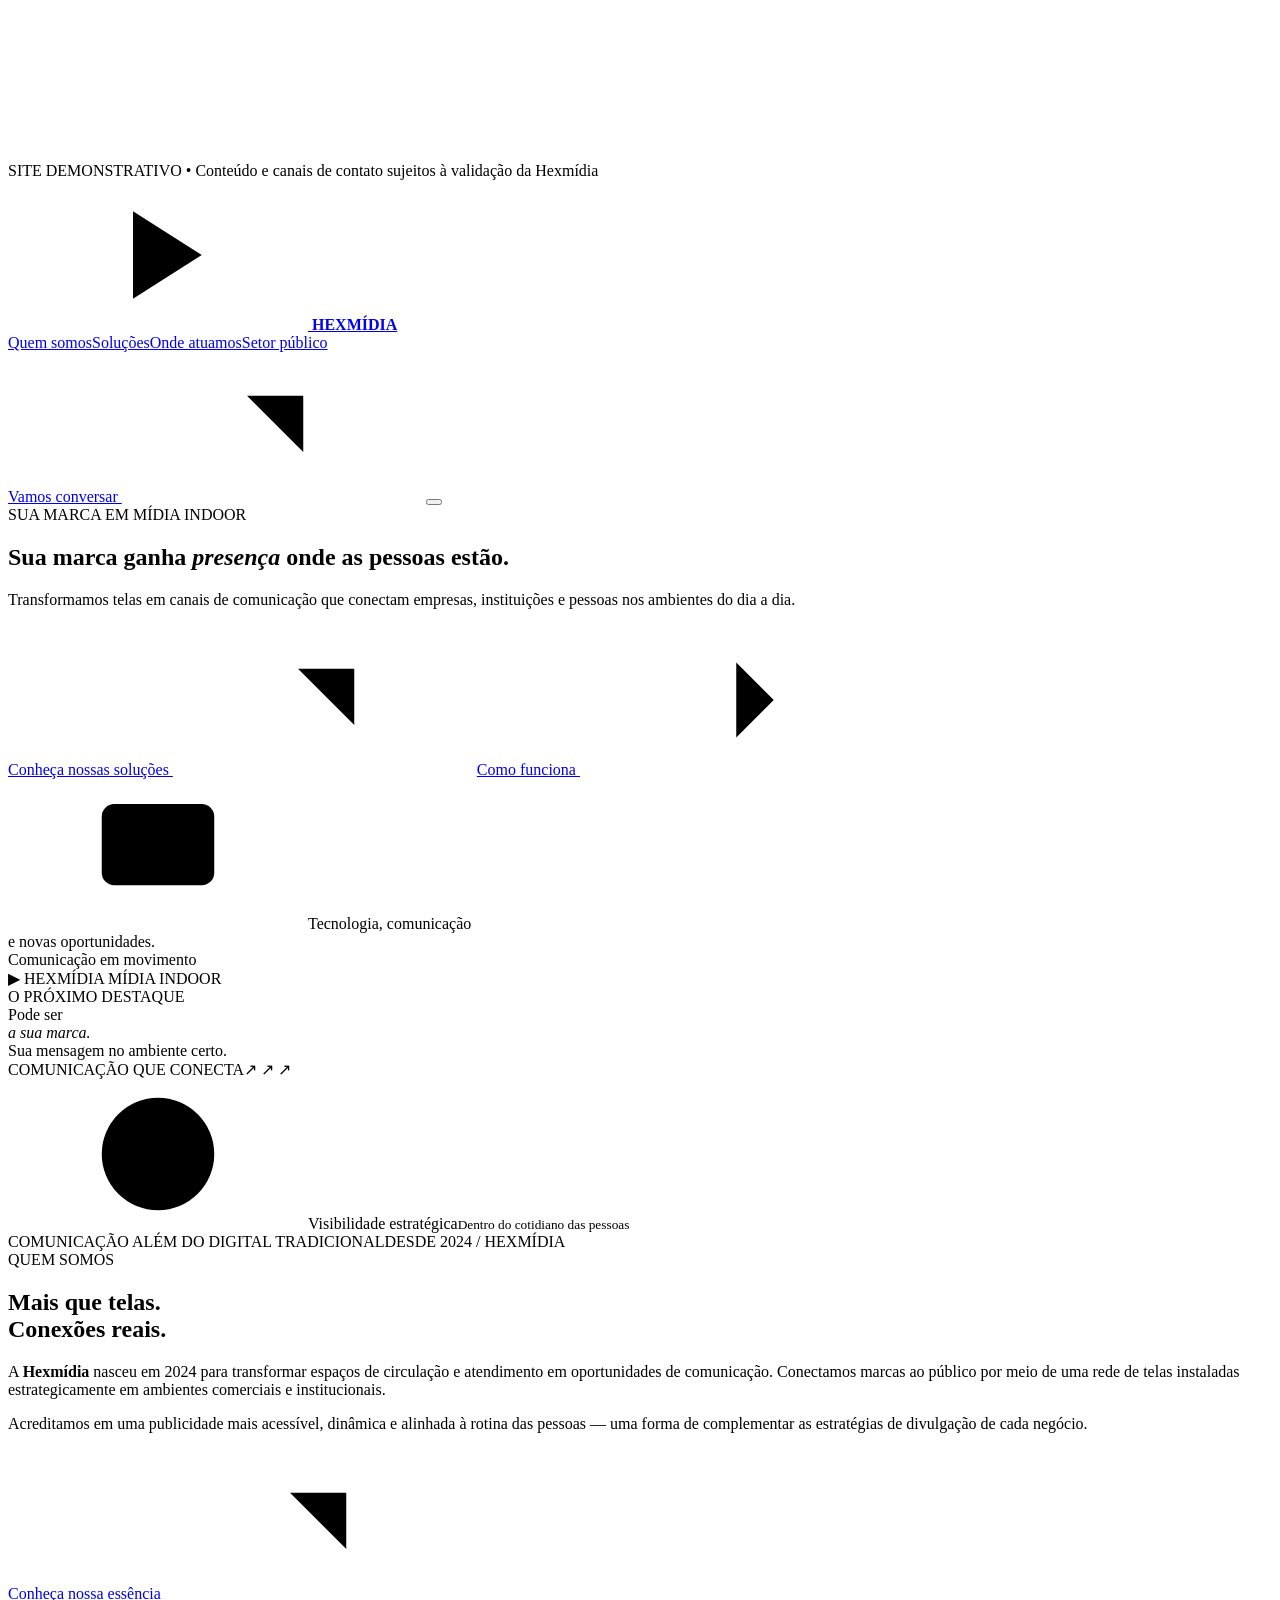
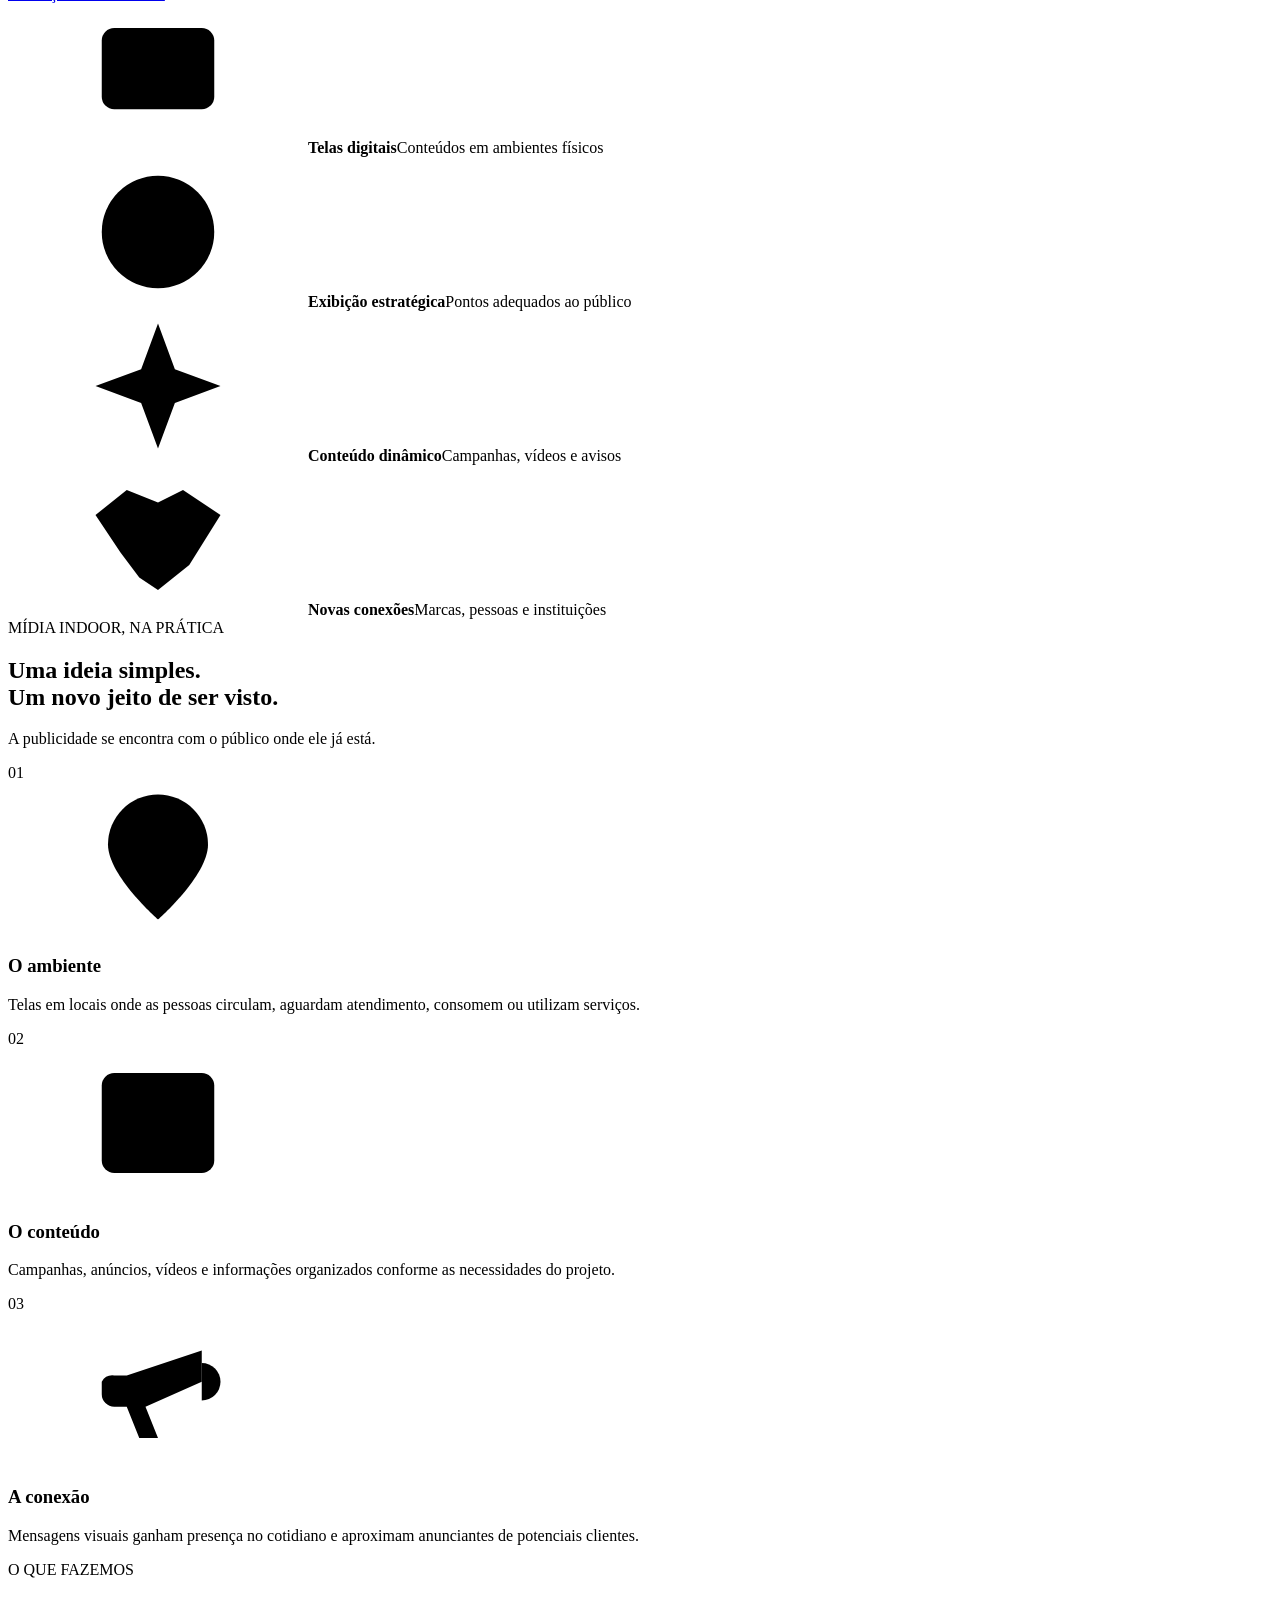
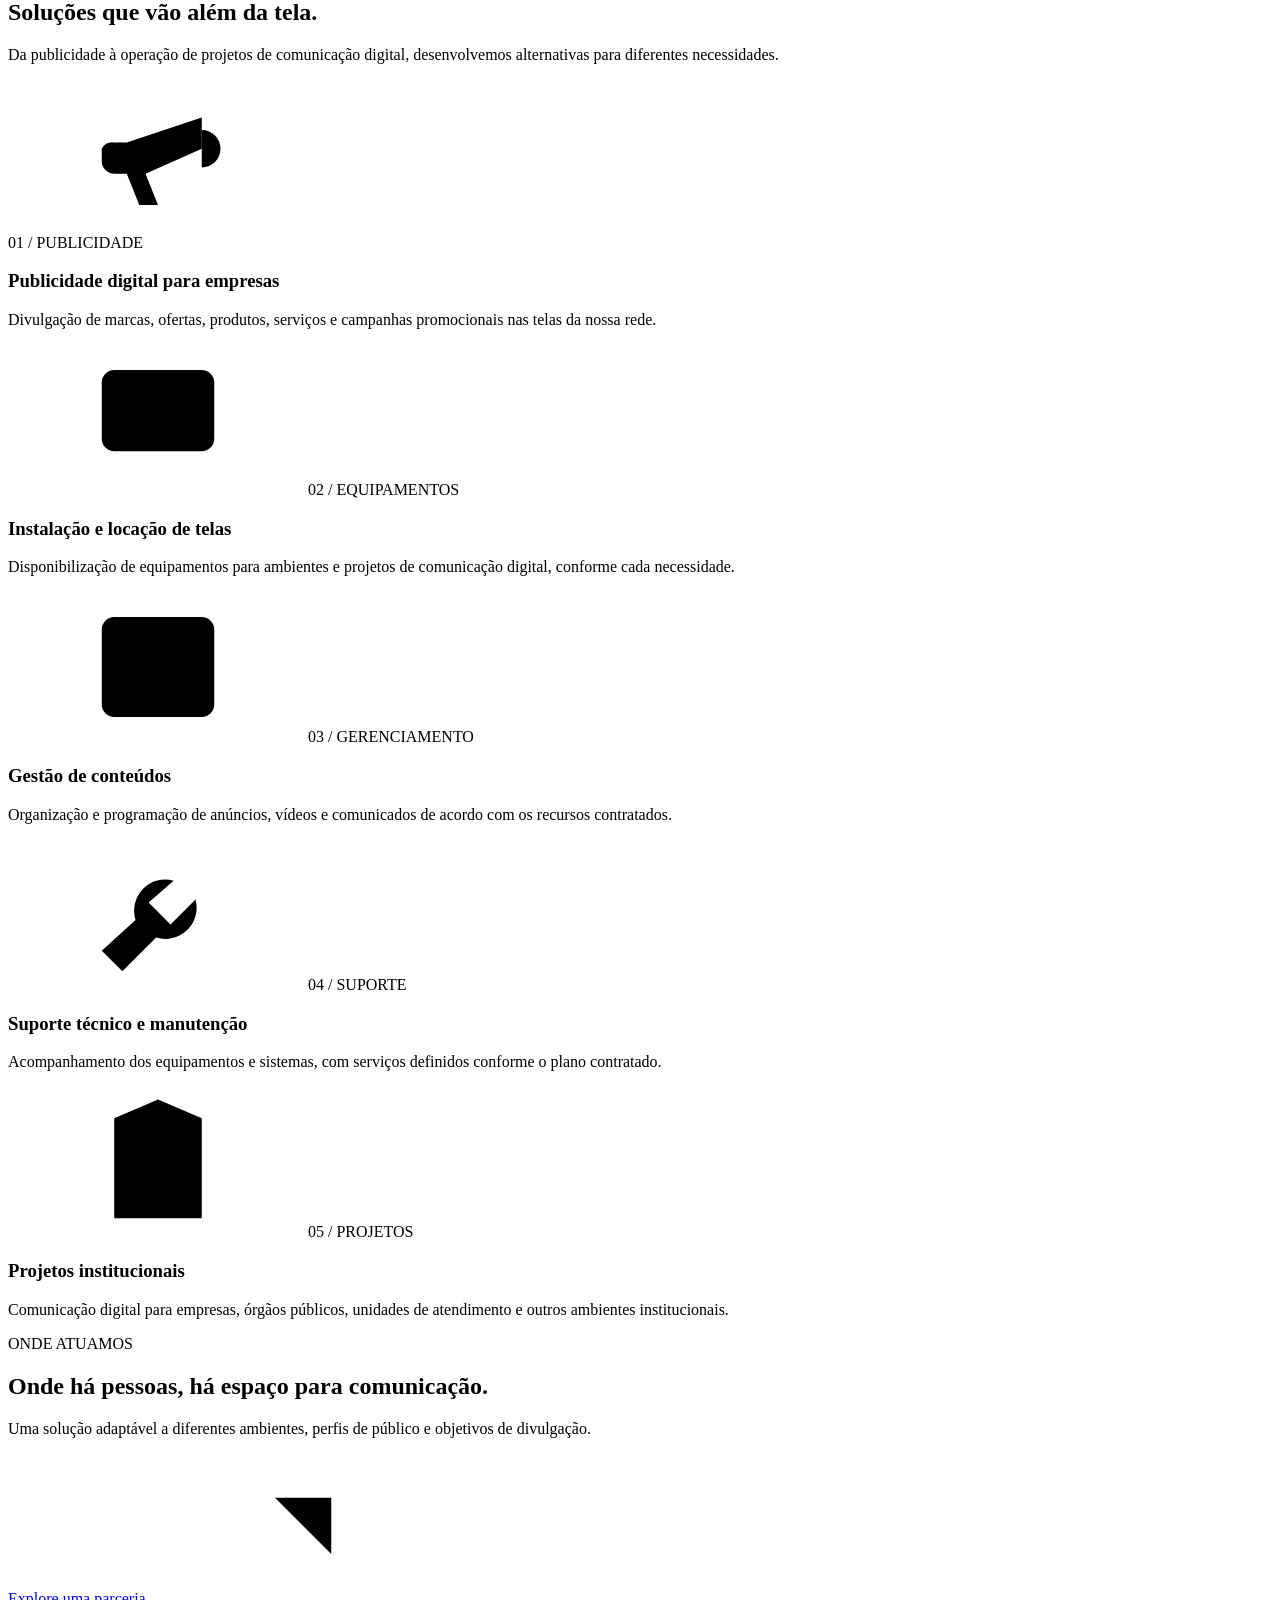
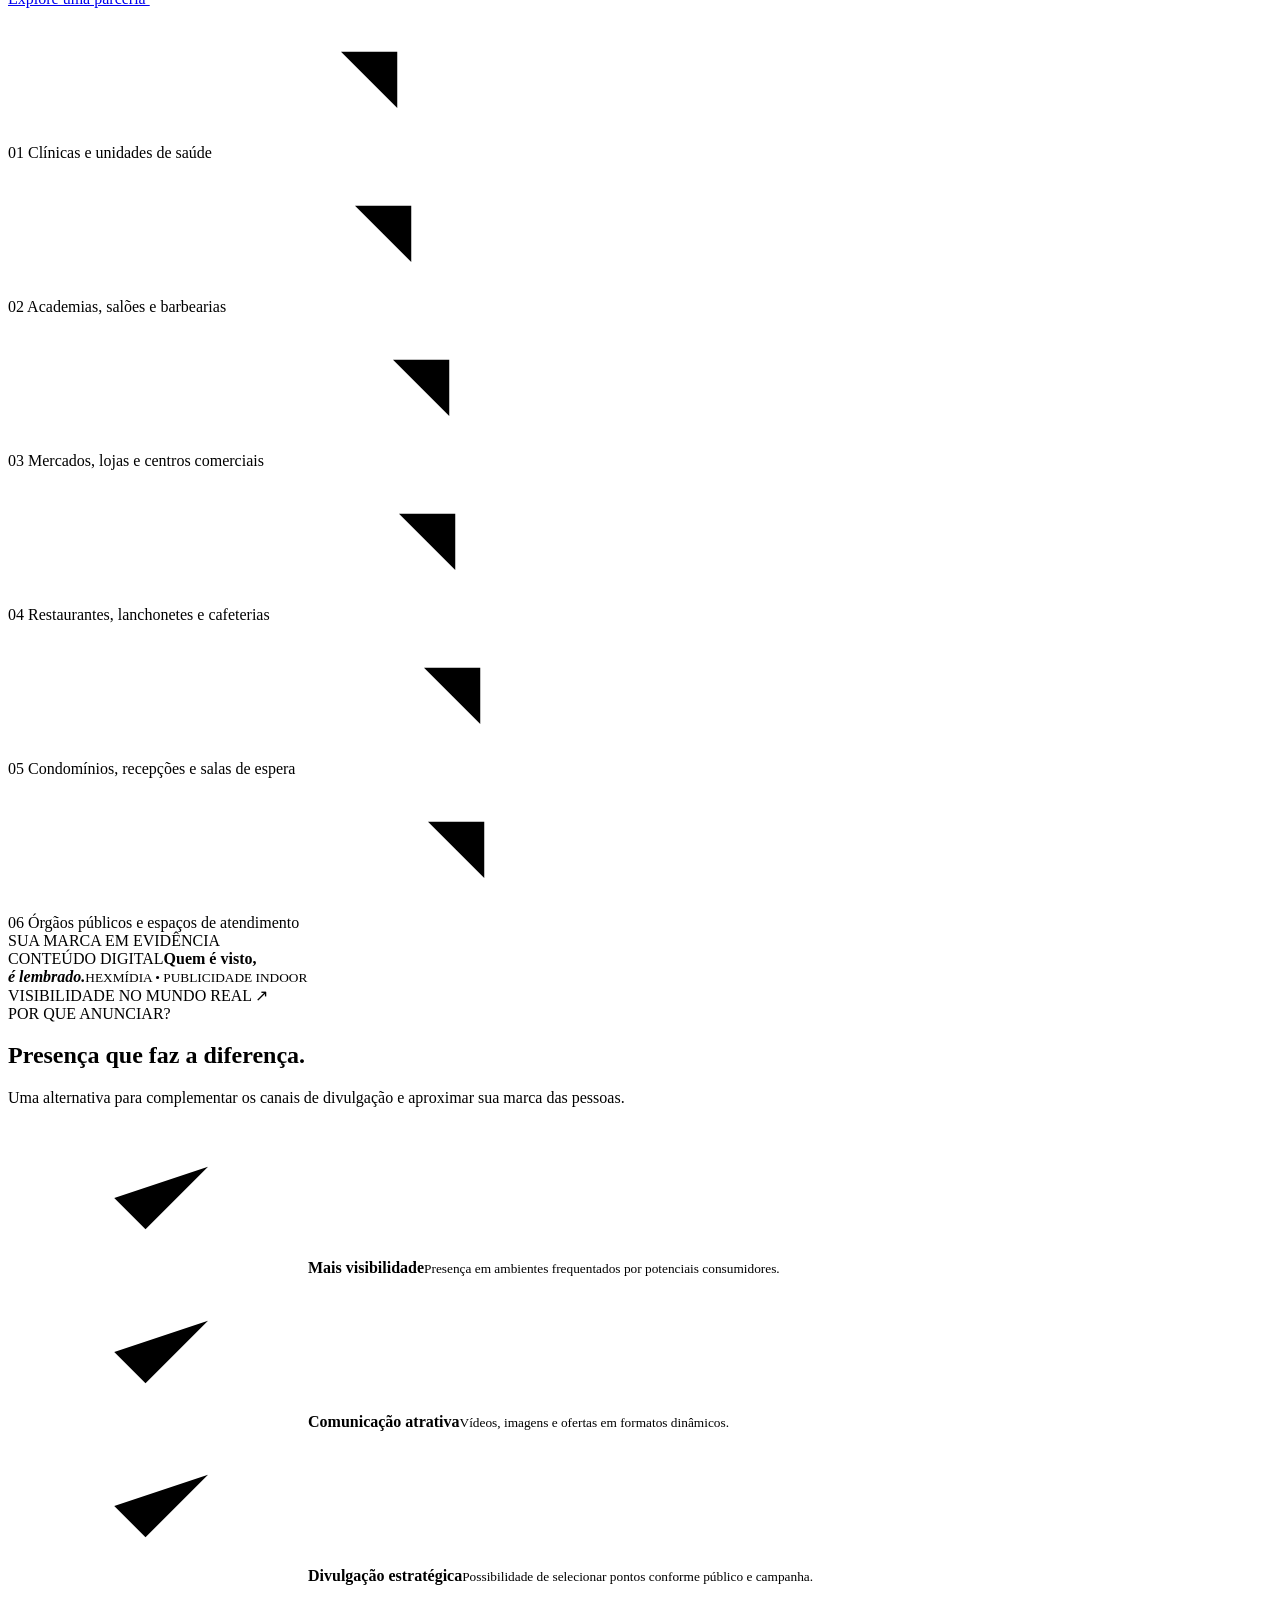
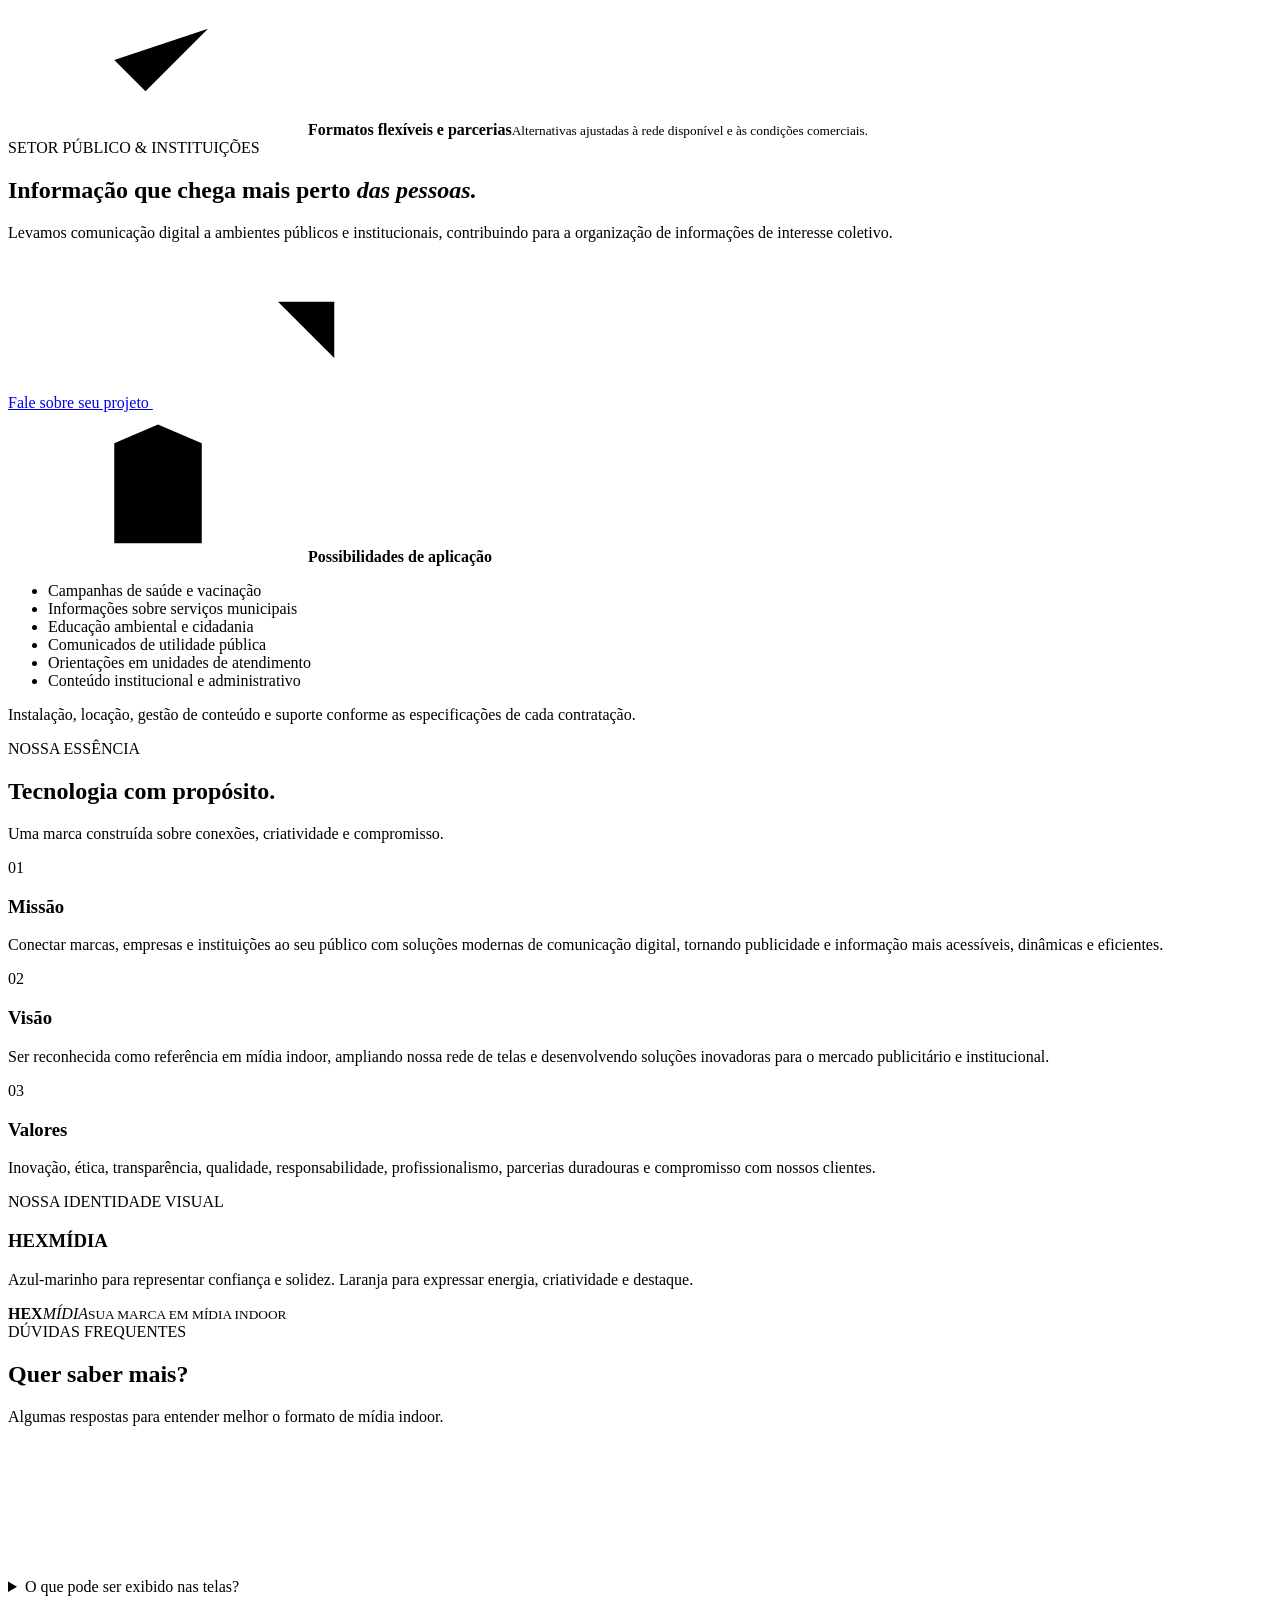
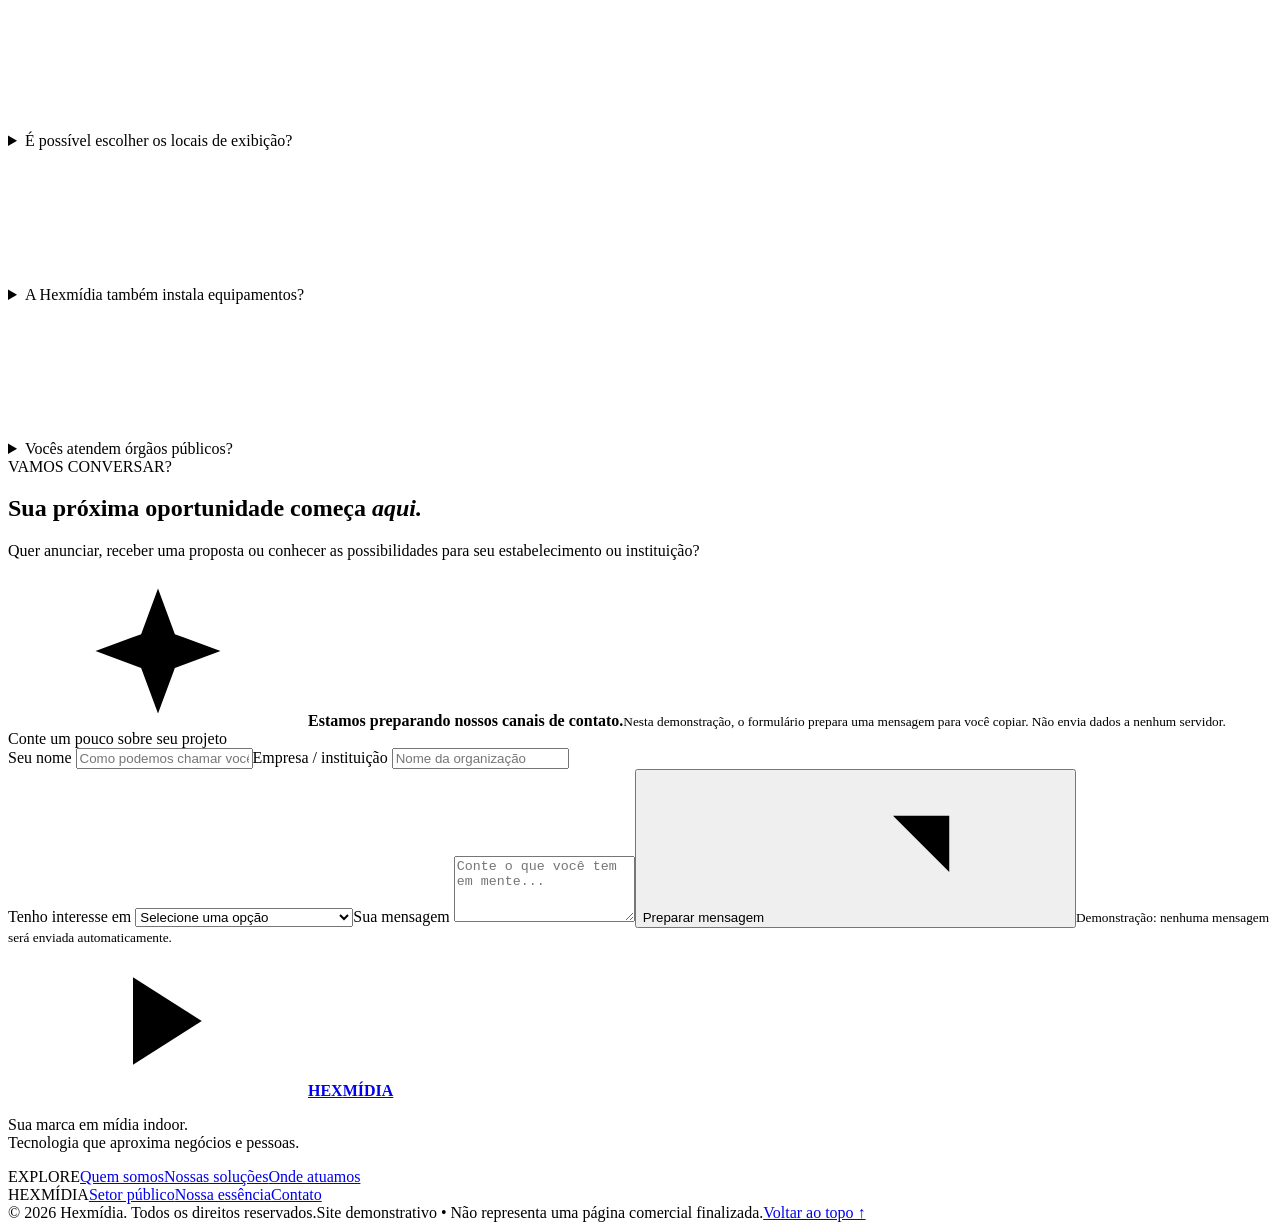
==== index.html @ a9b12e80 "Adicionar site demonstrativo Hexmídia: index.html" ====
<!doctype html>
<html lang="pt-BR">
<head>
  <meta charset="UTF-8" />
  <meta name="viewport" content="width=device-width, initial-scale=1.0" />
  <meta name="theme-color" content="#081a3d" />
  <meta name="description" content="A Hexmídia transforma telas em oportunidades. Soluções de mídia indoor, publicidade digital e comunicação institucional para empresas e órgãos públicos." />
  <meta property="og:title" content="Hexmídia | Sua marca em mídia indoor" />
  <meta property="og:description" content="Comunicação digital que conecta marcas, negócios e pessoas." />
  <meta property="og:type" content="website" />
  <title>Hexmídia — Sua marca em mídia indoor</title>
  
  <link rel="preconnect" href="https://fonts.googleapis.com" />
  <link rel="preconnect" href="https://fonts.gstatic.com" crossorigin />
  <link href="https://fonts.googleapis.com/css2?family=DM+Sans:wght@400;500;600;700&family=Manrope:wght@400;500;600;700;800&display=swap" rel="stylesheet" />
  <link rel="stylesheet" href="styles.css" />
  <script src="script.js" defer></script>
</head>
<body>
  <svg class="svg-symbols" xmlns="http://www.w3.org/2000/svg" aria-hidden="true">
    <symbol id="i-arrow" viewBox="0 0 24 24"><path d="M5 12h14m-6-6 6 6-6 6"/></symbol>
    <symbol id="i-arrow-up" viewBox="0 0 24 24"><path d="M7 17 17 7M8 7h9v9"/></symbol>
    <symbol id="i-play" viewBox="0 0 24 24"><path d="m8 5 11 7-11 7V5Z"/></symbol>
    <symbol id="i-display" viewBox="0 0 24 24"><rect x="3" y="4" width="18" height="13" rx="2"/><path d="M8 21h8m-4-4v4"/></symbol>
    <symbol id="i-megaphone" viewBox="0 0 24 24"><path d="M3 11v2a2 2 0 0 0 2 2h2l2 5h3l-2-5 9-4V6L7 10H5a2 2 0 0 0-2 1Z"/><path d="M19 8a3 3 0 0 1 0 6"/></symbol>
    <symbol id="i-settings" viewBox="0 0 24 24"><rect x="3" y="4" width="18" height="16" rx="2"/><path d="M3 9h18m-13 5h8m-8 3h5"/></symbol>
    <symbol id="i-tool" viewBox="0 0 24 24"><path d="M14.5 6.5a5 5 0 0 0-6.1 6.3L3 17.7 6.3 21l5.4-5.4a5 5 0 0 0 6.3-6.1l-4 4-3.5-3.5 4-3.5Z"/></symbol>
    <symbol id="i-building" viewBox="0 0 24 24"><path d="M3 21h18M5 21V5l7-3 7 3v16M9 8h1m4 0h1M9 12h1m4 0h1M9 16h1m4 0h1"/></symbol>
    <symbol id="i-check" viewBox="0 0 24 24"><path d="m5 12 5 5L20 7"/></symbol>
    <symbol id="i-target" viewBox="0 0 24 24"><circle cx="12" cy="12" r="9"/><circle cx="12" cy="12" r="5"/><circle cx="12" cy="12" r="1"/></symbol>
    <symbol id="i-spark" viewBox="0 0 24 24"><path d="m12 2 2.7 7.3L22 12l-7.3 2.7L12 22l-2.7-7.3L2 12l7.3-2.7L12 2Z"/></symbol>
    <symbol id="i-handshake" viewBox="0 0 24 24"><path d="m2 8 5-4 5 2 4-2 6 4-5 8-5 4-3-2-3-4-4-6Z"/><path d="m7 11 4-3 3 2 4-1m-7 9 3-3m-6 1 3-3"/></symbol>
    <symbol id="i-pin" viewBox="0 0 24 24"><path d="M20 10c0 5-8 12-8 12S4 15 4 10a8 8 0 1 1 16 0Z"/><circle cx="12" cy="10" r="2.5"/></symbol>
    <symbol id="i-phone" viewBox="0 0 24 24"><rect x="6" y="2" width="12" height="20" rx="2"/><path d="M11 18h2"/></symbol>
    <symbol id="i-bolt" viewBox="0 0 24 24"><path d="m13 2-9 11h7l-1 9 10-12h-7l0-8Z"/></symbol>
    <symbol id="i-shield" viewBox="0 0 24 24"><path d="M12 2 4 5v6c0 5 3.5 8.5 8 11 4.5-2.5 8-6 8-11V5l-8-3Z"/><path d="m8 12 3 3 5-6"/></symbol>
    <symbol id="i-users" viewBox="0 0 24 24"><circle cx="9" cy="8" r="3"/><path d="M3 20v-2a6 6 0 0 1 12 0v2H3ZM17 5a3 3 0 0 1 0 6m1 3a5 5 0 0 1 3 5v1h-4"/></symbol>
    <symbol id="i-mail" viewBox="0 0 24 24"><rect x="2" y="5" width="20" height="14" rx="2"/><path d="m3 7 9 7 9-7"/></symbol>
    <symbol id="i-plus" viewBox="0 0 24 24"><path d="M12 5v14M5 12h14"/></symbol>
  </svg>

  <div class="demo-notice" role="note">SITE DEMONSTRATIVO <span>•</span> Conteúdo e canais de contato sujeitos à validação da Hexmídia</div>

  <header class="site-header" id="inicio">
    <div class="container header-inner">
      <a href="#inicio" class="brand" aria-label="Hexmídia, voltar ao início">
        <span class="brand-icon"><svg><use href="#i-play"/></svg></span>
        <span class="brand-type"><strong>HEX</strong><b>MÍDIA</b></span>
      </a>
      <nav class="desktop-nav" aria-label="Navegação principal">
        <a href="#sobre">Quem somos</a><a href="#solucoes">Soluções</a><a href="#segmentos">Onde atuamos</a><a href="#institucional">Setor público</a>
      </nav>
      <a class="button button-nav" href="#contato">Vamos conversar <svg><use href="#i-arrow-up"/></svg></a>
      <button class="menu-toggle" type="button" aria-expanded="false" aria-controls="mobile-nav" aria-label="Abrir menu"><span></span><span></span><span></span></button>
    </div>
    <nav class="mobile-nav" id="mobile-nav" aria-label="Navegação móvel" hidden>
      <a href="#sobre">Quem somos</a><a href="#solucoes">Soluções</a><a href="#segmentos">Onde atuamos</a><a href="#institucional">Setor público</a><a href="#contato">Fale conosco</a>
    </nav>
  </header>

  <main>
    <section class="hero" aria-labelledby="hero-title">
      <div class="hero-glow hero-glow-one"></div><div class="hero-glow hero-glow-two"></div>
      <div class="container hero-grid">
        <div class="hero-copy">
          <div class="eyebrow hero-eyebrow"><span class="eyebrow-line"></span> SUA MARCA EM MÍDIA INDOOR</div>
          <h1 id="hero-title">Sua marca ganha <em>presença</em> onde as pessoas estão.</h1>
          <p>Transformamos telas em canais de comunicação que conectam empresas, instituições e pessoas nos ambientes do dia a dia.</p>
          <div class="hero-actions">
            <a href="#solucoes" class="button button-primary">Conheça nossas soluções <svg><use href="#i-arrow-up"/></svg></a>
            <a href="#como-funciona" class="text-link">Como funciona <svg><use href="#i-arrow"/></svg></a>
          </div>
          <div class="hero-caption"><span class="caption-icon"><svg><use href="#i-display"/></svg></span><span>Tecnologia, comunicação<br/>e novas oportunidades.</span></div>
        </div>
        <div class="hero-art" aria-label="Ilustração de mídia publicitária em uma tela digital">
          <div class="art-orbit art-orbit-1"></div><div class="art-orbit art-orbit-2"></div>
          <div class="floating-tag tag-top"><span class="tag-dot"></span> Comunicação em movimento</div>
          <div class="display-unit">
            <div class="display-screen">
              <div class="screen-topline"><span class="screen-logo"><span class="screen-mini-play">▶</span> HEX<span>MÍDIA</span></span><span class="screen-live"><i></i> MÍDIA INDOOR</span></div>
              <div class="screen-graphic"><div class="screen-disc disc-a"></div><div class="screen-disc disc-b"></div><div class="screen-ring"></div>
                <span class="screen-kicker">O PRÓXIMO DESTAQUE</span><div class="screen-headline">Pode ser<br/><i>a sua marca.</i></div>
                <div class="screen-small">Sua mensagem no ambiente certo.</div>
              </div>
              <div class="screen-footer"><span>COMUNICAÇÃO QUE CONECTA</span><span class="screen-footer-arrows">↗ ↗ ↗</span></div>
            </div><div class="display-stand"></div><div class="display-foot"></div>
          </div>
          <div class="floating-tag tag-bottom"><span class="tag-icon"><svg><use href="#i-target"/></svg></span><span>Visibilidade estratégica<small>Dentro do cotidiano das pessoas</small></span></div>
          <div class="art-pixels"></div>
        </div>
      </div>
      <div class="hero-bottom container"><span>COMUNICAÇÃO ALÉM DO DIGITAL TRADICIONAL</span><span>DESDE 2024 <span class="little-slash">/</span> HEXMÍDIA</span></div>
    </section>

    <section class="intro section" id="sobre">
      <div class="container intro-grid">
        <div class="intro-title"><div class="eyebrow"><span class="eyebrow-line"></span> QUEM SOMOS</div><h2>Mais que telas.<br/><span class="accent">Conexões reais.</span></h2></div>
        <div class="intro-text"><p>A <strong>Hexmídia</strong> nasceu em 2024 para transformar espaços de circulação e atendimento em oportunidades de comunicação. Conectamos marcas ao público por meio de uma rede de telas instaladas estrategicamente em ambientes comerciais e institucionais.</p><p>Acreditamos em uma publicidade mais acessível, dinâmica e alinhada à rotina das pessoas — uma forma de complementar as estratégias de divulgação de cada negócio.</p><a class="inline-link" href="#identidade">Conheça nossa essência <svg><use href="#i-arrow-up"/></svg></a></div>
      </div>
      <div class="container">
        <div class="feature-strip"><div><svg><use href="#i-display"/></svg><strong>Telas digitais</strong><span>Conteúdos em ambientes físicos</span></div><div><svg><use href="#i-target"/></svg><strong>Exibição estratégica</strong><span>Pontos adequados ao público</span></div><div><svg><use href="#i-spark"/></svg><strong>Conteúdo dinâmico</strong><span>Campanhas, vídeos e avisos</span></div><div><svg><use href="#i-handshake"/></svg><strong>Novas conexões</strong><span>Marcas, pessoas e instituições</span></div></div>
      </div>
    </section>

    <section class="how section" id="como-funciona">
      <div class="container"><div class="section-heading center"><div class="eyebrow eyebrow-center"><span class="eyebrow-line"></span> MÍDIA INDOOR, NA PRÁTICA</div><h2>Uma ideia simples.<br/>Um novo jeito de <span class="accent">ser visto.</span></h2><p>A publicidade se encontra com o público onde ele já está.</p></div>
        <div class="steps">
          <article class="step"><div class="step-number">01 <span></span></div><div class="step-icon"><svg><use href="#i-pin"/></svg></div><h3>O ambiente</h3><p>Telas em locais onde as pessoas circulam, aguardam atendimento, consomem ou utilizam serviços.</p></article>
          <article class="step"><div class="step-number">02 <span></span></div><div class="step-icon"><svg><use href="#i-settings"/></svg></div><h3>O conteúdo</h3><p>Campanhas, anúncios, vídeos e informações organizados conforme as necessidades do projeto.</p></article>
          <article class="step"><div class="step-number">03 <span></span></div><div class="step-icon"><svg><use href="#i-megaphone"/></svg></div><h3>A conexão</h3><p>Mensagens visuais ganham presença no cotidiano e aproximam anunciantes de potenciais clientes.</p></article>
        </div>
      </div>
    </section>

    <section class="solutions section" id="solucoes">
      <div class="container"><div class="solutions-top"><div><div class="eyebrow"><span class="eyebrow-line"></span> O QUE FAZEMOS</div><h2>Soluções que vão <span class="accent">além da tela.</span></h2></div><p>Da publicidade à operação de projetos de comunicação digital, desenvolvemos alternativas para diferentes necessidades.</p></div>
        <div class="solution-grid">
          <article class="solution-card featured-card"><span class="card-icon"><svg><use href="#i-megaphone"/></svg></span><div class="featured-deco"><div class="deco-screen deco-one"></div><div class="deco-screen deco-two"></div><div class="deco-circle"></div></div><div class="featured-body"><span class="card-index">01 / PUBLICIDADE</span><h3>Publicidade digital para empresas</h3><p>Divulgação de marcas, ofertas, produtos, serviços e campanhas promocionais nas telas da nossa rede.</p></div></article>
          <article class="solution-card"><span class="card-icon"><svg><use href="#i-display"/></svg></span><span class="card-index">02 / EQUIPAMENTOS</span><h3>Instalação e locação de telas</h3><p>Disponibilização de equipamentos para ambientes e projetos de comunicação digital, conforme cada necessidade.</p></article>
          <article class="solution-card"><span class="card-icon"><svg><use href="#i-settings"/></svg></span><span class="card-index">03 / GERENCIAMENTO</span><h3>Gestão de conteúdos</h3><p>Organização e programação de anúncios, vídeos e comunicados de acordo com os recursos contratados.</p></article>
          <article class="solution-card"><span class="card-icon"><svg><use href="#i-tool"/></svg></span><span class="card-index">04 / SUPORTE</span><h3>Suporte técnico e manutenção</h3><p>Acompanhamento dos equipamentos e sistemas, com serviços definidos conforme o plano contratado.</p></article>
          <article class="solution-card"><span class="card-icon"><svg><use href="#i-building"/></svg></span><span class="card-index">05 / PROJETOS</span><h3>Projetos institucionais</h3><p>Comunicação digital para empresas, órgãos públicos, unidades de atendimento e outros ambientes institucionais.</p></article>
        </div>
      </div>
    </section>

    <section class="sectors section" id="segmentos">
      <div class="container sectors-grid"><div class="sectors-copy"><div class="eyebrow"><span class="eyebrow-line"></span> ONDE ATUAMOS</div><h2>Onde há pessoas, há espaço para <span class="accent">comunicação.</span></h2><p>Uma solução adaptável a diferentes ambientes, perfis de público e objetivos de divulgação.</p><a href="#contato" class="button button-dark">Explore uma parceria <svg><use href="#i-arrow-up"/></svg></a></div>
        <div class="sector-list" aria-label="Segmentos atendidos">
          <div><span>01</span> Clínicas e unidades de saúde <svg><use href="#i-arrow-up"/></svg></div><div><span>02</span> Academias, salões e barbearias <svg><use href="#i-arrow-up"/></svg></div><div><span>03</span> Mercados, lojas e centros comerciais <svg><use href="#i-arrow-up"/></svg></div><div><span>04</span> Restaurantes, lanchonetes e cafeterias <svg><use href="#i-arrow-up"/></svg></div><div><span>05</span> Condomínios, recepções e salas de espera <svg><use href="#i-arrow-up"/></svg></div><div><span>06</span> Órgãos públicos e espaços de atendimento <svg><use href="#i-arrow-up"/></svg></div>
        </div>
      </div>
    </section>

    <section class="why section">
      <div class="container why-grid"><div class="why-visual"><div class="why-lines"></div><div class="why-chip">SUA MARCA <span>EM EVIDÊNCIA</span></div><div class="why-window"><div class="why-window-top"><span></span><span></span><span></span></div><div class="why-window-body"><div class="why-inset"><span>CONTEÚDO DIGITAL</span><strong>Quem é visto,<br/><i>é lembrado.</i></strong><small>HEXMÍDIA • PUBLICIDADE INDOOR</small></div></div></div><span class="why-bottom-tag">VISIBILIDADE NO MUNDO REAL ↗</span></div>
        <div class="why-copy"><div class="eyebrow"><span class="eyebrow-line"></span> POR QUE ANUNCIAR?</div><h2>Presença que faz a <span class="accent">diferença.</span></h2><p>Uma alternativa para complementar os canais de divulgação e aproximar sua marca das pessoas.</p><div class="why-benefits"><div><span class="benefit-check"><svg><use href="#i-check"/></svg></span><span><strong>Mais visibilidade</strong><small>Presença em ambientes frequentados por potenciais consumidores.</small></span></div><div><span class="benefit-check"><svg><use href="#i-check"/></svg></span><span><strong>Comunicação atrativa</strong><small>Vídeos, imagens e ofertas em formatos dinâmicos.</small></span></div><div><span class="benefit-check"><svg><use href="#i-check"/></svg></span><span><strong>Divulgação estratégica</strong><small>Possibilidade de selecionar pontos conforme público e campanha.</small></span></div><div><span class="benefit-check"><svg><use href="#i-check"/></svg></span><span><strong>Formatos flexíveis e parcerias</strong><small>Alternativas ajustadas à rede disponível e às condições comerciais.</small></span></div></div></div>
      </div>
    </section>

    <section class="public section" id="institucional"><div class="container public-grid"><div class="public-left"><div class="eyebrow hero-eyebrow"><span class="eyebrow-line"></span> SETOR PÚBLICO & INSTITUIÇÕES</div><h2>Informação que chega mais perto <em>das pessoas.</em></h2><p>Levamos comunicação digital a ambientes públicos e institucionais, contribuindo para a organização de informações de interesse coletivo.</p><a href="#contato" class="button button-primary">Fale sobre seu projeto <svg><use href="#i-arrow-up"/></svg></a></div><div class="public-card"><div class="public-card-heading"><span><svg><use href="#i-building"/></svg></span><strong>Possibilidades de aplicação</strong></div><ul><li>Campanhas de saúde e vacinação</li><li>Informações sobre serviços municipais</li><li>Educação ambiental e cidadania</li><li>Comunicados de utilidade pública</li><li>Orientações em unidades de atendimento</li><li>Conteúdo institucional e administrativo</li></ul><p>Instalação, locação, gestão de conteúdo e suporte conforme as especificações de cada contratação.</p></div></div></section>

    <section class="identity section" id="identidade"><div class="container"><div class="section-heading center"><div class="eyebrow eyebrow-center"><span class="eyebrow-line"></span> NOSSA ESSÊNCIA</div><h2>Tecnologia com <span class="accent">propósito.</span></h2><p>Uma marca construída sobre conexões, criatividade e compromisso.</p></div><div class="identity-grid"><article><div class="identity-marker">01</div><h3>Missão</h3><p>Conectar marcas, empresas e instituições ao seu público com soluções modernas de comunicação digital, tornando publicidade e informação mais acessíveis, dinâmicas e eficientes.</p></article><article><div class="identity-marker">02</div><h3>Visão</h3><p>Ser reconhecida como referência em mídia indoor, ampliando nossa rede de telas e desenvolvendo soluções inovadoras para o mercado publicitário e institucional.</p></article><article><div class="identity-marker">03</div><h3>Valores</h3><p>Inovação, ética, transparência, qualidade, responsabilidade, profissionalismo, parcerias duradouras e compromisso com nossos clientes.</p></article></div>
        <div class="official-logo"><div><span class="eyebrow">NOSSA IDENTIDADE VISUAL</span><h3>HEX<span>MÍDIA</span></h3><p>Azul-marinho para representar confiança e solidez. Laranja para expressar energia, criatividade e destaque.</p></div><div class="logo-fallback"><strong>HEX</strong><em>MÍDIA</em><small>SUA MARCA EM MÍDIA INDOOR</small></div></div>
      </div></section>

    <section class="faq section"><div class="container faq-grid"><div><div class="eyebrow"><span class="eyebrow-line"></span> DÚVIDAS FREQUENTES</div><h2>Quer saber <span class="accent">mais?</span></h2><p>Algumas respostas para entender melhor o formato de mídia indoor.</p></div><div class="faq-items"><details><summary>O que pode ser exibido nas telas? <svg><use href="#i-plus"/></svg></summary><p>Vídeos institucionais, anúncios, ofertas, campanhas promocionais, avisos e conteúdos informativos, conforme as características e regras de cada projeto.</p></details><details><summary>É possível escolher os locais de exibição? <svg><use href="#i-plus"/></svg></summary><p>A seleção pode considerar o perfil do público, os objetivos da campanha e a disponibilidade dos pontos da rede.</p></details><details><summary>A Hexmídia também instala equipamentos? <svg><use href="#i-plus"/></svg></summary><p>Sim. A empresa apresenta soluções de instalação e locação de telas, conforme o ambiente e as condições de contratação.</p></details><details><summary>Vocês atendem órgãos públicos? <svg><use href="#i-plus"/></svg></summary><p>A Hexmídia propõe projetos para instituições e órgãos públicos, sujeitos às especificações técnicas e às condições de cada contratação.</p></details></div></div></section>

    <section class="contact section" id="contato"><div class="container contact-grid"><div class="contact-text"><div class="eyebrow hero-eyebrow"><span class="eyebrow-line"></span> VAMOS CONVERSAR?</div><h2>Sua próxima oportunidade começa <em>aqui.</em></h2><p>Quer anunciar, receber uma proposta ou conhecer as possibilidades para seu estabelecimento ou instituição?</p><div class="contact-note"><svg><use href="#i-spark"/></svg><span><strong>Estamos preparando nossos canais de contato.</strong><small>Nesta demonstração, o formulário prepara uma mensagem para você copiar. Não envia dados a nenhum servidor.</small></span></div></div><form id="contact-form" class="contact-form"><span class="form-title">Conte um pouco sobre seu projeto</span><div class="form-row"><label>Seu nome <input type="text" name="name" placeholder="Como podemos chamar você?" required maxlength="100" /></label><label>Empresa / instituição <input type="text" name="company" placeholder="Nome da organização" maxlength="120" /></label></div><label>Tenho interesse em <select name="interest" required><option value="" disabled selected>Selecione uma opção</option><option>Anunciar na rede Hexmídia</option><option>Instalar ou locar telas</option><option>Ser um estabelecimento parceiro</option><option>Projeto para órgão público</option><option>Outro assunto</option></select></label><label>Sua mensagem <textarea name="message" placeholder="Conte o que você tem em mente..." rows="4" maxlength="1200"></textarea></label><button type="submit" class="button button-primary form-submit">Preparar mensagem <svg><use href="#i-arrow-up"/></svg></button><small class="form-disclaimer">Demonstração: nenhuma mensagem será enviada automaticamente.</small><div id="contact-result" class="contact-result" role="status" aria-live="polite" hidden><strong>Mensagem preparada!</strong><p>Você pode copiar o texto abaixo. O envio para a Hexmídia ainda não está configurado nesta demo.</p><pre id="message-preview"></pre><button type="button" class="copy-button" id="copy-message">Copiar mensagem</button></div></form></div></section>
  </main>

  <footer class="footer"><div class="container"><div class="footer-top"><div><a href="#inicio" class="brand footer-brand"><span class="brand-icon"><svg><use href="#i-play"/></svg></span><span class="brand-type"><strong>HEX</strong><b>MÍDIA</b></span></a><p>Sua marca em mídia indoor.<br/>Tecnologia que aproxima negócios e pessoas.</p></div><div class="footer-links"><div><span>EXPLORE</span><a href="#sobre">Quem somos</a><a href="#solucoes">Nossas soluções</a><a href="#segmentos">Onde atuamos</a></div><div><span>HEXMÍDIA</span><a href="#institucional">Setor público</a><a href="#identidade">Nossa essência</a><a href="#contato">Contato</a></div></div></div><div class="footer-bottom"><span>© <span id="year">2026</span> Hexmídia. Todos os direitos reservados.</span><span>Site demonstrativo • Não representa uma página comercial finalizada.</span><a href="#inicio">Voltar ao topo ↑</a></div></div></footer>
</body>
</html>
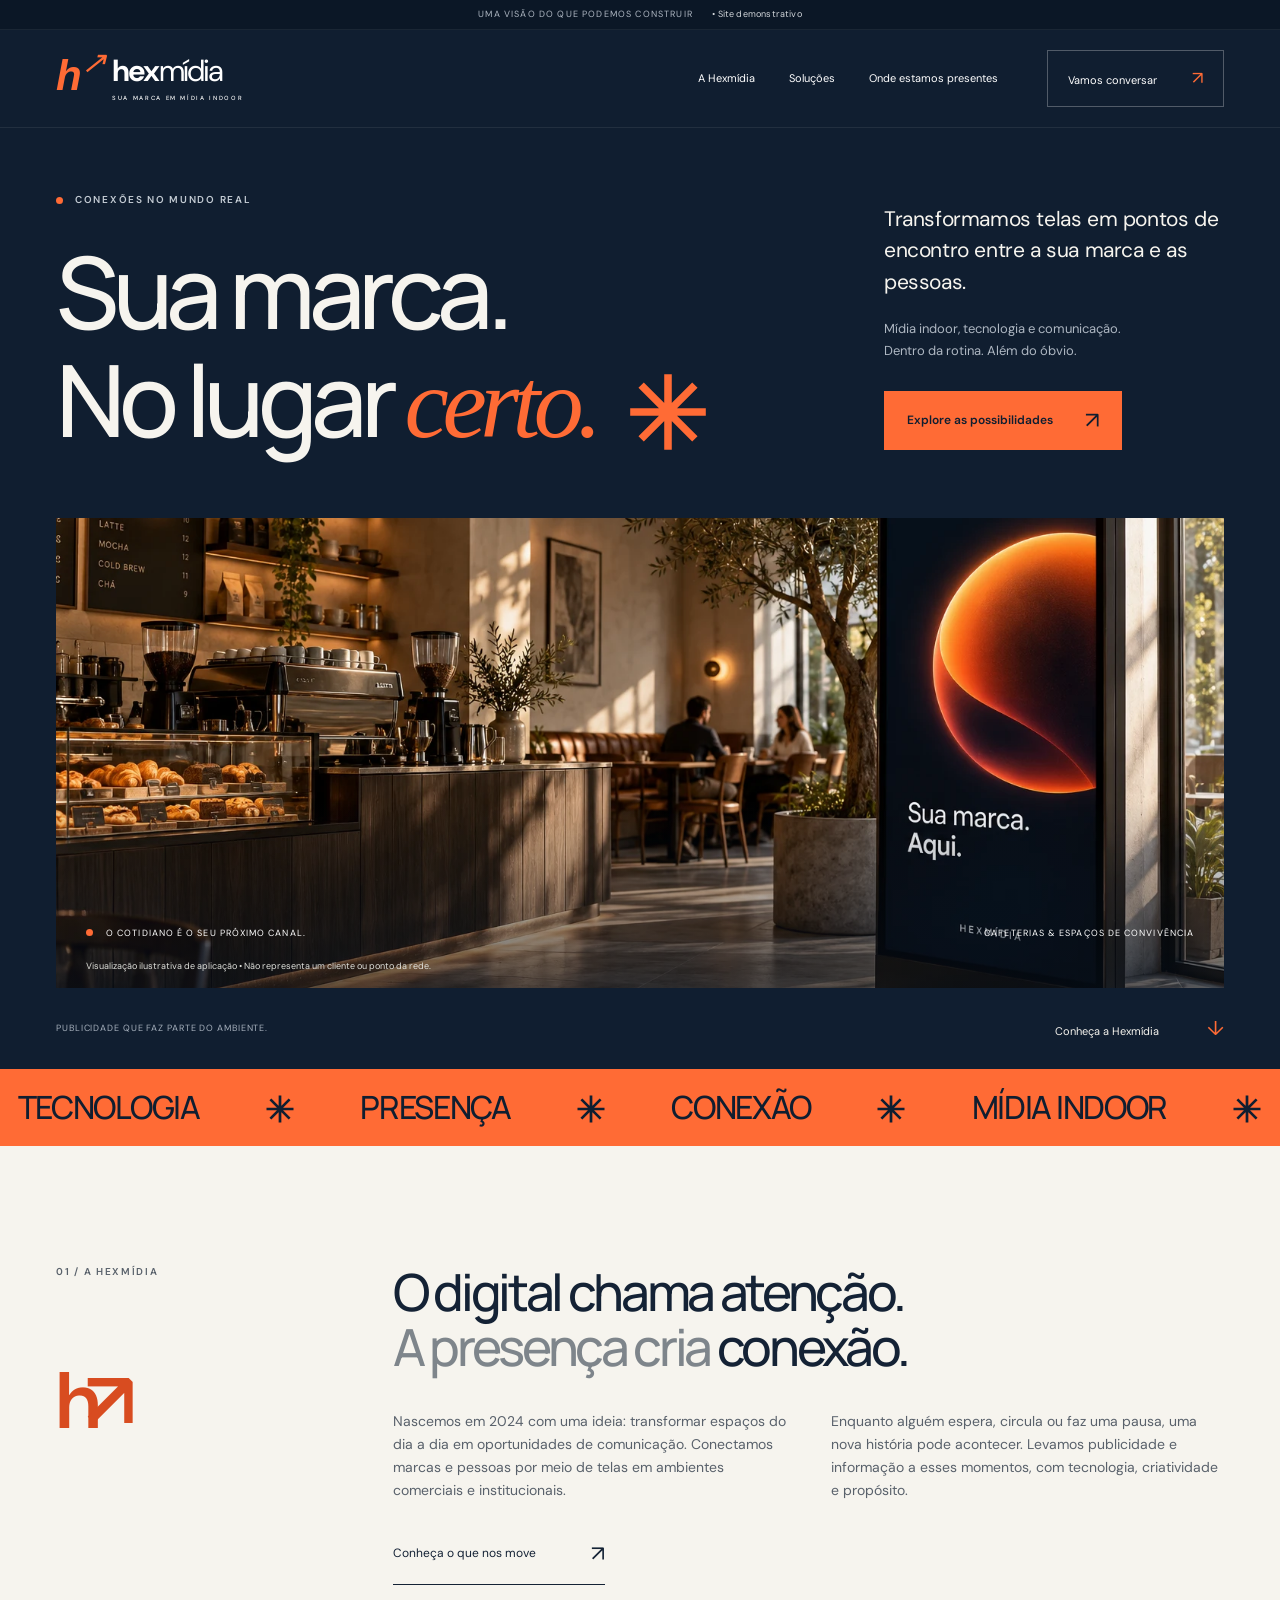
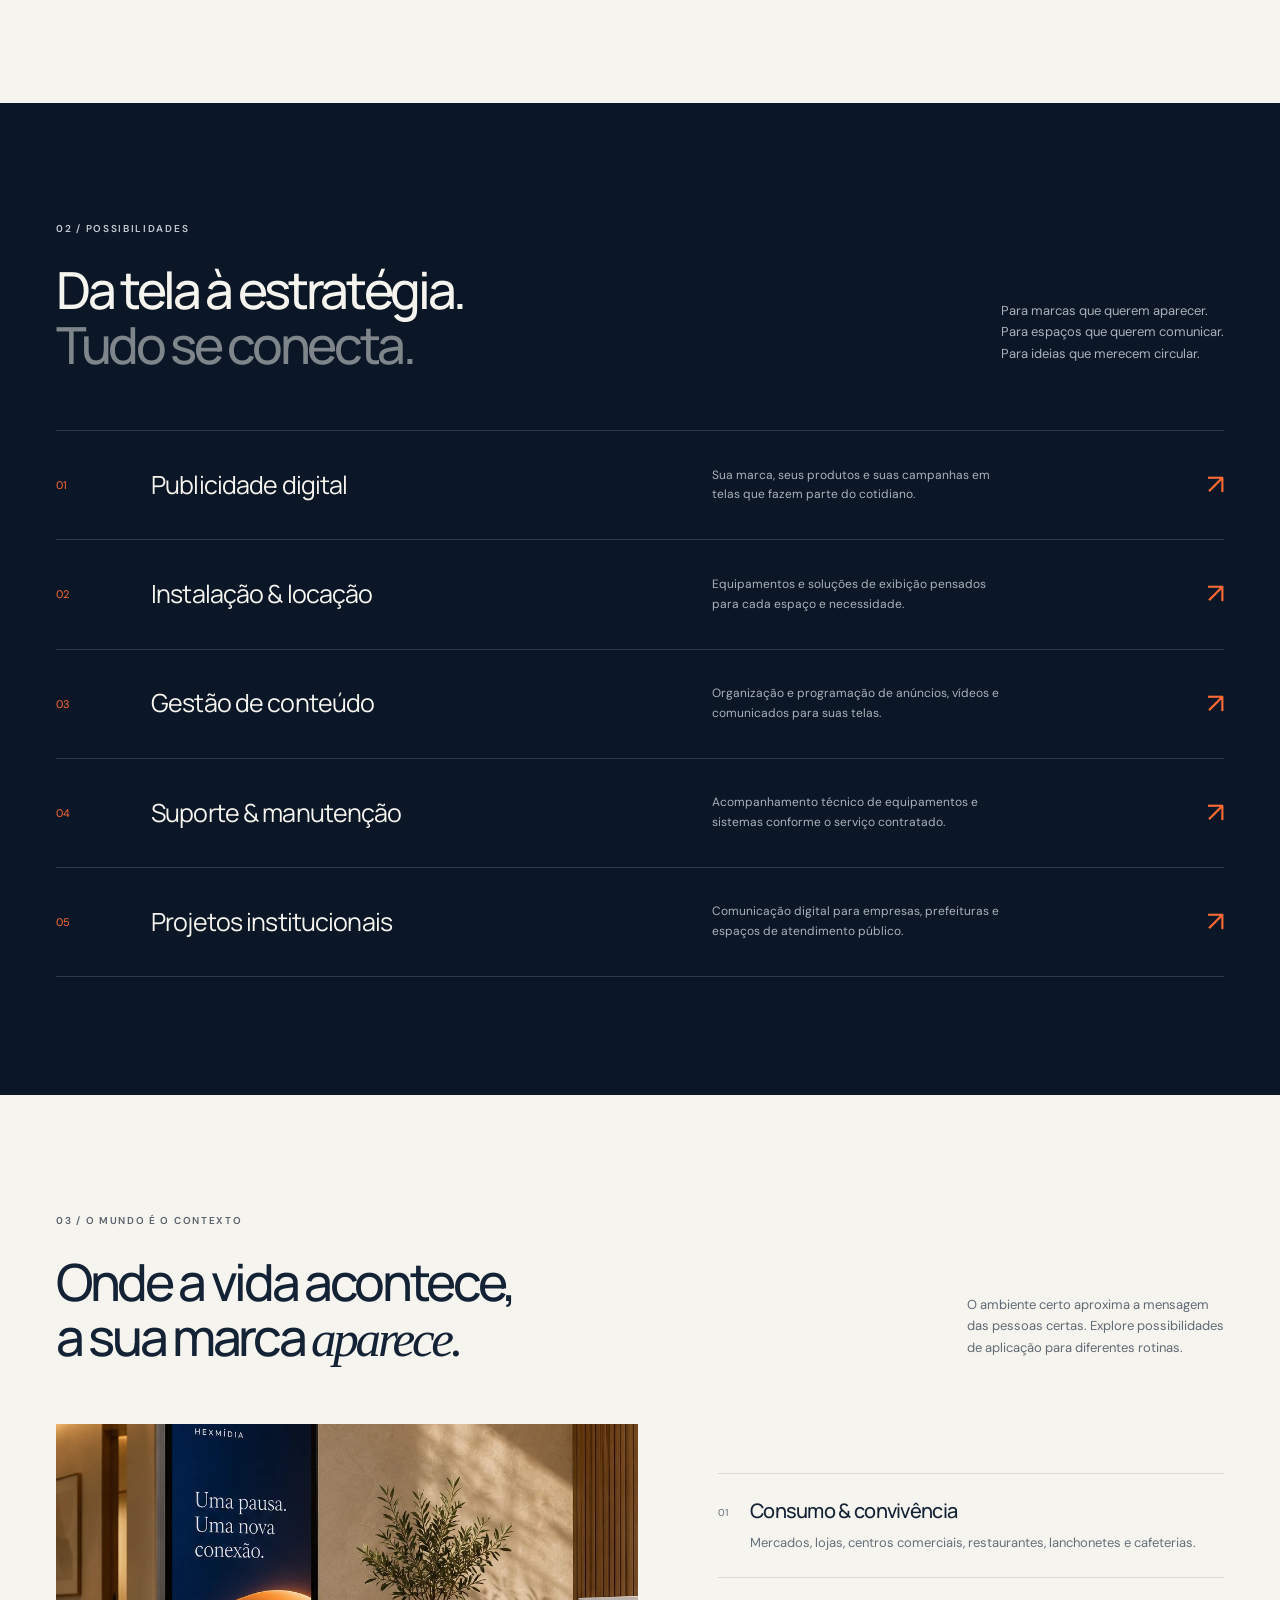
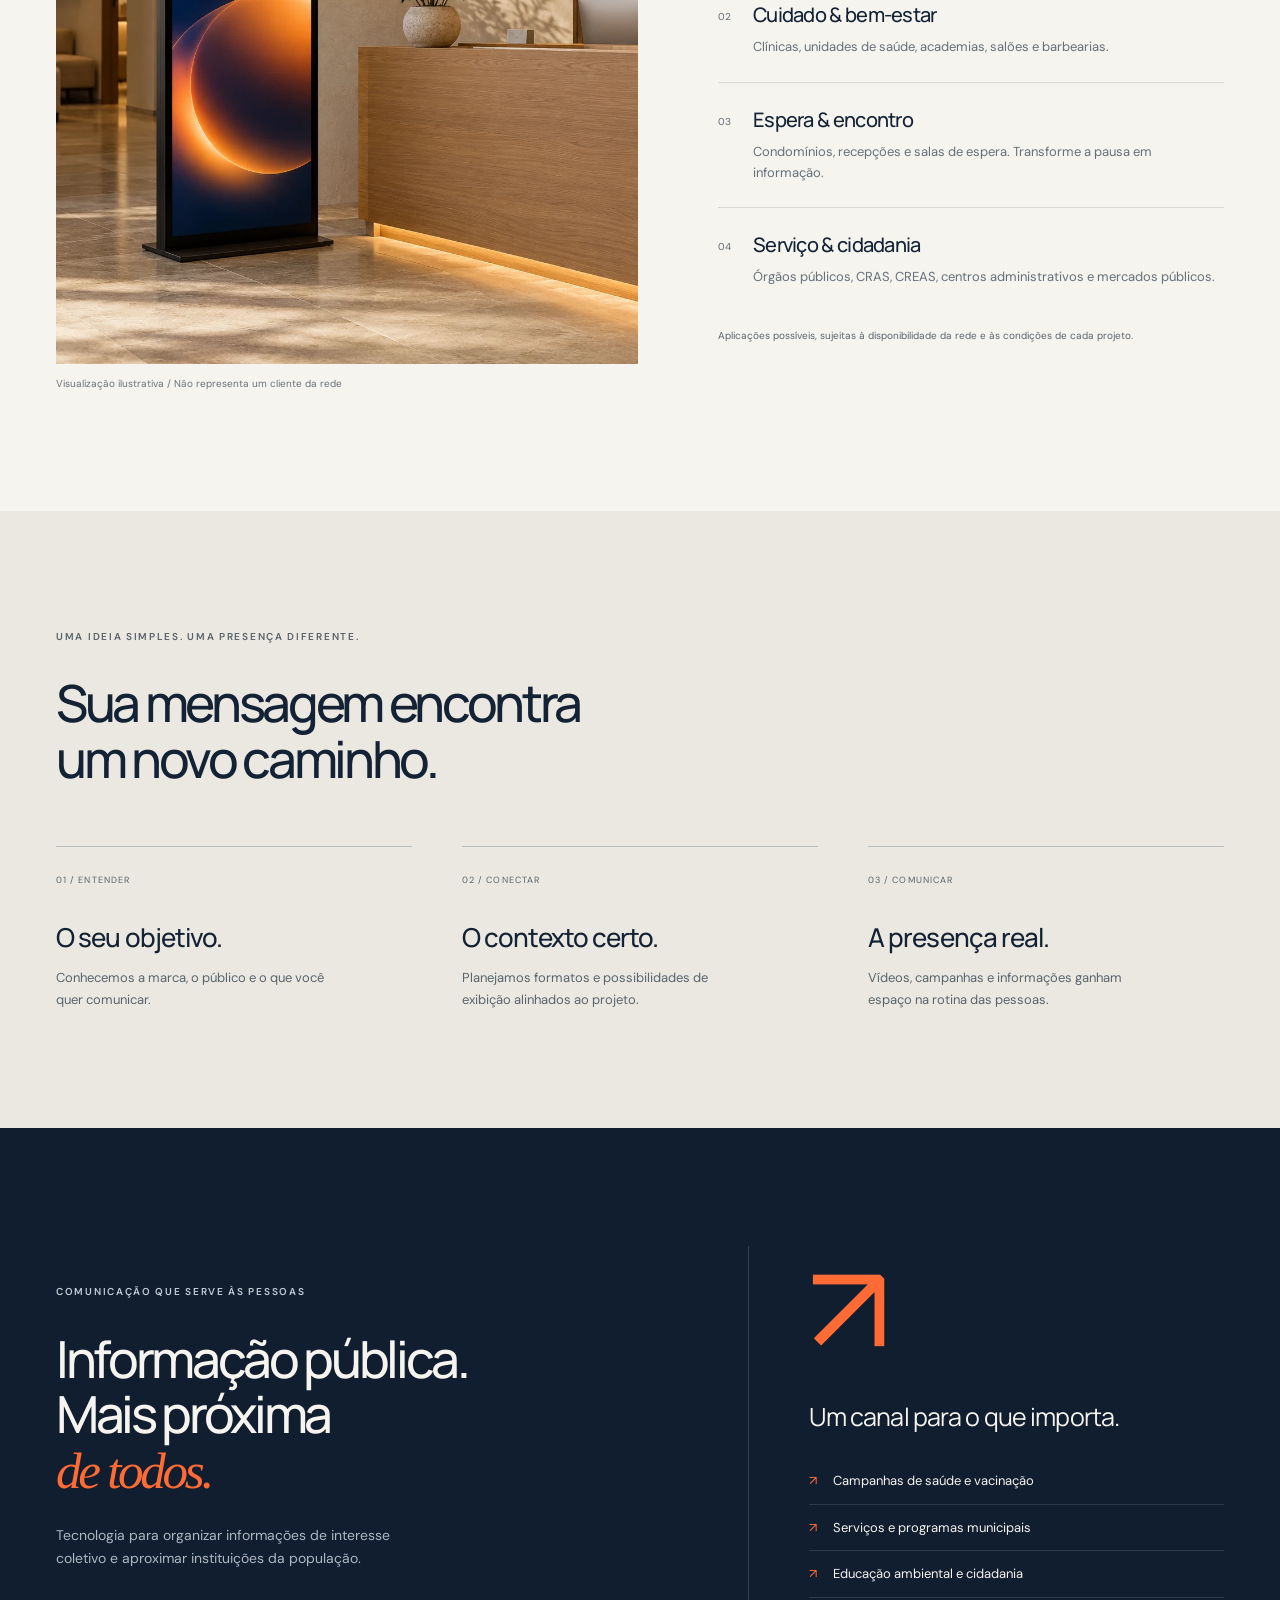
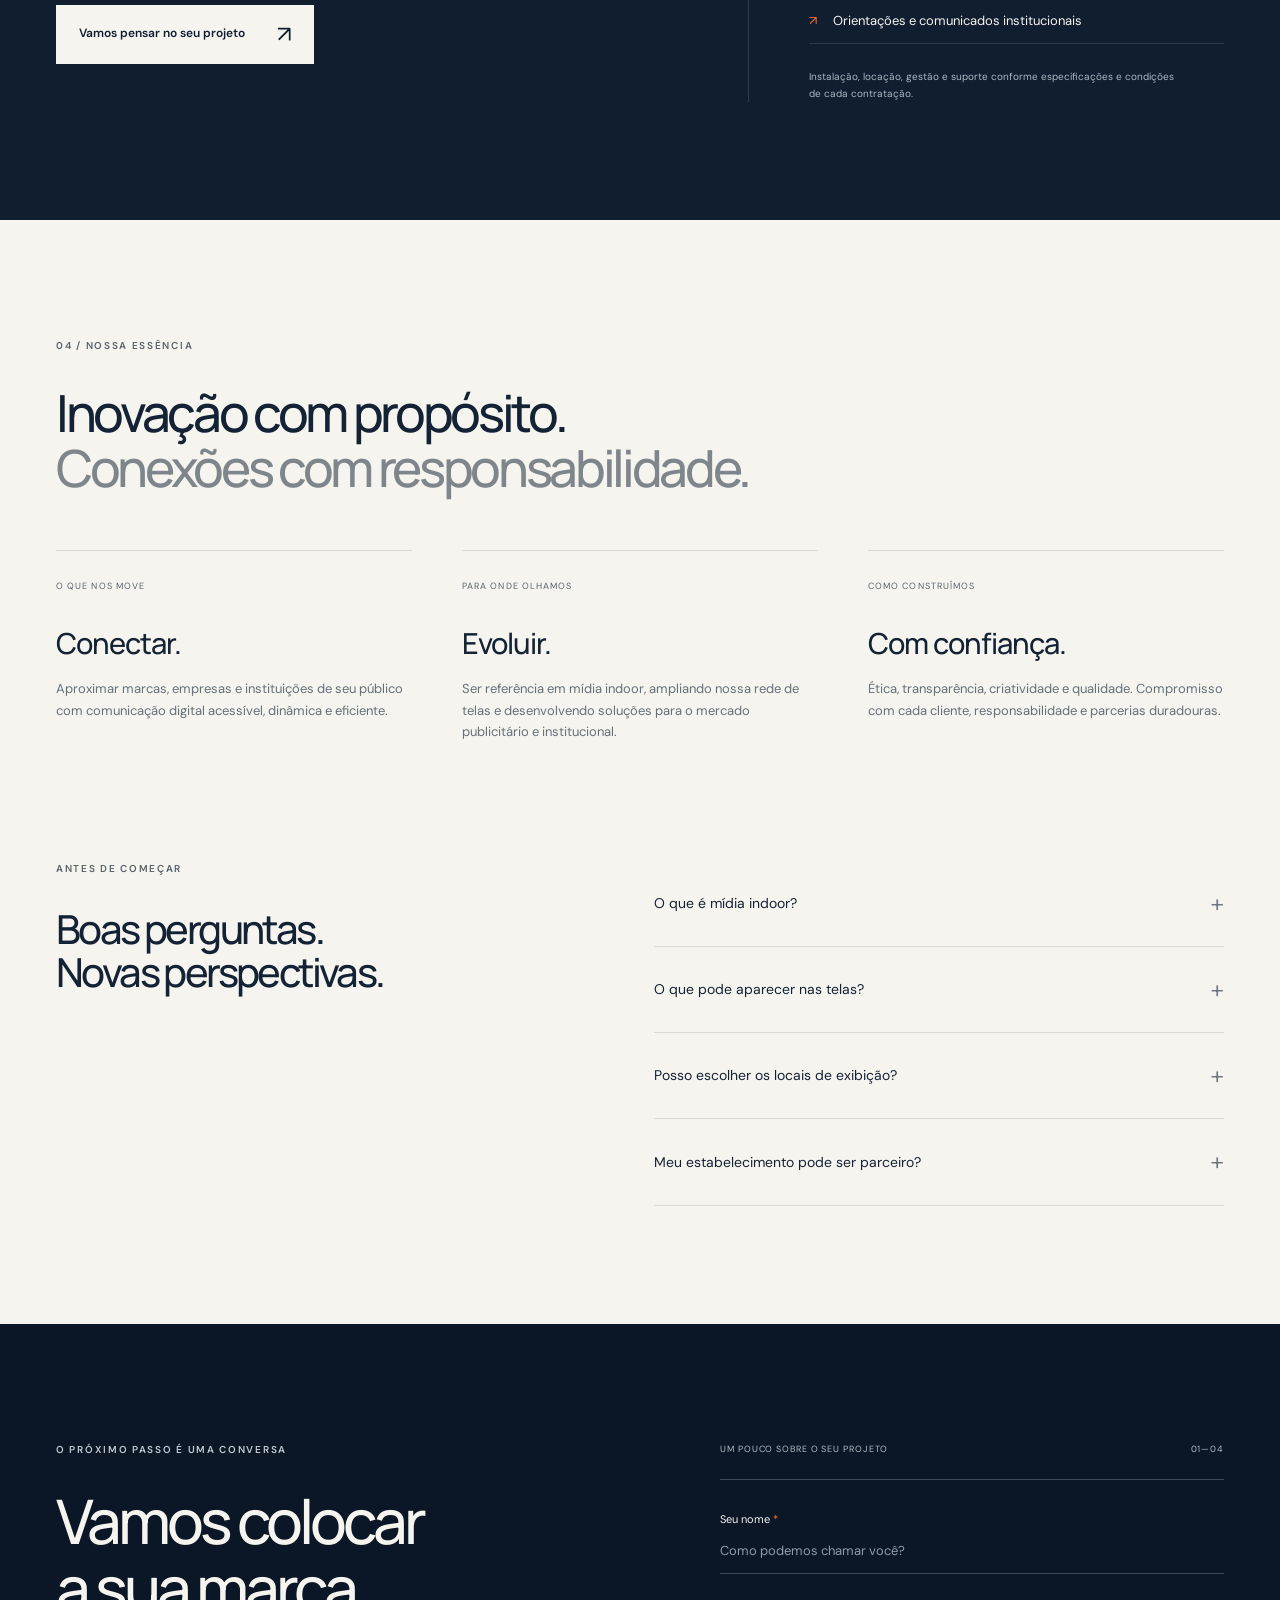
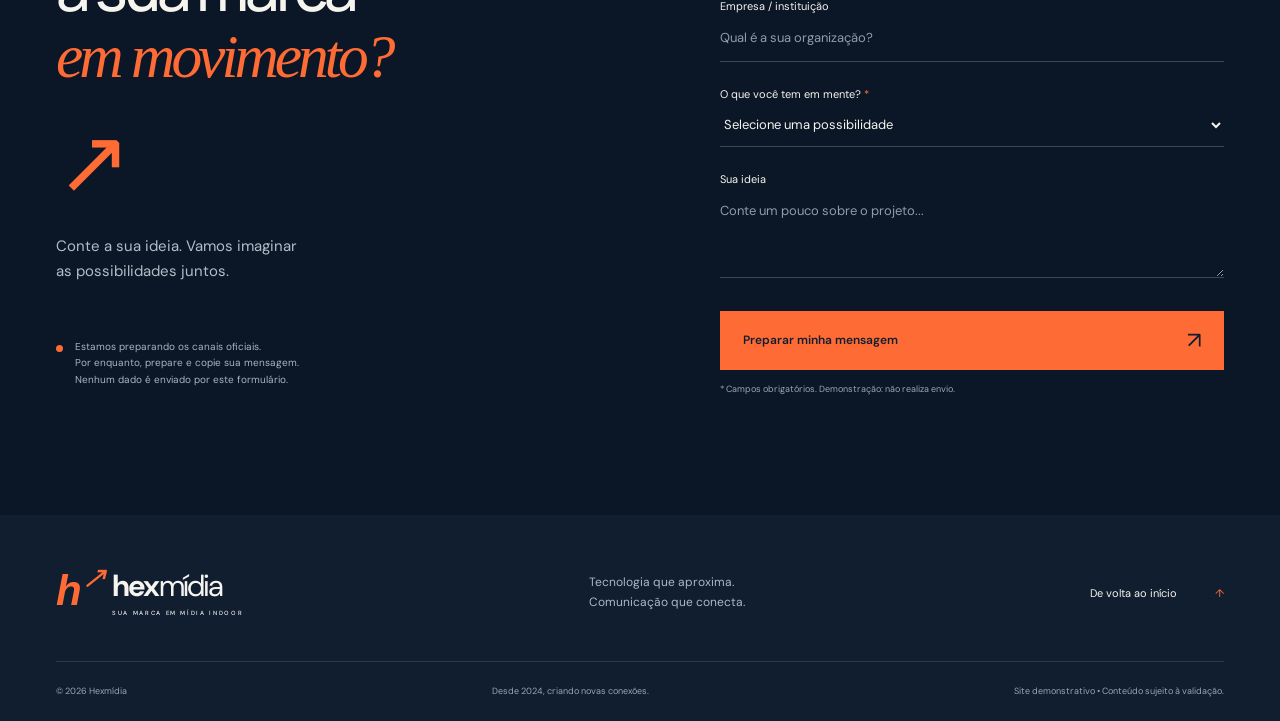
==== commit 0bc1a5ff: "Redesign Hexmídia with premium editorial layout and indoor media scenes" ====
--- a/index.html
+++ b/index.html
@@ -1,154 +1,581 @@
 <!doctype html>
 <html lang="pt-BR">
-<head>
-  <meta charset="UTF-8" />
-  <meta name="viewport" content="width=device-width, initial-scale=1.0" />
-  <meta name="theme-color" content="#081a3d" />
-  <meta name="description" content="A Hexmídia transforma telas em oportunidades. Soluções de mídia indoor, publicidade digital e comunicação institucional para empresas e órgãos públicos." />
-  <meta property="og:title" content="Hexmídia | Sua marca em mídia indoor" />
-  <meta property="og:description" content="Comunicação digital que conecta marcas, negócios e pessoas." />
-  <meta property="og:type" content="website" />
-  <title>Hexmídia — Sua marca em mídia indoor</title>
-  
-  <link rel="preconnect" href="https://fonts.googleapis.com" />
-  <link rel="preconnect" href="https://fonts.gstatic.com" crossorigin />
-  <link href="https://fonts.googleapis.com/css2?family=DM+Sans:wght@400;500;600;700&family=Manrope:wght@400;500;600;700;800&display=swap" rel="stylesheet" />
-  <link rel="stylesheet" href="styles.css" />
-  <script src="script.js" defer></script>
-</head>
-<body>
-  <svg class="svg-symbols" xmlns="http://www.w3.org/2000/svg" aria-hidden="true">
-    <symbol id="i-arrow" viewBox="0 0 24 24"><path d="M5 12h14m-6-6 6 6-6 6"/></symbol>
-    <symbol id="i-arrow-up" viewBox="0 0 24 24"><path d="M7 17 17 7M8 7h9v9"/></symbol>
-    <symbol id="i-play" viewBox="0 0 24 24"><path d="m8 5 11 7-11 7V5Z"/></symbol>
-    <symbol id="i-display" viewBox="0 0 24 24"><rect x="3" y="4" width="18" height="13" rx="2"/><path d="M8 21h8m-4-4v4"/></symbol>
-    <symbol id="i-megaphone" viewBox="0 0 24 24"><path d="M3 11v2a2 2 0 0 0 2 2h2l2 5h3l-2-5 9-4V6L7 10H5a2 2 0 0 0-2 1Z"/><path d="M19 8a3 3 0 0 1 0 6"/></symbol>
-    <symbol id="i-settings" viewBox="0 0 24 24"><rect x="3" y="4" width="18" height="16" rx="2"/><path d="M3 9h18m-13 5h8m-8 3h5"/></symbol>
-    <symbol id="i-tool" viewBox="0 0 24 24"><path d="M14.5 6.5a5 5 0 0 0-6.1 6.3L3 17.7 6.3 21l5.4-5.4a5 5 0 0 0 6.3-6.1l-4 4-3.5-3.5 4-3.5Z"/></symbol>
-    <symbol id="i-building" viewBox="0 0 24 24"><path d="M3 21h18M5 21V5l7-3 7 3v16M9 8h1m4 0h1M9 12h1m4 0h1M9 16h1m4 0h1"/></symbol>
-    <symbol id="i-check" viewBox="0 0 24 24"><path d="m5 12 5 5L20 7"/></symbol>
-    <symbol id="i-target" viewBox="0 0 24 24"><circle cx="12" cy="12" r="9"/><circle cx="12" cy="12" r="5"/><circle cx="12" cy="12" r="1"/></symbol>
-    <symbol id="i-spark" viewBox="0 0 24 24"><path d="m12 2 2.7 7.3L22 12l-7.3 2.7L12 22l-2.7-7.3L2 12l7.3-2.7L12 2Z"/></symbol>
-    <symbol id="i-handshake" viewBox="0 0 24 24"><path d="m2 8 5-4 5 2 4-2 6 4-5 8-5 4-3-2-3-4-4-6Z"/><path d="m7 11 4-3 3 2 4-1m-7 9 3-3m-6 1 3-3"/></symbol>
-    <symbol id="i-pin" viewBox="0 0 24 24"><path d="M20 10c0 5-8 12-8 12S4 15 4 10a8 8 0 1 1 16 0Z"/><circle cx="12" cy="10" r="2.5"/></symbol>
-    <symbol id="i-phone" viewBox="0 0 24 24"><rect x="6" y="2" width="12" height="20" rx="2"/><path d="M11 18h2"/></symbol>
-    <symbol id="i-bolt" viewBox="0 0 24 24"><path d="m13 2-9 11h7l-1 9 10-12h-7l0-8Z"/></symbol>
-    <symbol id="i-shield" viewBox="0 0 24 24"><path d="M12 2 4 5v6c0 5 3.5 8.5 8 11 4.5-2.5 8-6 8-11V5l-8-3Z"/><path d="m8 12 3 3 5-6"/></symbol>
-    <symbol id="i-users" viewBox="0 0 24 24"><circle cx="9" cy="8" r="3"/><path d="M3 20v-2a6 6 0 0 1 12 0v2H3ZM17 5a3 3 0 0 1 0 6m1 3a5 5 0 0 1 3 5v1h-4"/></symbol>
-    <symbol id="i-mail" viewBox="0 0 24 24"><rect x="2" y="5" width="20" height="14" rx="2"/><path d="m3 7 9 7 9-7"/></symbol>
-    <symbol id="i-plus" viewBox="0 0 24 24"><path d="M12 5v14M5 12h14"/></symbol>
-  </svg>
-
-  <div class="demo-notice" role="note">SITE DEMONSTRATIVO <span>•</span> Conteúdo e canais de contato sujeitos à validação da Hexmídia</div>
-
-  <header class="site-header" id="inicio">
-    <div class="container header-inner">
-      <a href="#inicio" class="brand" aria-label="Hexmídia, voltar ao início">
-        <span class="brand-icon"><svg><use href="#i-play"/></svg></span>
-        <span class="brand-type"><strong>HEX</strong><b>MÍDIA</b></span>
-      </a>
-      <nav class="desktop-nav" aria-label="Navegação principal">
-        <a href="#sobre">Quem somos</a><a href="#solucoes">Soluções</a><a href="#segmentos">Onde atuamos</a><a href="#institucional">Setor público</a>
-      </nav>
-      <a class="button button-nav" href="#contato">Vamos conversar <svg><use href="#i-arrow-up"/></svg></a>
-      <button class="menu-toggle" type="button" aria-expanded="false" aria-controls="mobile-nav" aria-label="Abrir menu"><span></span><span></span><span></span></button>
+  <head>
+    <meta charset="utf-8" />
+    <meta name="viewport" content="width=device-width, initial-scale=1" />
+    <meta name="theme-color" content="#101e30" />
+    <meta
+      name="description"
+      content="Hexmídia: mídia indoor, publicidade digital e comunicação institucional. Conectamos marcas e pessoas nos espaços do dia a dia."
+    />
+    <meta property="og:title" content="Hexmídia — Sua marca em mídia indoor" />
+    <meta
+      property="og:description"
+      content="Presença no lugar certo. Conexões no mundo real."
+    />
+    <meta property="og:type" content="website" />
+    <title>Hexmídia — Presença no lugar certo.</title>
+    <link rel="stylesheet" href="styles.css" />
+    <script src="script.js" defer></script>
+  </head>
+  <body>
+    <a class="skip-link" href="#principal">Pular para o conteúdo</a>
+    <div class="demo-bar">
+      UMA VISÃO DO QUE PODEMOS CONSTRUIR <span>• Site demonstrativo</span>
     </div>
-    <nav class="mobile-nav" id="mobile-nav" aria-label="Navegação móvel" hidden>
-      <a href="#sobre">Quem somos</a><a href="#solucoes">Soluções</a><a href="#segmentos">Onde atuamos</a><a href="#institucional">Setor público</a><a href="#contato">Fale conosco</a>
-    </nav>
-  </header>
-
-  <main>
-    <section class="hero" aria-labelledby="hero-title">
-      <div class="hero-glow hero-glow-one"></div><div class="hero-glow hero-glow-two"></div>
-      <div class="container hero-grid">
-        <div class="hero-copy">
-          <div class="eyebrow hero-eyebrow"><span class="eyebrow-line"></span> SUA MARCA EM MÍDIA INDOOR</div>
-          <h1 id="hero-title">Sua marca ganha <em>presença</em> onde as pessoas estão.</h1>
-          <p>Transformamos telas em canais de comunicação que conectam empresas, instituições e pessoas nos ambientes do dia a dia.</p>
-          <div class="hero-actions">
-            <a href="#solucoes" class="button button-primary">Conheça nossas soluções <svg><use href="#i-arrow-up"/></svg></a>
-            <a href="#como-funciona" class="text-link">Como funciona <svg><use href="#i-arrow"/></svg></a>
-          </div>
-          <div class="hero-caption"><span class="caption-icon"><svg><use href="#i-display"/></svg></span><span>Tecnologia, comunicação<br/>e novas oportunidades.</span></div>
-        </div>
-        <div class="hero-art" aria-label="Ilustração de mídia publicitária em uma tela digital">
-          <div class="art-orbit art-orbit-1"></div><div class="art-orbit art-orbit-2"></div>
-          <div class="floating-tag tag-top"><span class="tag-dot"></span> Comunicação em movimento</div>
-          <div class="display-unit">
-            <div class="display-screen">
-              <div class="screen-topline"><span class="screen-logo"><span class="screen-mini-play">▶</span> HEX<span>MÍDIA</span></span><span class="screen-live"><i></i> MÍDIA INDOOR</span></div>
-              <div class="screen-graphic"><div class="screen-disc disc-a"></div><div class="screen-disc disc-b"></div><div class="screen-ring"></div>
-                <span class="screen-kicker">O PRÓXIMO DESTAQUE</span><div class="screen-headline">Pode ser<br/><i>a sua marca.</i></div>
-                <div class="screen-small">Sua mensagem no ambiente certo.</div>
+    <header class="header">
+      <div class="wrap header-inner">
+        <a class="brand" href="#inicio" aria-label="Hexmídia, início"
+          ><span class="brand-symbol" aria-hidden="true">h<span>↗</span></span
+          ><span
+            >hex<span>mídia</span><small>SUA MARCA EM MÍDIA INDOOR</small></span
+          ></a
+        >
+        <nav id="navigation" aria-label="Navegação principal">
+          <a href="#sobre">A Hexmídia</a><a href="#solucoes">Soluções</a
+          ><a href="#ambientes">Onde estamos presentes</a
+          ><a class="nav-contact" href="#contato"
+            >Vamos conversar <span>↗</span></a
+          >
+        </nav>
+        <button
+          class="menu-toggle"
+          aria-expanded="false"
+          aria-controls="navigation"
+          aria-label="Abrir menu"
+        >
+          <span></span><span></span>
+        </button>
+      </div>
+    </header>
+    <main id="principal">
+      <section class="hero" id="inicio">
+        <div class="wrap hero-top">
+          <div class="hero-heading">
+            <p class="eyebrow">
+              <span class="dot"></span> CONEXÕES NO MUNDO REAL
+            </p>
+            <h1>
+              Sua marca.<br />No lugar <em>certo.</em
+              ><span class="hero-asterisk" aria-hidden="true"
+                ><svg
+                  class="asterisk-icon"
+                  viewBox="0 0 100 100"
+                  fill="none"
+                  stroke="currentColor"
+                  stroke-width="9"
+                  aria-hidden="true"
+                >
+                  <path d="M50 5v90M5 50h90M18 18l64 64M18 82l64-64" /></svg
+              ></span>
+            </h1>
+          </div>
+          <div class="hero-intro">
+            <p>
+              Transformamos telas em pontos de encontro entre a sua marca e as
+              pessoas.
+            </p>
+            <p class="subtle">
+              Mídia indoor, tecnologia e comunicação.<br />Dentro da rotina.
+              Além do óbvio.
+            </p>
+            <a class="button orange" href="#solucoes"
+              >Explore as possibilidades <span>↗</span></a
+            >
+          </div>
+        </div>
+        <div class="wrap">
+          <figure class="hero-scene">
+            <img
+              src="assets/indoor-cafe.webp"
+              alt="Conceito ilustrativo de um display digital Hexmídia em uma cafeteria contemporânea"
+              fetchpriority="high"
+              width="1536"
+              height="1024"
+            />
+            <div class="scene-shade"></div>
+            <div class="scene-caption">
+              <span><i class="dot"></i> O COTIDIANO É O SEU PRÓXIMO CANAL.</span
+              ><span>CAFETERIAS & ESPAÇOS DE CONVIVÊNCIA</span>
+            </div>
+            <figcaption>
+              Visualização ilustrativa de aplicação • Não representa um cliente
+              ou ponto da rede.
+            </figcaption>
+          </figure>
+        </div>
+        <div class="wrap hero-bottom">
+          <span>PUBLICIDADE QUE FAZ PARTE DO AMBIENTE.</span
+          ><a href="#sobre">Conheça a Hexmídia <span>↓</span></a>
+        </div>
+      </section>
+      <div class="ticker" aria-label="Tecnologia, presença, conexão">
+        <div>
+          TECNOLOGIA
+          <span
+            ><svg
+              class="asterisk-icon"
+              viewBox="0 0 100 100"
+              fill="none"
+              stroke="currentColor"
+              stroke-width="9"
+              aria-hidden="true"
+            >
+              <path d="M50 5v90M5 50h90M18 18l64 64M18 82l64-64" /></svg
+          ></span>
+          PRESENÇA
+          <span
+            ><svg
+              class="asterisk-icon"
+              viewBox="0 0 100 100"
+              fill="none"
+              stroke="currentColor"
+              stroke-width="9"
+              aria-hidden="true"
+            >
+              <path d="M50 5v90M5 50h90M18 18l64 64M18 82l64-64" /></svg
+          ></span>
+          CONEXÃO
+          <span
+            ><svg
+              class="asterisk-icon"
+              viewBox="0 0 100 100"
+              fill="none"
+              stroke="currentColor"
+              stroke-width="9"
+              aria-hidden="true"
+            >
+              <path d="M50 5v90M5 50h90M18 18l64 64M18 82l64-64" /></svg
+          ></span>
+          MÍDIA INDOOR
+          <span
+            ><svg
+              class="asterisk-icon"
+              viewBox="0 0 100 100"
+              fill="none"
+              stroke="currentColor"
+              stroke-width="9"
+              aria-hidden="true"
+            >
+              <path d="M50 5v90M5 50h90M18 18l64 64M18 82l64-64" /></svg
+          ></span>
+        </div>
+      </div>
+      <section class="section about wrap" id="sobre">
+        <div class="section-side">
+          <p class="eyebrow dark">01 / A HEXMÍDIA</p>
+          <span class="little-mark" aria-hidden="true">h↗</span>
+        </div>
+        <div class="about-content">
+          <h2>
+            O digital chama atenção.<br /><span class="muted"
+              >A presença cria</span
+            >
+            conexão.
+          </h2>
+          <div class="about-columns">
+            <p>
+              Nascemos em 2024 com uma ideia: transformar espaços do dia a dia
+              em oportunidades de comunicação. Conectamos marcas e pessoas por
+              meio de telas em ambientes comerciais e institucionais.
+            </p>
+            <p>
+              Enquanto alguém espera, circula ou faz uma pausa, uma nova
+              história pode acontecer. Levamos publicidade e informação a esses
+              momentos, com tecnologia, criatividade e propósito.
+            </p>
+          </div>
+          <a class="line-link" href="#essencia"
+            >Conheça o que nos move <span>↗</span></a
+          >
+        </div>
+      </section>
+      <section class="solutions section" id="solucoes">
+        <div class="wrap">
+          <div class="section-heading">
+            <div>
+              <p class="eyebrow">02 / POSSIBILIDADES</p>
+              <h2>
+                Da tela à estratégia.<br /><span class="muted"
+                  >Tudo se conecta.</span
+                >
+              </h2>
+            </div>
+            <p>
+              Para marcas que querem aparecer.<br />Para espaços que querem
+              comunicar.<br />Para ideias que merecem circular.
+            </p>
+          </div>
+          <div class="services">
+            <a class="service" href="#contato"
+              ><span class="service-number">01</span>
+              <h3>Publicidade digital</h3>
+              <p>
+                Sua marca, seus produtos e suas campanhas em telas que fazem
+                parte do cotidiano.
+              </p>
+              <span class="service-arrow">↗</span></a
+            ><a class="service" href="#contato"
+              ><span class="service-number">02</span>
+              <h3>Instalação & locação</h3>
+              <p>
+                Equipamentos e soluções de exibição pensados para cada espaço e
+                necessidade.
+              </p>
+              <span class="service-arrow">↗</span></a
+            ><a class="service" href="#contato"
+              ><span class="service-number">03</span>
+              <h3>Gestão de conteúdo</h3>
+              <p>
+                Organização e programação de anúncios, vídeos e comunicados para
+                suas telas.
+              </p>
+              <span class="service-arrow">↗</span></a
+            ><a class="service" href="#contato"
+              ><span class="service-number">04</span>
+              <h3>Suporte & manutenção</h3>
+              <p>
+                Acompanhamento técnico de equipamentos e sistemas conforme o
+                serviço contratado.
+              </p>
+              <span class="service-arrow">↗</span></a
+            ><a class="service" href="#institucional"
+              ><span class="service-number">05</span>
+              <h3>Projetos institucionais</h3>
+              <p>
+                Comunicação digital para empresas, prefeituras e espaços de
+                atendimento público.
+              </p>
+              <span class="service-arrow">↗</span></a
+            >
+          </div>
+        </div>
+      </section>
+      <section class="section environments wrap" id="ambientes">
+        <div class="section-heading">
+          <div>
+            <p class="eyebrow dark">03 / O MUNDO É O CONTEXTO</p>
+            <h2>Onde a vida acontece,<br />a sua marca <em>aparece.</em></h2>
+          </div>
+          <p>
+            O ambiente certo aproxima a mensagem<br />das pessoas certas.
+            Explore possibilidades<br />de aplicação para diferentes rotinas.
+          </p>
+        </div>
+        <div class="environment-layout">
+          <div class="environment-visual">
+            <img
+              class="environment-photo"
+              src="assets/indoor-reception.webp"
+              alt="Conceito ilustrativo de uma tela digital Hexmídia em uma recepção contemporânea"
+              width="1024"
+              height="1536"
+              loading="lazy"
+              decoding="async"
+            />
+            <span class="visual-note"
+              >Visualização ilustrativa / Não representa um cliente da
+              rede</span
+            >
+          </div>
+          <div class="environment-list">
+            <article>
+              <span>01</span>
+              <div>
+                <h3>Consumo & convivência</h3>
+                <p>
+                  Mercados, lojas, centros comerciais, restaurantes, lanchonetes
+                  e cafeterias.
+                </p>
               </div>
-              <div class="screen-footer"><span>COMUNICAÇÃO QUE CONECTA</span><span class="screen-footer-arrows">↗ ↗ ↗</span></div>
-            </div><div class="display-stand"></div><div class="display-foot"></div>
-          </div>
-          <div class="floating-tag tag-bottom"><span class="tag-icon"><svg><use href="#i-target"/></svg></span><span>Visibilidade estratégica<small>Dentro do cotidiano das pessoas</small></span></div>
-          <div class="art-pixels"></div>
+            </article>
+            <article>
+              <span>02</span>
+              <div>
+                <h3>Cuidado & bem-estar</h3>
+                <p>
+                  Clínicas, unidades de saúde, academias, salões e barbearias.
+                </p>
+              </div>
+            </article>
+            <article>
+              <span>03</span>
+              <div>
+                <h3>Espera & encontro</h3>
+                <p>
+                  Condomínios, recepções e salas de espera. Transforme a pausa
+                  em informação.
+                </p>
+              </div>
+            </article>
+            <article>
+              <span>04</span>
+              <div>
+                <h3>Serviço & cidadania</h3>
+                <p>
+                  Órgãos públicos, CRAS, CREAS, centros administrativos e
+                  mercados públicos.
+                </p>
+              </div>
+            </article>
+            <p class="fine-print">
+              Aplicações possíveis, sujeitas à disponibilidade da rede e às
+              condições de cada projeto.
+            </p>
+          </div>
+        </div>
+      </section>
+      <section class="process section">
+        <div class="wrap">
+          <p class="eyebrow dark">UMA IDEIA SIMPLES. UMA PRESENÇA DIFERENTE.</p>
+          <h2>Sua mensagem encontra<br />um novo caminho.</h2>
+          <div class="process-grid">
+            <article>
+              <span>01 / ENTENDER</span>
+              <h3>O seu objetivo.</h3>
+              <p>Conhecemos a marca, o público e o que você quer comunicar.</p>
+            </article>
+            <article>
+              <span>02 / CONECTAR</span>
+              <h3>O contexto certo.</h3>
+              <p>
+                Planejamos formatos e possibilidades de exibição alinhados ao
+                projeto.
+              </p>
+            </article>
+            <article>
+              <span>03 / COMUNICAR</span>
+              <h3>A presença real.</h3>
+              <p>
+                Vídeos, campanhas e informações ganham espaço na rotina das
+                pessoas.
+              </p>
+            </article>
+          </div>
+        </div>
+      </section>
+      <section class="public section" id="institucional">
+        <div class="wrap public-grid">
+          <div>
+            <p class="eyebrow">COMUNICAÇÃO QUE SERVE ÀS PESSOAS</p>
+            <h2>
+              Informação pública.<br />Mais próxima<br /><em>de todos.</em>
+            </h2>
+            <p>
+              Tecnologia para organizar informações de interesse coletivo e
+              aproximar instituições da população.
+            </p>
+            <a class="button light" href="#contato"
+              >Vamos pensar no seu projeto <span>↗</span></a
+            >
+          </div>
+          <div class="public-topics">
+            <span class="public-symbol" aria-hidden="true">↗</span>
+            <h3>Um canal para o que importa.</h3>
+            <ul>
+              <li>Campanhas de saúde e vacinação</li>
+              <li>Serviços e programas municipais</li>
+              <li>Educação ambiental e cidadania</li>
+              <li>Orientações e comunicados institucionais</li>
+            </ul>
+            <p class="fine-print">
+              Instalação, locação, gestão e suporte conforme especificações e
+              condições de cada contratação.
+            </p>
+          </div>
+        </div>
+      </section>
+      <section class="section essence wrap" id="essencia">
+        <p class="eyebrow dark">04 / NOSSA ESSÊNCIA</p>
+        <h2>
+          Inovação com propósito.<br /><span class="muted"
+            >Conexões com responsabilidade.</span
+          >
+        </h2>
+        <div class="essence-grid">
+          <article>
+            <span>O QUE NOS MOVE</span>
+            <h3>Conectar.</h3>
+            <p>
+              Aproximar marcas, empresas e instituições de seu público com
+              comunicação digital acessível, dinâmica e eficiente.
+            </p>
+          </article>
+          <article>
+            <span>PARA ONDE OLHAMOS</span>
+            <h3>Evoluir.</h3>
+            <p>
+              Ser referência em mídia indoor, ampliando nossa rede de telas e
+              desenvolvendo soluções para o mercado publicitário e
+              institucional.
+            </p>
+          </article>
+          <article>
+            <span>COMO CONSTRUÍMOS</span>
+            <h3>Com confiança.</h3>
+            <p>
+              Ética, transparência, criatividade e qualidade. Compromisso com
+              cada cliente, responsabilidade e parcerias duradouras.
+            </p>
+          </article>
+        </div>
+      </section>
+      <section class="faq section">
+        <div class="wrap faq-grid">
+          <div>
+            <p class="eyebrow dark">ANTES DE COMEÇAR</p>
+            <h2>Boas perguntas.<br />Novas perspectivas.</h2>
+          </div>
+          <div>
+            <details>
+              <summary>O que é mídia indoor?<span>+</span></summary>
+              <p>
+                É a comunicação digital em ambientes internos, por meio de telas
+                que exibem anúncios, vídeos e informações. Uma forma de
+                complementar outros canais e estar presente no cotidiano do
+                público.
+              </p>
+            </details>
+            <details>
+              <summary>O que pode aparecer nas telas?<span>+</span></summary>
+              <p>
+                Campanhas promocionais, vídeos institucionais, ofertas, avisos e
+                conteúdos informativos, conforme os formatos e as regras de cada
+                projeto.
+              </p>
+            </details>
+            <details>
+              <summary>
+                Posso escolher os locais de exibição?<span>+</span>
+              </summary>
+              <p>
+                O planejamento pode considerar o perfil do público, os objetivos
+                da campanha e a disponibilidade dos pontos da rede.
+              </p>
+            </details>
+            <details>
+              <summary>
+                Meu estabelecimento pode ser parceiro?<span>+</span>
+              </summary>
+              <p>
+                Podemos estudar soluções para o seu espaço. Instalação, locação,
+                gestão de conteúdo e suporte dependem das necessidades e
+                condições de cada projeto.
+              </p>
+            </details>
+          </div>
+        </div>
+      </section>
+      <section class="contact section" id="contato">
+        <div class="wrap contact-grid">
+          <div>
+            <p class="eyebrow">O PRÓXIMO PASSO É UMA CONVERSA</p>
+            <h2>
+              Vamos colocar<br />a sua marca<br /><em>em movimento?</em
+              ><span aria-hidden="true">↗</span>
+            </h2>
+            <p>
+              Conte a sua ideia. Vamos imaginar<br />as possibilidades juntos.
+            </p>
+            <div class="contact-note">
+              <span class="dot"></span>
+              <p>
+                Estamos preparando os canais oficiais.<br />Por enquanto,
+                prepare e copie sua mensagem.<br />Nenhum dado é enviado por
+                este formulário.
+              </p>
+            </div>
+          </div>
+          <form id="contact-form">
+            <div class="form-heading">
+              <span>UM POUCO SOBRE O SEU PROJETO</span><span>01—04</span>
+            </div>
+            <label for="name">Seu nome <span>*</span></label
+            ><input
+              id="name"
+              name="name"
+              autocomplete="name"
+              placeholder="Como podemos chamar você?"
+              required
+              maxlength="100"
+            /><label for="company">Empresa / instituição</label
+            ><input
+              id="company"
+              name="company"
+              autocomplete="organization"
+              placeholder="Qual é a sua organização?"
+              maxlength="120"
+            /><label for="interest"
+              >O que você tem em mente? <span>*</span></label
+            ><select id="interest" name="interest" required>
+              <option value="" disabled selected>
+                Selecione uma possibilidade
+              </option>
+              <option>Anunciar na rede Hexmídia</option>
+              <option>Instalar ou locar telas</option>
+              <option>Ser um estabelecimento parceiro</option>
+              <option>Projeto institucional ou público</option>
+              <option>Outro assunto</option></select
+            ><label for="message">Sua ideia</label
+            ><textarea
+              id="message"
+              name="message"
+              rows="3"
+              maxlength="1200"
+              placeholder="Conte um pouco sobre o projeto..."
+            ></textarea
+            ><button class="button orange" type="submit">
+              Preparar minha mensagem <span>↗</span>
+            </button>
+            <p class="fine-print">
+              * Campos obrigatórios. Demonstração: não realiza envio.
+            </p>
+            <div id="contact-result" hidden>
+              <h3>Sua mensagem está pronta.</h3>
+              <p>
+                Copie e guarde o texto. O canal oficial de envio ainda não está
+                disponível.
+              </p>
+              <textarea
+                id="message-preview"
+                readonly
+                aria-label="Mensagem preparada"
+                rows="7"
+              ></textarea
+              ><button class="line-link" id="copy-message" type="button">
+                Copiar mensagem <span>↗</span>
+              </button>
+              <p id="copy-status" role="status" aria-live="polite"></p>
+            </div>
+          </form>
+        </div>
+      </section>
+    </main>
+    <footer>
+      <div class="wrap">
+        <div class="footer-top">
+          <a
+            class="brand"
+            href="#inicio"
+            aria-label="Hexmídia, voltar ao início"
+            ><span class="brand-symbol" aria-hidden="true"
+              >h<span>↗</span></span
+            ><span
+              >hex<span>mídia</span
+              ><small>SUA MARCA EM MÍDIA INDOOR</small></span
+            ></a
+          >
+          <p>Tecnologia que aproxima.<br />Comunicação que conecta.</p>
+          <a class="top-link" href="#inicio"
+            >De volta ao início <span>↑</span></a
+          >
+        </div>
+        <div class="footer-bottom">
+          <span>© <span id="year">2026</span> Hexmídia</span
+          ><span>Desde 2024, criando novas conexões.</span
+          ><span>Site demonstrativo • Conteúdo sujeito à validação.</span>
         </div>
       </div>
-      <div class="hero-bottom container"><span>COMUNICAÇÃO ALÉM DO DIGITAL TRADICIONAL</span><span>DESDE 2024 <span class="little-slash">/</span> HEXMÍDIA</span></div>
-    </section>
-
-    <section class="intro section" id="sobre">
-      <div class="container intro-grid">
-        <div class="intro-title"><div class="eyebrow"><span class="eyebrow-line"></span> QUEM SOMOS</div><h2>Mais que telas.<br/><span class="accent">Conexões reais.</span></h2></div>
-        <div class="intro-text"><p>A <strong>Hexmídia</strong> nasceu em 2024 para transformar espaços de circulação e atendimento em oportunidades de comunicação. Conectamos marcas ao público por meio de uma rede de telas instaladas estrategicamente em ambientes comerciais e institucionais.</p><p>Acreditamos em uma publicidade mais acessível, dinâmica e alinhada à rotina das pessoas — uma forma de complementar as estratégias de divulgação de cada negócio.</p><a class="inline-link" href="#identidade">Conheça nossa essência <svg><use href="#i-arrow-up"/></svg></a></div>
-      </div>
-      <div class="container">
-        <div class="feature-strip"><div><svg><use href="#i-display"/></svg><strong>Telas digitais</strong><span>Conteúdos em ambientes físicos</span></div><div><svg><use href="#i-target"/></svg><strong>Exibição estratégica</strong><span>Pontos adequados ao público</span></div><div><svg><use href="#i-spark"/></svg><strong>Conteúdo dinâmico</strong><span>Campanhas, vídeos e avisos</span></div><div><svg><use href="#i-handshake"/></svg><strong>Novas conexões</strong><span>Marcas, pessoas e instituições</span></div></div>
-      </div>
-    </section>
-
-    <section class="how section" id="como-funciona">
-      <div class="container"><div class="section-heading center"><div class="eyebrow eyebrow-center"><span class="eyebrow-line"></span> MÍDIA INDOOR, NA PRÁTICA</div><h2>Uma ideia simples.<br/>Um novo jeito de <span class="accent">ser visto.</span></h2><p>A publicidade se encontra com o público onde ele já está.</p></div>
-        <div class="steps">
-          <article class="step"><div class="step-number">01 <span></span></div><div class="step-icon"><svg><use href="#i-pin"/></svg></div><h3>O ambiente</h3><p>Telas em locais onde as pessoas circulam, aguardam atendimento, consomem ou utilizam serviços.</p></article>
-          <article class="step"><div class="step-number">02 <span></span></div><div class="step-icon"><svg><use href="#i-settings"/></svg></div><h3>O conteúdo</h3><p>Campanhas, anúncios, vídeos e informações organizados conforme as necessidades do projeto.</p></article>
-          <article class="step"><div class="step-number">03 <span></span></div><div class="step-icon"><svg><use href="#i-megaphone"/></svg></div><h3>A conexão</h3><p>Mensagens visuais ganham presença no cotidiano e aproximam anunciantes de potenciais clientes.</p></article>
-        </div>
-      </div>
-    </section>
-
-    <section class="solutions section" id="solucoes">
-      <div class="container"><div class="solutions-top"><div><div class="eyebrow"><span class="eyebrow-line"></span> O QUE FAZEMOS</div><h2>Soluções que vão <span class="accent">além da tela.</span></h2></div><p>Da publicidade à operação de projetos de comunicação digital, desenvolvemos alternativas para diferentes necessidades.</p></div>
-        <div class="solution-grid">
-          <article class="solution-card featured-card"><span class="card-icon"><svg><use href="#i-megaphone"/></svg></span><div class="featured-deco"><div class="deco-screen deco-one"></div><div class="deco-screen deco-two"></div><div class="deco-circle"></div></div><div class="featured-body"><span class="card-index">01 / PUBLICIDADE</span><h3>Publicidade digital para empresas</h3><p>Divulgação de marcas, ofertas, produtos, serviços e campanhas promocionais nas telas da nossa rede.</p></div></article>
-          <article class="solution-card"><span class="card-icon"><svg><use href="#i-display"/></svg></span><span class="card-index">02 / EQUIPAMENTOS</span><h3>Instalação e locação de telas</h3><p>Disponibilização de equipamentos para ambientes e projetos de comunicação digital, conforme cada necessidade.</p></article>
-          <article class="solution-card"><span class="card-icon"><svg><use href="#i-settings"/></svg></span><span class="card-index">03 / GERENCIAMENTO</span><h3>Gestão de conteúdos</h3><p>Organização e programação de anúncios, vídeos e comunicados de acordo com os recursos contratados.</p></article>
-          <article class="solution-card"><span class="card-icon"><svg><use href="#i-tool"/></svg></span><span class="card-index">04 / SUPORTE</span><h3>Suporte técnico e manutenção</h3><p>Acompanhamento dos equipamentos e sistemas, com serviços definidos conforme o plano contratado.</p></article>
-          <article class="solution-card"><span class="card-icon"><svg><use href="#i-building"/></svg></span><span class="card-index">05 / PROJETOS</span><h3>Projetos institucionais</h3><p>Comunicação digital para empresas, órgãos públicos, unidades de atendimento e outros ambientes institucionais.</p></article>
-        </div>
-      </div>
-    </section>
-
-    <section class="sectors section" id="segmentos">
-      <div class="container sectors-grid"><div class="sectors-copy"><div class="eyebrow"><span class="eyebrow-line"></span> ONDE ATUAMOS</div><h2>Onde há pessoas, há espaço para <span class="accent">comunicação.</span></h2><p>Uma solução adaptável a diferentes ambientes, perfis de público e objetivos de divulgação.</p><a href="#contato" class="button button-dark">Explore uma parceria <svg><use href="#i-arrow-up"/></svg></a></div>
-        <div class="sector-list" aria-label="Segmentos atendidos">
-          <div><span>01</span> Clínicas e unidades de saúde <svg><use href="#i-arrow-up"/></svg></div><div><span>02</span> Academias, salões e barbearias <svg><use href="#i-arrow-up"/></svg></div><div><span>03</span> Mercados, lojas e centros comerciais <svg><use href="#i-arrow-up"/></svg></div><div><span>04</span> Restaurantes, lanchonetes e cafeterias <svg><use href="#i-arrow-up"/></svg></div><div><span>05</span> Condomínios, recepções e salas de espera <svg><use href="#i-arrow-up"/></svg></div><div><span>06</span> Órgãos públicos e espaços de atendimento <svg><use href="#i-arrow-up"/></svg></div>
-        </div>
-      </div>
-    </section>
-
-    <section class="why section">
-      <div class="container why-grid"><div class="why-visual"><div class="why-lines"></div><div class="why-chip">SUA MARCA <span>EM EVIDÊNCIA</span></div><div class="why-window"><div class="why-window-top"><span></span><span></span><span></span></div><div class="why-window-body"><div class="why-inset"><span>CONTEÚDO DIGITAL</span><strong>Quem é visto,<br/><i>é lembrado.</i></strong><small>HEXMÍDIA • PUBLICIDADE INDOOR</small></div></div></div><span class="why-bottom-tag">VISIBILIDADE NO MUNDO REAL ↗</span></div>
-        <div class="why-copy"><div class="eyebrow"><span class="eyebrow-line"></span> POR QUE ANUNCIAR?</div><h2>Presença que faz a <span class="accent">diferença.</span></h2><p>Uma alternativa para complementar os canais de divulgação e aproximar sua marca das pessoas.</p><div class="why-benefits"><div><span class="benefit-check"><svg><use href="#i-check"/></svg></span><span><strong>Mais visibilidade</strong><small>Presença em ambientes frequentados por potenciais consumidores.</small></span></div><div><span class="benefit-check"><svg><use href="#i-check"/></svg></span><span><strong>Comunicação atrativa</strong><small>Vídeos, imagens e ofertas em formatos dinâmicos.</small></span></div><div><span class="benefit-check"><svg><use href="#i-check"/></svg></span><span><strong>Divulgação estratégica</strong><small>Possibilidade de selecionar pontos conforme público e campanha.</small></span></div><div><span class="benefit-check"><svg><use href="#i-check"/></svg></span><span><strong>Formatos flexíveis e parcerias</strong><small>Alternativas ajustadas à rede disponível e às condições comerciais.</small></span></div></div></div>
-      </div>
-    </section>
-
-    <section class="public section" id="institucional"><div class="container public-grid"><div class="public-left"><div class="eyebrow hero-eyebrow"><span class="eyebrow-line"></span> SETOR PÚBLICO & INSTITUIÇÕES</div><h2>Informação que chega mais perto <em>das pessoas.</em></h2><p>Levamos comunicação digital a ambientes públicos e institucionais, contribuindo para a organização de informações de interesse coletivo.</p><a href="#contato" class="button button-primary">Fale sobre seu projeto <svg><use href="#i-arrow-up"/></svg></a></div><div class="public-card"><div class="public-card-heading"><span><svg><use href="#i-building"/></svg></span><strong>Possibilidades de aplicação</strong></div><ul><li>Campanhas de saúde e vacinação</li><li>Informações sobre serviços municipais</li><li>Educação ambiental e cidadania</li><li>Comunicados de utilidade pública</li><li>Orientações em unidades de atendimento</li><li>Conteúdo institucional e administrativo</li></ul><p>Instalação, locação, gestão de conteúdo e suporte conforme as especificações de cada contratação.</p></div></div></section>
-
-    <section class="identity section" id="identidade"><div class="container"><div class="section-heading center"><div class="eyebrow eyebrow-center"><span class="eyebrow-line"></span> NOSSA ESSÊNCIA</div><h2>Tecnologia com <span class="accent">propósito.</span></h2><p>Uma marca construída sobre conexões, criatividade e compromisso.</p></div><div class="identity-grid"><article><div class="identity-marker">01</div><h3>Missão</h3><p>Conectar marcas, empresas e instituições ao seu público com soluções modernas de comunicação digital, tornando publicidade e informação mais acessíveis, dinâmicas e eficientes.</p></article><article><div class="identity-marker">02</div><h3>Visão</h3><p>Ser reconhecida como referência em mídia indoor, ampliando nossa rede de telas e desenvolvendo soluções inovadoras para o mercado publicitário e institucional.</p></article><article><div class="identity-marker">03</div><h3>Valores</h3><p>Inovação, ética, transparência, qualidade, responsabilidade, profissionalismo, parcerias duradouras e compromisso com nossos clientes.</p></article></div>
-        <div class="official-logo"><div><span class="eyebrow">NOSSA IDENTIDADE VISUAL</span><h3>HEX<span>MÍDIA</span></h3><p>Azul-marinho para representar confiança e solidez. Laranja para expressar energia, criatividade e destaque.</p></div><div class="logo-fallback"><strong>HEX</strong><em>MÍDIA</em><small>SUA MARCA EM MÍDIA INDOOR</small></div></div>
-      </div></section>
-
-    <section class="faq section"><div class="container faq-grid"><div><div class="eyebrow"><span class="eyebrow-line"></span> DÚVIDAS FREQUENTES</div><h2>Quer saber <span class="accent">mais?</span></h2><p>Algumas respostas para entender melhor o formato de mídia indoor.</p></div><div class="faq-items"><details><summary>O que pode ser exibido nas telas? <svg><use href="#i-plus"/></svg></summary><p>Vídeos institucionais, anúncios, ofertas, campanhas promocionais, avisos e conteúdos informativos, conforme as características e regras de cada projeto.</p></details><details><summary>É possível escolher os locais de exibição? <svg><use href="#i-plus"/></svg></summary><p>A seleção pode considerar o perfil do público, os objetivos da campanha e a disponibilidade dos pontos da rede.</p></details><details><summary>A Hexmídia também instala equipamentos? <svg><use href="#i-plus"/></svg></summary><p>Sim. A empresa apresenta soluções de instalação e locação de telas, conforme o ambiente e as condições de contratação.</p></details><details><summary>Vocês atendem órgãos públicos? <svg><use href="#i-plus"/></svg></summary><p>A Hexmídia propõe projetos para instituições e órgãos públicos, sujeitos às especificações técnicas e às condições de cada contratação.</p></details></div></div></section>
-
-    <section class="contact section" id="contato"><div class="container contact-grid"><div class="contact-text"><div class="eyebrow hero-eyebrow"><span class="eyebrow-line"></span> VAMOS CONVERSAR?</div><h2>Sua próxima oportunidade começa <em>aqui.</em></h2><p>Quer anunciar, receber uma proposta ou conhecer as possibilidades para seu estabelecimento ou instituição?</p><div class="contact-note"><svg><use href="#i-spark"/></svg><span><strong>Estamos preparando nossos canais de contato.</strong><small>Nesta demonstração, o formulário prepara uma mensagem para você copiar. Não envia dados a nenhum servidor.</small></span></div></div><form id="contact-form" class="contact-form"><span class="form-title">Conte um pouco sobre seu projeto</span><div class="form-row"><label>Seu nome <input type="text" name="name" placeholder="Como podemos chamar você?" required maxlength="100" /></label><label>Empresa / instituição <input type="text" name="company" placeholder="Nome da organização" maxlength="120" /></label></div><label>Tenho interesse em <select name="interest" required><option value="" disabled selected>Selecione uma opção</option><option>Anunciar na rede Hexmídia</option><option>Instalar ou locar telas</option><option>Ser um estabelecimento parceiro</option><option>Projeto para órgão público</option><option>Outro assunto</option></select></label><label>Sua mensagem <textarea name="message" placeholder="Conte o que você tem em mente..." rows="4" maxlength="1200"></textarea></label><button type="submit" class="button button-primary form-submit">Preparar mensagem <svg><use href="#i-arrow-up"/></svg></button><small class="form-disclaimer">Demonstração: nenhuma mensagem será enviada automaticamente.</small><div id="contact-result" class="contact-result" role="status" aria-live="polite" hidden><strong>Mensagem preparada!</strong><p>Você pode copiar o texto abaixo. O envio para a Hexmídia ainda não está configurado nesta demo.</p><pre id="message-preview"></pre><button type="button" class="copy-button" id="copy-message">Copiar mensagem</button></div></form></div></section>
-  </main>
-
-  <footer class="footer"><div class="container"><div class="footer-top"><div><a href="#inicio" class="brand footer-brand"><span class="brand-icon"><svg><use href="#i-play"/></svg></span><span class="brand-type"><strong>HEX</strong><b>MÍDIA</b></span></a><p>Sua marca em mídia indoor.<br/>Tecnologia que aproxima negócios e pessoas.</p></div><div class="footer-links"><div><span>EXPLORE</span><a href="#sobre">Quem somos</a><a href="#solucoes">Nossas soluções</a><a href="#segmentos">Onde atuamos</a></div><div><span>HEXMÍDIA</span><a href="#institucional">Setor público</a><a href="#identidade">Nossa essência</a><a href="#contato">Contato</a></div></div></div><div class="footer-bottom"><span>© <span id="year">2026</span> Hexmídia. Todos os direitos reservados.</span><span>Site demonstrativo • Não representa uma página comercial finalizada.</span><a href="#inicio">Voltar ao topo ↑</a></div></div></footer>
-</body>
-</html>+    </footer>
+  </body>
+</html>
--- a/styles.css
+++ b/styles.css
@@ -0,0 +1,1322 @@
+@import url("assets/fonts/fonts.css");
+:root {
+  --navy: #101e30;
+  --deep: #0b1726;
+  --orange: #ff6b35;
+  --paper: #f6f4ee;
+  --ink: #142235;
+  --muted: #9ba3ad;
+  --line: #d8d9d5;
+  --ease: cubic-bezier(0.22, 1, 0.36, 1);
+}
+* {
+  box-sizing: border-box;
+}
+html {
+  scroll-behavior: smooth;
+  scroll-padding-top: 110px;
+}
+body {
+  margin: 0;
+  background: var(--paper);
+  color: var(--ink);
+  font-family: "DM Sans", Arial, sans-serif;
+  font-size: 16px;
+  line-height: 1.65;
+}
+::selection {
+  background: var(--orange);
+  color: var(--deep);
+}
+a {
+  color: inherit;
+  text-decoration: none;
+}
+button,
+input,
+textarea,
+select {
+  font: inherit;
+}
+button,
+a,
+input,
+textarea,
+select {
+  -webkit-tap-highlight-color: transparent;
+}
+button {
+  cursor: pointer;
+}
+button:focus-visible,
+a:focus-visible,
+summary:focus-visible {
+  outline: 3px solid var(--orange);
+  outline-offset: 6px;
+}
+h1,
+h2,
+h3,
+p,
+figure {
+  margin: 0;
+}
+h1,
+h2,
+h3 {
+  font-family: "Manrope", Arial, sans-serif;
+}
+h1,
+h2 {
+  font-weight: 500;
+  letter-spacing: -0.065em;
+  line-height: 1.08;
+}
+h2 {
+  font-size: clamp(36px, 4vw, 60px);
+}
+h3 {
+  font-size: 23px;
+  line-height: 1.3;
+  letter-spacing: -0.035em;
+}
+em {
+  font-family: Georgia, serif;
+  font-weight: 400;
+}
+p {
+  font-weight: 400;
+}
+.wrap {
+  width: min(1320px, calc(100% - 112px));
+  margin-inline: auto;
+}
+.section {
+  padding-block: 118px;
+}
+.eyebrow {
+  font-size: 10px;
+  letter-spacing: 0.17em;
+  font-weight: 600;
+  color: #c3cbd3;
+  margin-bottom: 30px;
+  display: flex;
+  align-items: center;
+  gap: 12px;
+}
+.eyebrow.dark {
+  color: #59616b;
+}
+.dot {
+  display: inline-block;
+  width: 7px;
+  height: 7px;
+  border-radius: 100%;
+  background: var(--orange);
+  flex-shrink: 0;
+}
+.demo-bar {
+  background: var(--deep);
+  color: #aeb7c2;
+  text-align: center;
+  padding: 7px 16px;
+  font-size: 9px;
+  letter-spacing: 0.13em;
+  border-bottom: 1px solid #ffffff10;
+}
+.demo-bar span {
+  margin-left: 16px;
+  color: #d3d7db;
+  letter-spacing: 0.02em;
+}
+.header {
+  background: var(--navy);
+  color: #fff;
+  position: sticky;
+  top: 0;
+  z-index: 30;
+  border-bottom: 1px solid #ffffff13;
+}
+.header-inner {
+  height: 97px;
+  display: flex;
+  align-items: center;
+  justify-content: space-between;
+  gap: 20px;
+}
+.brand {
+  display: inline-flex;
+  align-items: center;
+  gap: 12px;
+  font-size: 30px;
+  line-height: 1;
+  font-weight: 700;
+  letter-spacing: -1.8px;
+}
+.brand > span > span {
+  font-weight: 400;
+}
+.brand small {
+  display: block;
+  font-size: 6px;
+  font-weight: 500;
+  letter-spacing: 1.65px;
+  margin-top: 9px;
+}
+.brand-symbol {
+  width: 44px;
+  height: 46px;
+  font-size: 42px;
+  font-style: italic;
+  position: relative;
+  color: var(--orange);
+  letter-spacing: -8px;
+  font-family: Arial, sans-serif;
+  line-height: 1;
+}
+.brand-symbol span {
+  font-size: 31px;
+  position: absolute;
+  right: 1px;
+  top: -8px;
+}
+.header nav {
+  display: flex;
+  align-items: center;
+  gap: 34px;
+  font-size: 11px;
+}
+.header nav > a {
+  transition: color 0.2s;
+}
+.header nav > a:hover {
+  color: var(--orange);
+}
+.nav-contact {
+  border: 1px solid #ffffff45;
+  padding: 13px 20px;
+  margin-left: 15px;
+}
+.nav-contact span {
+  margin-left: 32px;
+  color: var(--orange);
+  font-size: 18px;
+}
+.menu-toggle {
+  display: none;
+}
+.hero {
+  background: var(--navy);
+  color: var(--paper);
+  padding-top: 64px;
+}
+.hero-top {
+  display: grid;
+  grid-template-columns: 1.6fr 1fr;
+  gap: 60px;
+  align-items: end;
+  padding-bottom: 60px;
+}
+.hero h1 {
+  font-size: clamp(60px, 7.8vw, 112px);
+  position: relative;
+}
+.hero h1 em {
+  color: var(--orange);
+}
+.hero-asterisk {
+  font-size: 84px;
+  display: inline-block;
+  vertical-align: top;
+  margin: 12px 0 0 30px;
+  color: var(--orange);
+  font-weight: 400;
+  animation: turn-in 1.5s var(--ease) both;
+}
+.hero-intro {
+  max-width: 340px;
+  justify-self: end;
+  padding-bottom: 8px;
+}
+.hero-intro > p:first-child {
+  font-size: 21px;
+  line-height: 1.5;
+  letter-spacing: -0.4px;
+}
+.subtle {
+  color: #aeb7c2;
+  font-size: 13px;
+  margin-top: 20px;
+}
+.button {
+  display: inline-flex;
+  justify-content: space-between;
+  align-items: center;
+  gap: 32px;
+  font-size: 12px;
+  font-weight: 600;
+  border: 0;
+  padding: 18px 23px;
+  transition:
+    background 0.25s,
+    transform 0.25s;
+}
+.button:hover {
+  transform: translateY(-3px);
+}
+.button span {
+  font-size: 23px;
+  font-weight: 400;
+  line-height: 1;
+}
+.orange {
+  background: var(--orange);
+  color: #101e30;
+}
+.orange:hover {
+  background: #ff8b60;
+}
+.hero-intro .button {
+  margin-top: 30px;
+}
+.hero-scene {
+  height: 470px;
+  position: relative;
+  background: #3e3935;
+  overflow: hidden;
+}
+.hero-scene > img {
+  height: 100%;
+  width: 100%;
+  object-fit: cover;
+  object-position: center 53%;
+}
+.scene-shade {
+  position: absolute;
+  inset: 0;
+  background: linear-gradient(0deg, #07111d9c, transparent 40%);
+}
+.scene-caption {
+  position: absolute;
+  bottom: 47px;
+  left: 30px;
+  right: 30px;
+  display: flex;
+  justify-content: space-between;
+  align-items: center;
+  font-size: 9px;
+  letter-spacing: 0.12em;
+  color: white;
+}
+.scene-caption .dot {
+  margin-right: 10px;
+}
+.hero-scene figcaption {
+  position: absolute;
+  bottom: 14px;
+  left: 30px;
+  color: #e0e1dc;
+  font-size: 9px;
+}
+.hero-bottom {
+  display: flex;
+  justify-content: space-between;
+  align-items: center;
+  padding-block: 24px;
+  color: #a6b0bc;
+  font-size: 9px;
+  letter-spacing: 0.1em;
+}
+.hero-bottom a {
+  color: var(--paper);
+  letter-spacing: 0;
+  font-size: 11px;
+}
+.hero-bottom a span {
+  margin-left: 45px;
+  color: var(--orange);
+  font-size: 20px;
+}
+.ticker {
+  background: var(--orange);
+  overflow: hidden;
+  padding: 22px 0;
+  color: var(--navy);
+}
+.ticker > div {
+  display: flex;
+  align-items: center;
+  justify-content: space-around;
+  gap: 30px;
+  white-space: nowrap;
+  font:
+    500 clamp(18px, 2.5vw, 35px) / 1 "Manrope",
+    Arial,
+    sans-serif;
+  letter-spacing: -0.04em;
+}
+.ticker span {
+  font-size: 30px;
+}
+.about {
+  display: grid;
+  grid-template-columns: 1fr 3fr;
+  gap: 60px;
+}
+.little-mark {
+  display: block;
+  font-size: 80px;
+  color: #d84c20;
+  font-weight: 600;
+  letter-spacing: -16px;
+  margin-top: 55px;
+}
+.muted {
+  color: #7e858b;
+}
+.about-columns {
+  display: grid;
+  grid-template-columns: 1fr 1fr;
+  gap: 45px;
+  margin-top: 35px;
+  font-size: 14px;
+  color: #59616b;
+}
+.line-link {
+  display: inline-flex;
+  gap: 55px;
+  align-items: center;
+  font-size: 12px;
+  border: 0;
+  border-bottom: 1px solid currentColor;
+  background: transparent;
+  padding: 12px 0;
+}
+.line-link span {
+  font-size: 22px;
+}
+.about .line-link {
+  margin-top: 22px;
+}
+.solutions {
+  background: var(--deep);
+  color: var(--paper);
+}
+.section-heading {
+  display: flex;
+  justify-content: space-between;
+  align-items: end;
+  gap: 50px;
+  margin-bottom: 58px;
+}
+.section-heading > p {
+  font-size: 13px;
+  color: #aab1ba;
+  max-width: 300px;
+  padding-bottom: 8px;
+}
+.section-heading .eyebrow {
+  margin-bottom: 24px;
+}
+.services {
+  border-top: 1px solid #ffffff26;
+}
+.service {
+  display: grid;
+  grid-template-columns: 70px 1.2fr 1fr 40px;
+  align-items: center;
+  gap: 25px;
+  border-bottom: 1px solid #ffffff26;
+  padding: 31px 0;
+  transition:
+    background 0.25s,
+    padding 0.25s;
+}
+.service:hover {
+  background: #ffffff04;
+  padding-inline: 12px;
+}
+.service-number {
+  color: var(--orange);
+  font-size: 11px;
+}
+.service h3 {
+  font-weight: 400;
+  font-size: 25px;
+}
+.service p {
+  font-size: 12px;
+  color: #aab1ba;
+  max-width: 300px;
+}
+.service-arrow {
+  font-size: 28px;
+  color: var(--orange);
+  justify-self: end;
+  transition: transform 0.25s;
+}
+.service:hover .service-arrow {
+  transform: rotate(45deg);
+}
+.environments .section-heading > p {
+  color: #606a74;
+}
+.environment-layout {
+  display: grid;
+  grid-template-columns: 1.15fr 1fr;
+  gap: 80px;
+  align-items: center;
+}
+.visual-note {
+  font-size: 10px;
+  display: block;
+  color: #68717a;
+  margin-top: 12px;
+}
+.environment-list article {
+  display: flex;
+  gap: 22px;
+  padding-block: 24px;
+  border-top: 1px solid var(--line);
+}
+.environment-list article > span {
+  font-size: 10px;
+  color: #606a74;
+  margin-top: 7px;
+}
+.environment-list h3 {
+  font-size: 20px;
+  font-weight: 500;
+}
+.environment-list article p {
+  font-size: 13px;
+  color: #65707a;
+  margin-top: 8px;
+}
+.fine-print {
+  font-size: 10px;
+  color: #9ca6b3;
+  line-height: 1.65;
+}
+.environment-list > .fine-print {
+  margin-top: 16px;
+  color: #59646e;
+}
+.process {
+  background: #eae8e0;
+}
+.process-grid {
+  display: grid;
+  grid-template-columns: repeat(3, 1fr);
+  gap: 50px;
+  margin-top: 60px;
+}
+.process-grid article {
+  border-top: 1px solid #babebc;
+  padding-top: 18px;
+}
+.process-grid article > span,
+.essence-grid article > span {
+  font-size: 9px;
+  letter-spacing: 0.12em;
+  color: #59646e;
+}
+.process h3 {
+  font-size: 26px;
+  margin-top: 30px;
+  font-weight: 500;
+}
+.process-grid p {
+  color: #59646e;
+  font-size: 13px;
+  max-width: 280px;
+  margin-top: 12px;
+}
+.public {
+  background: var(--navy);
+  color: var(--paper);
+  overflow: hidden;
+}
+.public-grid {
+  display: grid;
+  grid-template-columns: 1.2fr 1fr;
+  gap: 120px;
+  align-items: center;
+}
+.public h2 em {
+  color: var(--orange);
+}
+.public-grid > div > p:not(.eyebrow) {
+  max-width: 370px;
+  color: #aeb7c2;
+  font-size: 14px;
+  margin-top: 25px;
+}
+.light {
+  background: var(--paper);
+  color: var(--navy);
+  margin-top: 35px;
+}
+.public-topics {
+  border-left: 1px solid #ffffff25;
+  padding-left: 60px;
+}
+.public-symbol {
+  font-size: 130px;
+  color: var(--orange);
+  line-height: 1;
+  display: block;
+  margin-bottom: 25px;
+}
+.public-topics h3 {
+  font-weight: 400;
+  font-size: 25px;
+}
+.public-topics ul {
+  list-style: none;
+  padding: 0;
+  margin: 25px 0;
+}
+.public-topics li {
+  border-bottom: 1px solid #ffffff20;
+  padding: 12px 0;
+  font-size: 13px;
+}
+.public-topics li:before {
+  content: "↗";
+  color: var(--orange);
+  margin-right: 16px;
+}
+.public-grid .public-topics > .fine-print {
+  font-size: 10px;
+}
+.essence-grid {
+  display: grid;
+  grid-template-columns: repeat(3, 1fr);
+  gap: 50px;
+  margin-top: 55px;
+}
+.essence-grid article {
+  border-top: 1px solid var(--line);
+  padding-top: 20px;
+}
+.essence-grid h3 {
+  margin-top: 27px;
+  font-size: 29px;
+  font-weight: 500;
+}
+.essence-grid p {
+  color: #65707a;
+  font-size: 13px;
+  margin-top: 16px;
+}
+.faq {
+  padding-top: 0;
+}
+.faq-grid {
+  display: grid;
+  grid-template-columns: 1fr 1.1fr;
+  gap: 80px;
+}
+.faq h2 {
+  font-size: 40px;
+}
+.faq details {
+  border-bottom: 1px solid var(--line);
+}
+.faq summary {
+  list-style: none;
+  display: flex;
+  justify-content: space-between;
+  align-items: center;
+  padding-block: 22px;
+  font-size: 14px;
+  cursor: pointer;
+  gap: 20px;
+}
+.faq summary::-webkit-details-marker {
+  display: none;
+}
+.faq summary span {
+  font-size: 25px;
+  color: #6d7680;
+  font-weight: 300;
+}
+.faq details[open] summary span {
+  transform: rotate(45deg);
+}
+.faq details p {
+  font-size: 13px;
+  color: #65707a;
+  padding-bottom: 22px;
+  max-width: 470px;
+}
+.contact {
+  background: var(--deep);
+  color: var(--paper);
+}
+.contact-grid {
+  display: grid;
+  grid-template-columns: 1.1fr 1fr;
+  gap: 110px;
+}
+.contact h2 {
+  font-size: clamp(44px, 4.8vw, 72px);
+  position: relative;
+}
+.contact h2 em {
+  color: var(--orange);
+}
+.contact h2 > span {
+  display: block;
+  font-size: 90px;
+  color: var(--orange);
+  line-height: 1;
+  margin-top: 25px;
+}
+.contact-grid > div > p:not(.eyebrow) {
+  font-size: 15px;
+  margin-top: 30px;
+  color: #b3bdc7;
+}
+.contact-note {
+  display: flex;
+  gap: 12px;
+  margin-top: 55px;
+  align-items: start;
+}
+.contact-note .dot {
+  margin-top: 6px;
+}
+.contact-note p {
+  font-size: 10px;
+  color: #aab4c0;
+}
+.form-heading {
+  display: flex;
+  justify-content: space-between;
+  border-bottom: 1px solid #ffffff35;
+  padding-bottom: 22px;
+  margin-bottom: 30px;
+  font-size: 9px;
+  letter-spacing: 0.1em;
+  color: #b3bdc7;
+}
+form label {
+  display: block;
+  font-size: 11px;
+  margin-top: 23px;
+}
+form label span {
+  color: var(--orange);
+}
+input,
+textarea,
+select {
+  width: 100%;
+  color: var(--paper);
+  background: transparent;
+  border: 0;
+  border-bottom: 1px solid #ffffff35;
+  border-radius: 0;
+  padding: 12px 0;
+  font-size: 13px;
+  outline: none;
+}
+input:focus,
+textarea:focus,
+select:focus {
+  border-color: var(--orange);
+  box-shadow: 0 1px var(--orange);
+}
+input::placeholder,
+textarea::placeholder {
+  color: #8f9cab;
+}
+select option {
+  background: var(--deep);
+  color: var(--paper);
+}
+textarea {
+  resize: vertical;
+  min-height: 90px;
+}
+form .button {
+  margin-top: 25px;
+  width: 100%;
+}
+form > .fine-print {
+  margin-top: 12px;
+  font-size: 9px;
+}
+#contact-result {
+  margin-top: 32px;
+  border-top: 1px solid #ffffff35;
+  padding-top: 25px;
+}
+#contact-result h3 {
+  font-size: 21px;
+}
+#contact-result > p {
+  font-size: 12px;
+  color: #aab4c0;
+  margin-top: 10px;
+}
+#message-preview {
+  font-size: 12px;
+  border: 1px solid #ffffff35;
+  padding: 12px;
+  margin-top: 16px;
+}
+#copy-message {
+  color: var(--orange);
+}
+#copy-status {
+  min-height: 20px;
+}
+footer {
+  background: var(--navy);
+  color: var(--paper);
+  padding-top: 55px;
+}
+.footer-top {
+  display: flex;
+  align-items: center;
+  justify-content: space-between;
+  gap: 30px;
+  padding-bottom: 45px;
+}
+.footer-top > p {
+  font-size: 12px;
+  color: #adb8c4;
+}
+.top-link {
+  font-size: 11px;
+}
+.top-link span {
+  color: var(--orange);
+  margin-left: 35px;
+}
+.footer-bottom {
+  border-top: 1px solid #ffffff20;
+  display: flex;
+  justify-content: space-between;
+  gap: 20px;
+  padding: 22px 0;
+  color: #97a5b5;
+  font-size: 9px;
+}
+.skip-link {
+  position: fixed;
+  top: 10px;
+  left: 10px;
+  background: var(--orange);
+  color: var(--deep);
+  padding: 12px;
+  z-index: 100;
+  transform: translateY(-160%);
+}
+.skip-link:focus {
+  transform: none;
+}
+.reveal {
+  opacity: 0;
+  transform: translateY(20px);
+  transition:
+    opacity 0.75s var(--ease),
+    transform 0.75s var(--ease);
+}
+.revealed {
+  opacity: 1;
+  transform: none;
+}
+@keyframes turn-in {
+  from {
+    transform: rotate(-70deg);
+    opacity: 0;
+  }
+  to {
+    transform: rotate(0);
+    opacity: 1;
+  }
+}
+@media (min-width: 1600px) {
+  .hero-scene {
+    height: 530px;
+  }
+}
+@media (max-width: 1100px) {
+  .wrap {
+    width: calc(100% - 64px);
+  }
+  .header nav {
+    gap: 20px;
+  }
+  .nav-contact {
+    margin-left: 0;
+  }
+  .hero-top {
+    gap: 30px;
+  }
+  .hero h1 {
+    font-size: 85px;
+  }
+  .hero-asterisk {
+    font-size: 60px;
+    margin-left: 12px;
+  }
+  .public-grid,
+  .contact-grid {
+    gap: 60px;
+  }
+  .environment-layout {
+    gap: 45px;
+  }
+  .about {
+    gap: 30px;
+  }
+}
+@media (max-width: 960px) {
+  .header-inner {
+    height: 80px;
+  }
+  .menu-toggle {
+    display: flex;
+    flex-direction: column;
+    justify-content: center;
+    gap: 7px;
+    background: transparent;
+    border: 1px solid #ffffff40;
+    width: 44px;
+    height: 44px;
+    padding: 11px;
+  }
+  .menu-toggle span {
+    height: 1px;
+    width: 100%;
+    background: var(--paper);
+    transition: transform 0.2s;
+  }
+  .menu-toggle[aria-expanded="true"] span:first-child {
+    transform: translateY(4px) rotate(45deg);
+  }
+  .menu-toggle[aria-expanded="true"] span:last-child {
+    transform: translateY(-4px) rotate(-45deg);
+  }
+  .header nav {
+    display: none;
+    position: absolute;
+    top: 80px;
+    left: 0;
+    right: 0;
+    padding: 26px 32px;
+    background: var(--navy);
+    border-bottom: 1px solid #ffffff30;
+  }
+  .header nav.is-open {
+    display: flex;
+    flex-direction: column;
+    align-items: stretch;
+    gap: 25px;
+    font-size: 14px;
+  }
+  .nav-contact span {
+    float: right;
+  }
+  .hero h1 {
+    font-size: clamp(55px, 8.8vw, 84px);
+  }
+  .hero-asterisk {
+    font-size: 45px;
+  }
+  .hero-intro > p:first-child {
+    font-size: 17px;
+  }
+  .hero-intro .button {
+    gap: 16px;
+  }
+  .hero-scene {
+    height: 400px;
+  }
+  .section {
+    padding-block: 85px;
+  }
+  .about {
+    grid-template-columns: 1fr;
+  }
+  .section-side {
+    display: flex;
+    justify-content: space-between;
+    align-items: center;
+  }
+  .little-mark {
+    display: none;
+  }
+  .section-side .eyebrow {
+    margin-bottom: 0;
+  }
+  .about-columns {
+    gap: 30px;
+  }
+  .service {
+    grid-template-columns: 35px 1.1fr 1fr 30px;
+    gap: 20px;
+  }
+  .service h3 {
+    font-size: 21px;
+  }
+  .environment-layout {
+    grid-template-columns: 1fr 1fr;
+    gap: 35px;
+  }
+  .public-grid {
+    gap: 45px;
+  }
+  .public-topics {
+    padding-left: 30px;
+  }
+  .contact-grid {
+    gap: 45px;
+  }
+  .contact h2 {
+    font-size: 46px;
+  }
+  .scene-caption > span:last-child {
+    display: none;
+  }
+}
+@media (max-width: 640px) {
+  .wrap {
+    width: calc(100% - 40px);
+  }
+  .demo-bar {
+    font-size: 7px;
+    letter-spacing: 0.06em;
+  }
+  .demo-bar span {
+    margin-left: 6px;
+  }
+  .brand {
+    font-size: 25px;
+  }
+  .brand-symbol {
+    font-size: 35px;
+    width: 36px;
+    height: 38px;
+  }
+  .brand-symbol span {
+    font-size: 26px;
+  }
+  .brand small {
+    font-size: 5px;
+    letter-spacing: 1.35px;
+  }
+  .header-inner {
+    height: 72px;
+  }
+  .header nav {
+    top: 72px;
+    padding-inline: 20px;
+  }
+  .hero {
+    padding-top: 40px;
+  }
+  .hero-top {
+    grid-template-columns: 1fr;
+    gap: 30px;
+    padding-bottom: 35px;
+  }
+  .hero h1 {
+    font-size: clamp(53px, 12.7vw, 80px);
+  }
+  .eyebrow {
+    font-size: 8px;
+    margin-bottom: 22px;
+  }
+  .hero-asterisk {
+    font-size: 50px;
+    margin: 9px 0 0 20px;
+  }
+  .hero-intro {
+    justify-self: start;
+    max-width: none;
+  }
+  .hero-intro > p:first-child {
+    font-size: 17px;
+    max-width: 310px;
+  }
+  .hero-intro .subtle {
+    font-size: 12px;
+    margin-top: 14px;
+  }
+  .hero-intro .button {
+    margin-top: 22px;
+  }
+  .hero-scene {
+    height: 360px;
+  }
+  .hero-scene > img {
+    object-position: 63% center;
+  }
+  .scene-caption {
+    left: 16px;
+    right: 16px;
+    bottom: 55px;
+    font-size: 8px;
+    max-width: 240px;
+    line-height: 1.7;
+  }
+  .hero-scene figcaption {
+    left: 16px;
+    right: 16px;
+    bottom: 14px;
+    font-size: 8px;
+    max-width: 220px;
+    line-height: 1.5;
+  }
+  .hero-bottom {
+    align-items: start;
+    gap: 20px;
+    font-size: 7px;
+    padding-block: 20px;
+  }
+  .hero-bottom > span {
+    max-width: 130px;
+  }
+  .hero-bottom a {
+    font-size: 9px;
+  }
+  .hero-bottom a span {
+    margin-left: 10px;
+  }
+  .ticker {
+    padding-block: 20px;
+  }
+  .ticker > div {
+    width: 800px;
+    justify-content: start;
+    gap: 25px;
+    font-size: 22px;
+  }
+  .ticker span {
+    font-size: 23px;
+  }
+  .section {
+    padding-block: 66px;
+  }
+  h2 {
+    font-size: 36px;
+  }
+  .about {
+    gap: 25px;
+  }
+  .about-columns {
+    grid-template-columns: 1fr;
+    gap: 17px;
+    margin-top: 24px;
+    font-size: 13px;
+  }
+  .line-link {
+    font-size: 11px;
+  }
+  .section-heading {
+    display: block;
+    margin-bottom: 32px;
+  }
+  .section-heading > p {
+    margin-top: 24px;
+    font-size: 12px;
+  }
+  .service {
+    grid-template-columns: 25px 1fr 25px;
+    gap: 12px;
+    padding-block: 25px;
+  }
+  .service h3 {
+    font-size: 21px;
+  }
+  .service p {
+    grid-column: 2;
+    grid-row: 2;
+    font-size: 12px;
+    max-width: 280px;
+  }
+  .service-arrow {
+    grid-column: 3;
+    grid-row: 1;
+  }
+  .service-number {
+    font-size: 9px;
+  }
+  .environment-layout {
+    grid-template-columns: 1fr;
+    gap: 30px;
+  }
+  .environment-list article {
+    padding-block: 20px;
+  }
+  .environment-list h3 {
+    font-size: 20px;
+  }
+  .environment-list article p {
+    font-size: 12px;
+  }
+  .process-grid,
+  .essence-grid {
+    grid-template-columns: 1fr;
+    gap: 30px;
+    margin-top: 35px;
+  }
+  .process h3 {
+    margin-top: 18px;
+    font-size: 25px;
+  }
+  .process-grid p {
+    max-width: none;
+    margin-top: 10px;
+  }
+  .public-grid {
+    grid-template-columns: 1fr;
+    gap: 50px;
+  }
+  .public h2 {
+    font-size: 43px;
+  }
+  .public-topics {
+    border-left: 0;
+    border-top: 1px solid #ffffff25;
+    padding: 30px 0 0;
+  }
+  .public-symbol {
+    font-size: 80px;
+    float: right;
+    margin-left: 15px;
+  }
+  .public-topics h3 {
+    font-size: 23px;
+    padding-top: 10px;
+    max-width: 210px;
+  }
+  .public-topics ul {
+    clear: both;
+    padding-top: 15px;
+  }
+  .essence h2 {
+    font-size: 33px;
+  }
+  .essence-grid h3 {
+    margin-top: 16px;
+    font-size: 28px;
+  }
+  .faq {
+    padding-top: 0;
+  }
+  .faq-grid {
+    grid-template-columns: 1fr;
+    gap: 30px;
+  }
+  .faq h2 {
+    font-size: 33px;
+  }
+  .faq summary {
+    font-size: 13px;
+  }
+  .contact-grid {
+    grid-template-columns: 1fr;
+    gap: 45px;
+  }
+  .contact h2 {
+    font-size: clamp(43px, 10.8vw, 65px);
+  }
+  .contact h2 > span {
+    position: absolute;
+    right: 0;
+    bottom: -35px;
+    font-size: 65px;
+  }
+  .contact-grid > div > p:not(.eyebrow) {
+    font-size: 14px;
+  }
+  .contact-note {
+    margin-top: 30px;
+  }
+  .footer-top {
+    flex-wrap: wrap;
+    padding-bottom: 30px;
+    gap: 25px;
+  }
+  .footer-top > p {
+    font-size: 10px;
+  }
+  .top-link {
+    width: 100%;
+    border-top: 1px solid #ffffff20;
+    padding-top: 25px;
+  }
+  .footer-bottom {
+    flex-wrap: wrap;
+    gap: 10px;
+    font-size: 8px;
+  }
+  .footer-bottom > span:last-child {
+    width: 100%;
+  }
+  @keyframes marquee {
+    to {
+      transform: translateX(-150px);
+    }
+  }
+}
+@media (prefers-reduced-motion: reduce) {
+  html {
+    scroll-behavior: auto;
+  }
+  *,
+  *:before,
+  *:after {
+    animation: none !important;
+    transition: none !important;
+  }
+  .reveal {
+    opacity: 1;
+    transform: none;
+  }
+}
+
+.environment-photo {
+  display: block;
+  width: 100%;
+  height: 540px;
+  object-fit: cover;
+  object-position: center 55%;
+}
+@media (max-width: 960px) {
+  .environment-photo {
+    height: 500px;
+  }
+}
+@media (max-width: 640px) {
+  .environment-photo {
+    height: 440px;
+    object-position: center 55%;
+  }
+}
+
+.asterisk-icon {
+  display: inline-block;
+  width: 1em;
+  height: 1em;
+  vertical-align: middle;
+}
+@media (max-width: 640px) {
+  .hero-heading {
+    position: relative;
+  }
+  .hero-asterisk {
+    position: absolute;
+    right: 0;
+    top: 0;
+    margin: 0;
+    font-size: 32px;
+  }
+}
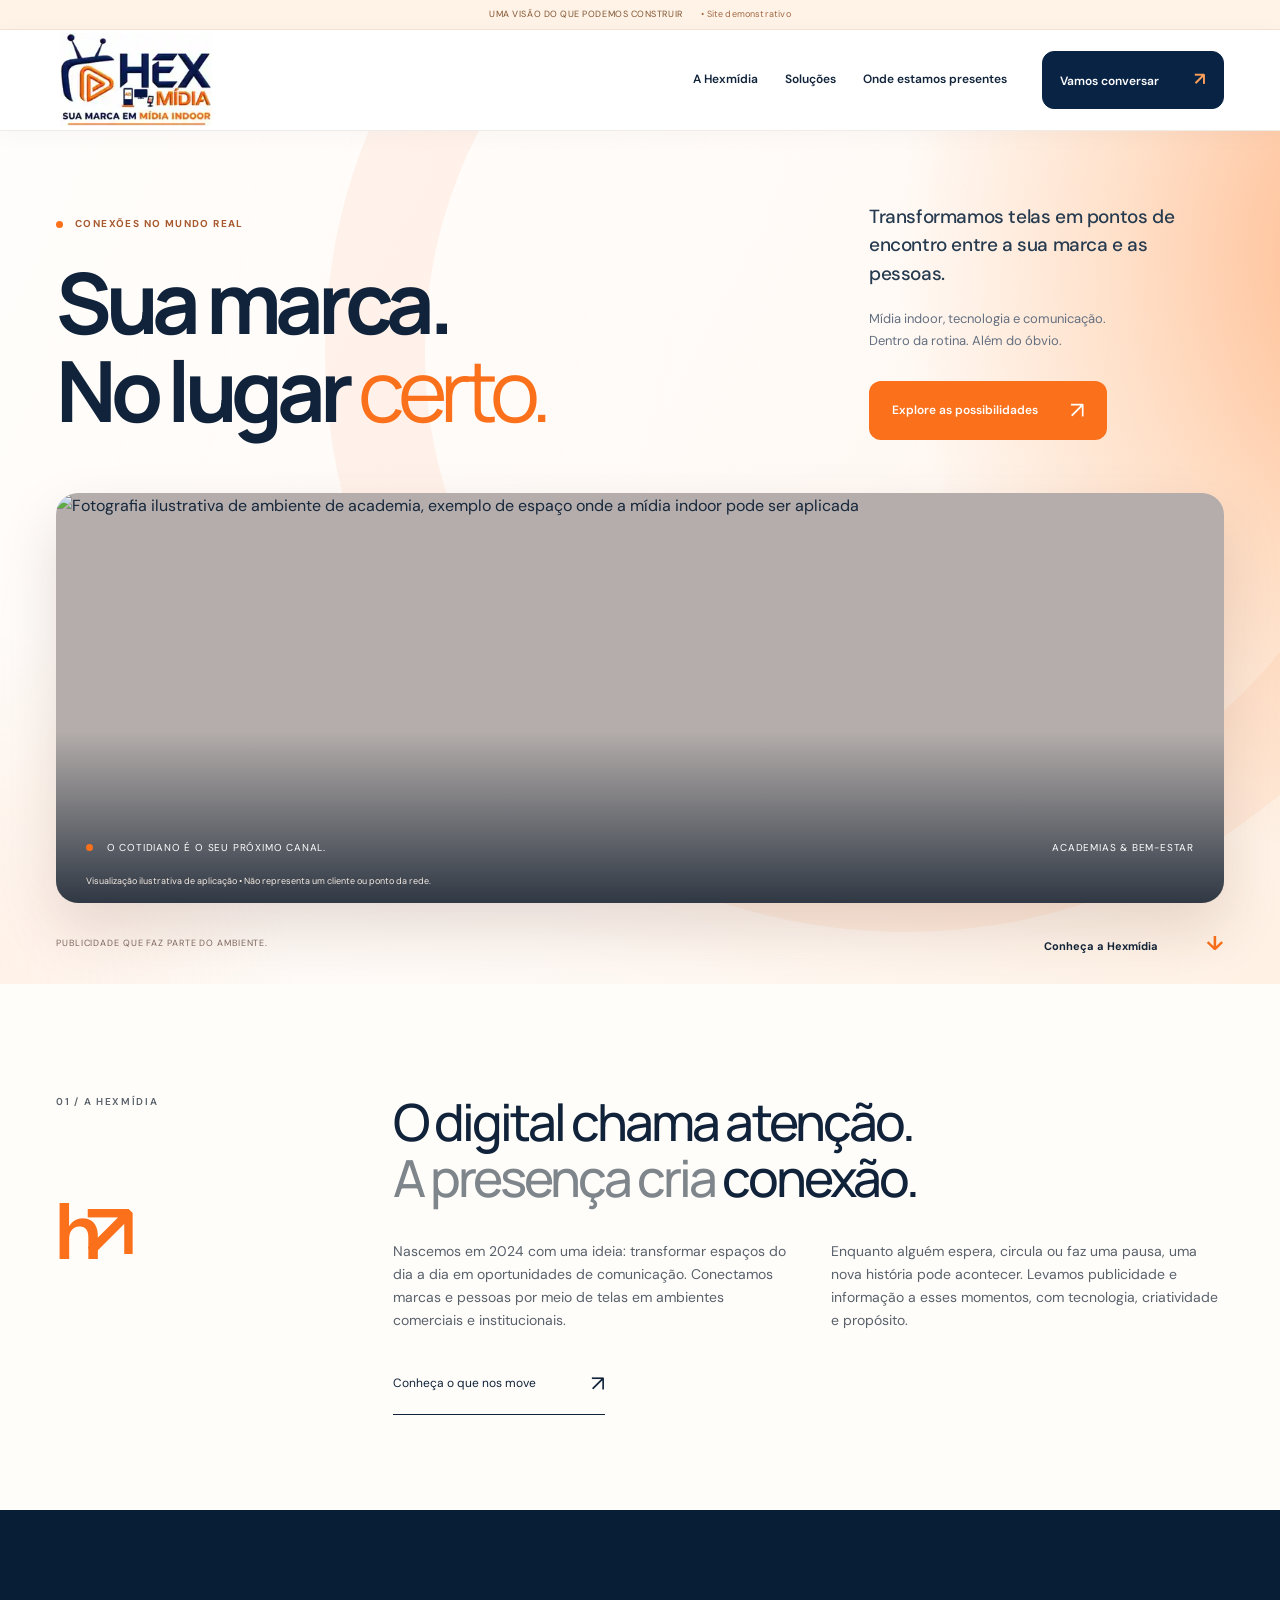
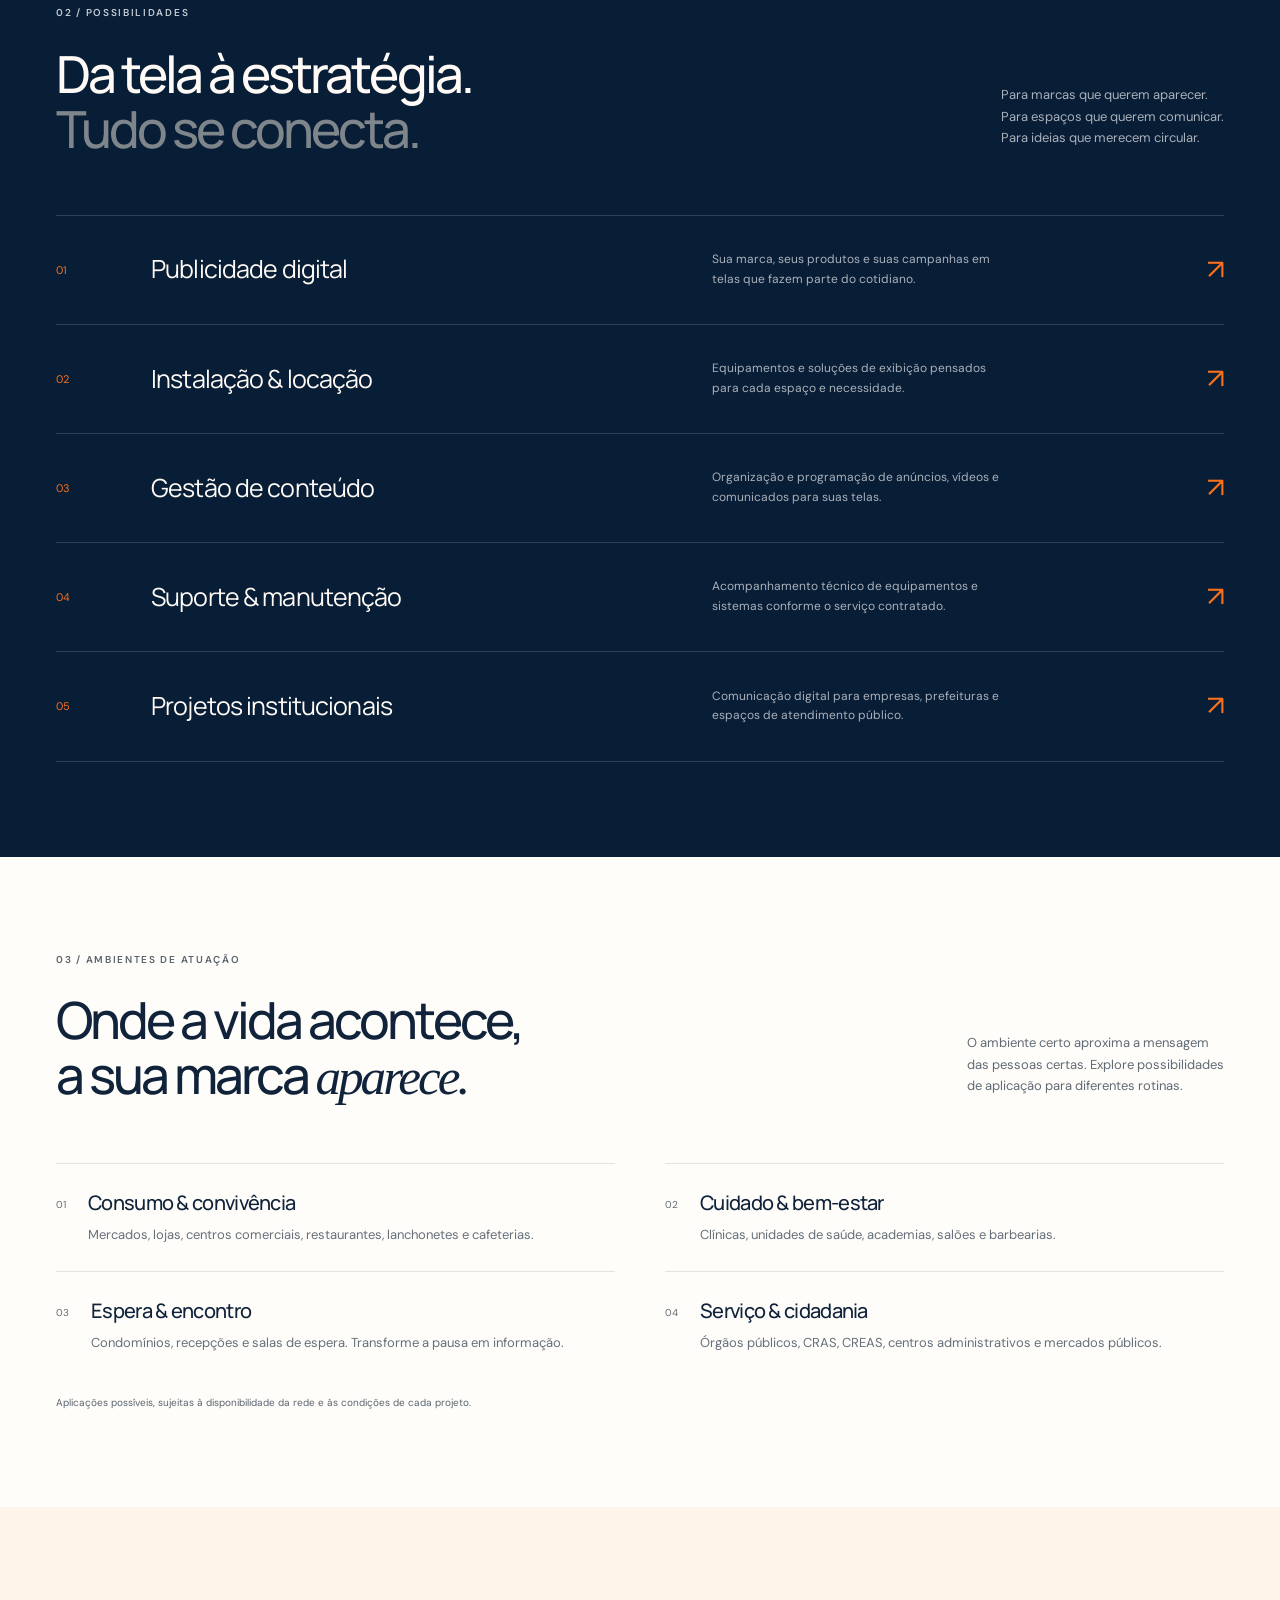
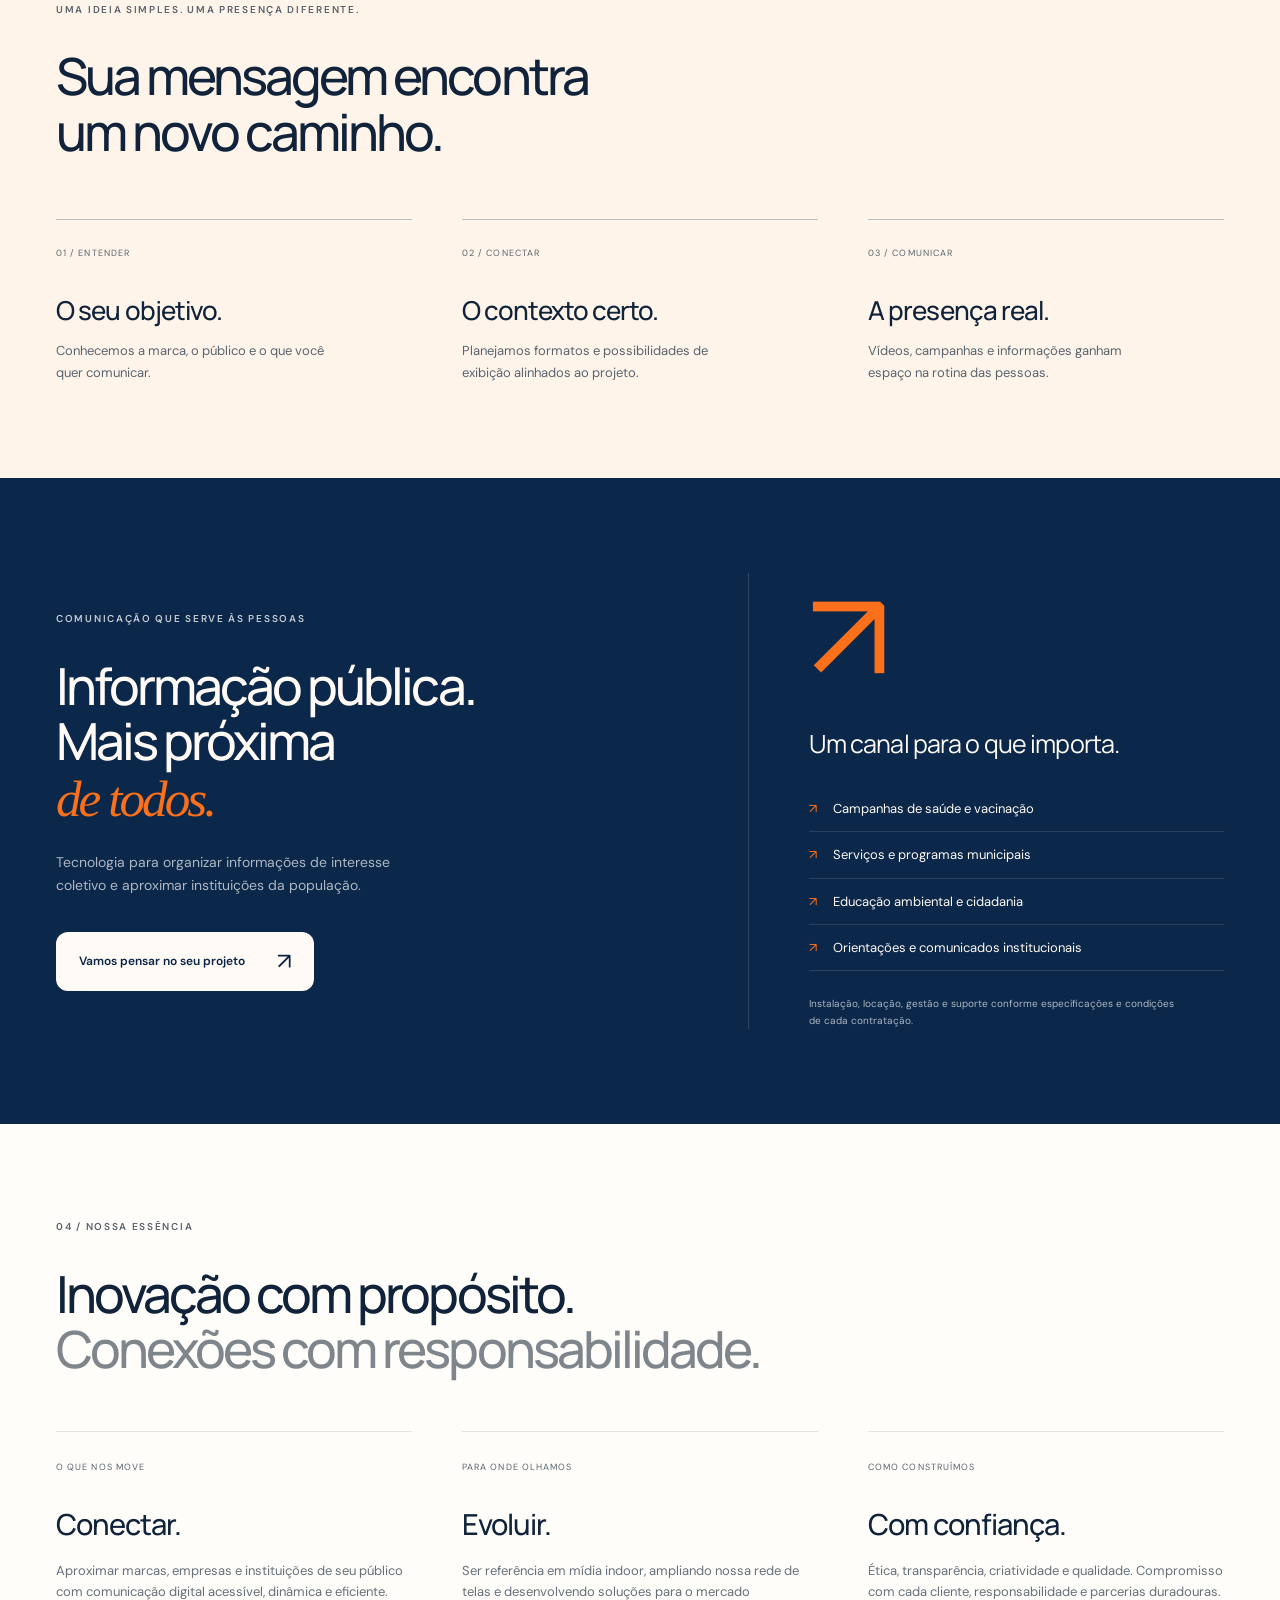
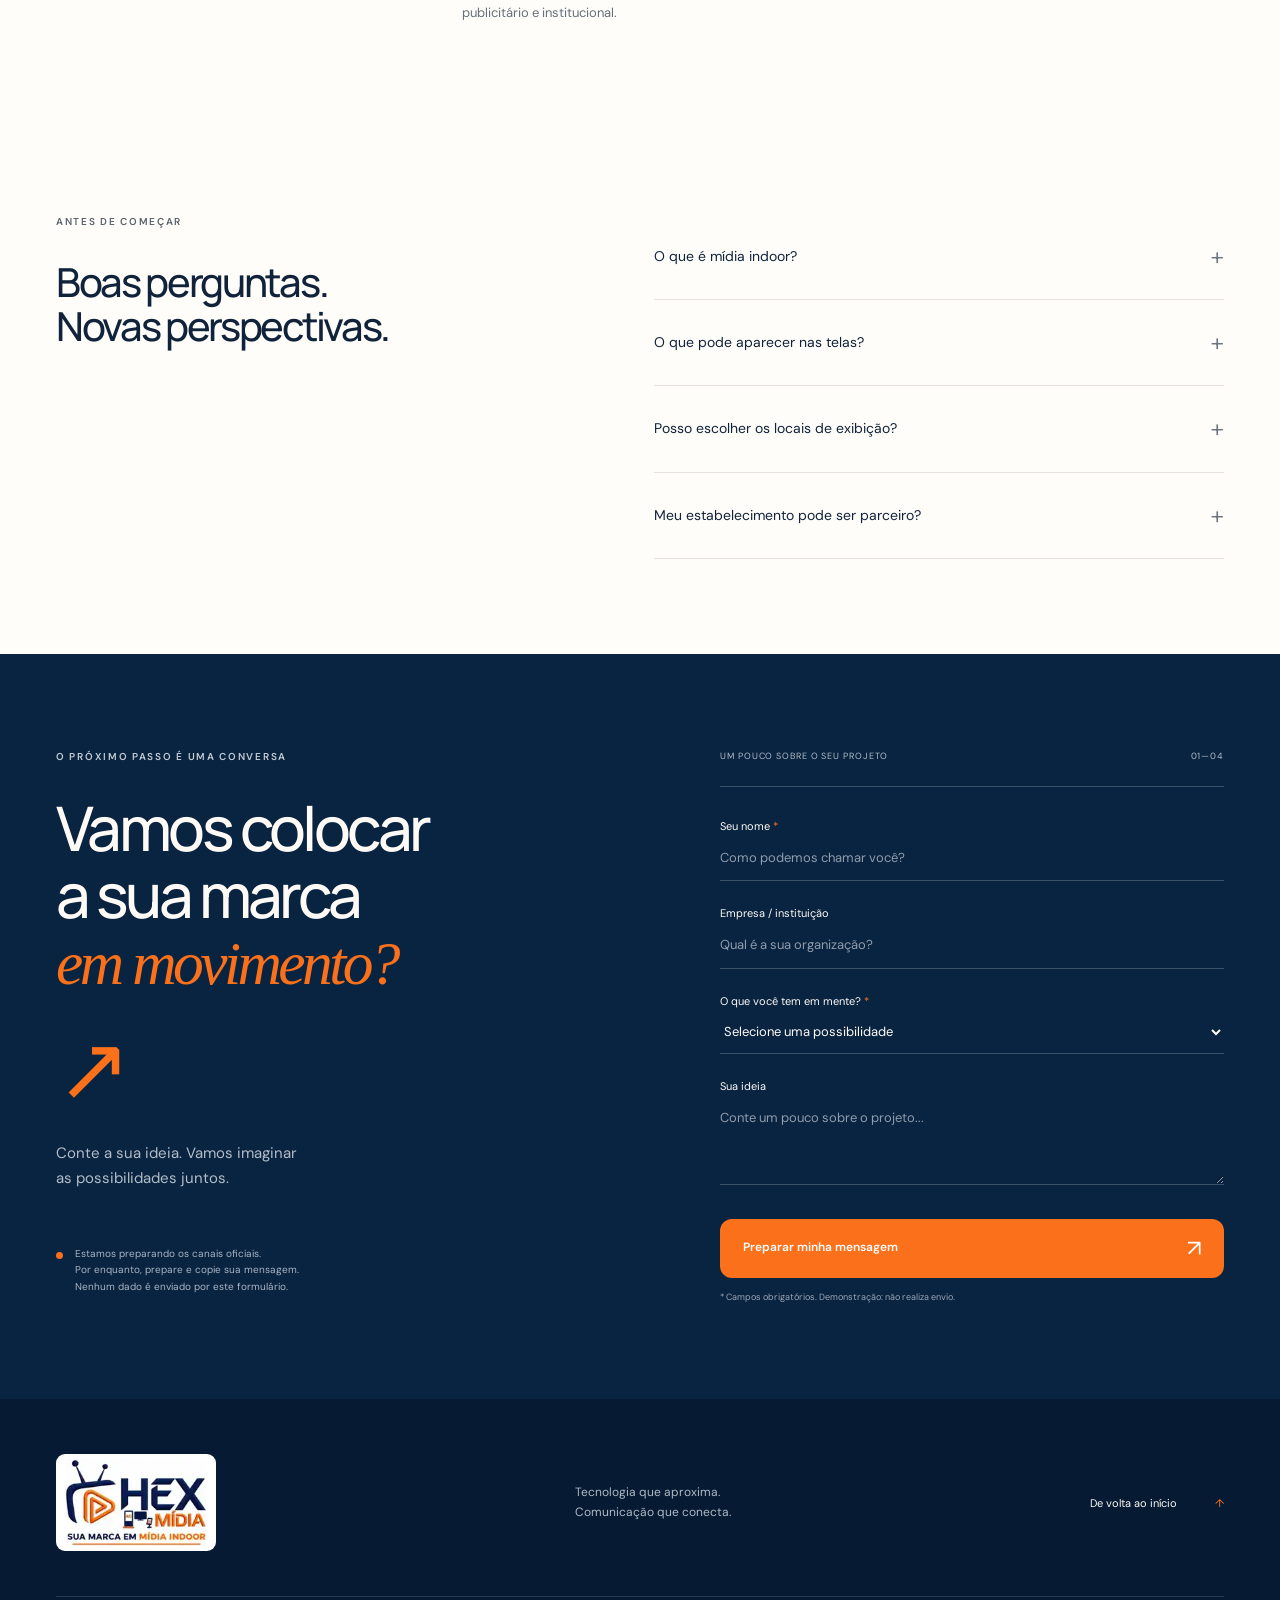
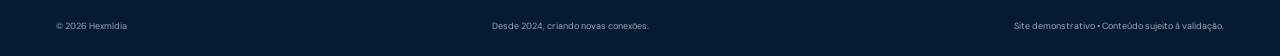
==== commit a38242ff: "Refinar visual Hexmídia: fundo laranja suave, academia e marca oficial" ====
--- a/index.html
+++ b/index.html
@@ -3,7 +3,7 @@
   <head>
     <meta charset="utf-8" />
     <meta name="viewport" content="width=device-width, initial-scale=1" />
-    <meta name="theme-color" content="#101e30" />
+    <meta name="theme-color" content="#fffaf5" />
     <meta
       name="description"
       content="Hexmídia: mídia indoor, publicidade digital e comunicação institucional. Conectamos marcas e pessoas nos espaços do dia a dia."
@@ -16,6 +16,7 @@
     <meta property="og:type" content="website" />
     <title>Hexmídia — Presença no lugar certo.</title>
     <link rel="stylesheet" href="styles.css" />
+    <link rel="stylesheet" href="theme.css" />
     <script src="script.js" defer></script>
   </head>
   <body>
@@ -25,12 +26,7 @@
     </div>
     <header class="header">
       <div class="wrap header-inner">
-        <a class="brand" href="#inicio" aria-label="Hexmídia, início"
-          ><span class="brand-symbol" aria-hidden="true">h<span>↗</span></span
-          ><span
-            >hex<span>mídia</span><small>SUA MARCA EM MÍDIA INDOOR</small></span
-          ></a
-        >
+        <a class="brand official-brand" href="#inicio" aria-label="Hexmídia, início"><img src="assets/hexmidia-logo.webp" alt="Logomarca oficial Hexmídia — Sua marca em mídia indoor" width="210" height="128" /></a>
         <nav id="navigation" aria-label="Navegação principal">
           <a href="#sobre">A Hexmídia</a><a href="#solucoes">Soluções</a
           ><a href="#ambientes">Onde estamos presentes</a
@@ -87,8 +83,8 @@
         <div class="wrap">
           <figure class="hero-scene">
             <img
-              src="assets/indoor-cafe.webp"
-              alt="Conceito ilustrativo de um display digital Hexmídia em uma cafeteria contemporânea"
+              src="https://images.unsplash.com/photo-1534438327276-14e5300c3a48?auto=format&amp;fit=crop&amp;w=1600&amp;q=82"
+              alt="Fotografia ilustrativa de ambiente de academia, exemplo de espaço onde a mídia indoor pode ser aplicada"
               fetchpriority="high"
               width="1536"
               height="1024"
@@ -96,7 +92,7 @@
             <div class="scene-shade"></div>
             <div class="scene-caption">
               <span><i class="dot"></i> O COTIDIANO É O SEU PRÓXIMO CANAL.</span
-              ><span>CAFETERIAS & ESPAÇOS DE CONVIVÊNCIA</span>
+              ><span>ACADEMIAS & BEM-ESTAR</span>
             </div>
             <figcaption>
               Visualização ilustrativa de aplicação • Não representa um cliente
@@ -254,7 +250,7 @@
       <section class="section environments wrap" id="ambientes">
         <div class="section-heading">
           <div>
-            <p class="eyebrow dark">03 / O MUNDO É O CONTEXTO</p>
+            <p class="eyebrow dark">03 / AMBIENTES DE ATUAÇÃO</p>
             <h2>Onde a vida acontece,<br />a sua marca <em>aparece.</em></h2>
           </div>
           <p>
@@ -263,21 +259,6 @@
           </p>
         </div>
         <div class="environment-layout">
-          <div class="environment-visual">
-            <img
-              class="environment-photo"
-              src="assets/indoor-reception.webp"
-              alt="Conceito ilustrativo de uma tela digital Hexmídia em uma recepção contemporânea"
-              width="1024"
-              height="1536"
-              loading="lazy"
-              decoding="async"
-            />
-            <span class="visual-note"
-              >Visualização ilustrativa / Não representa um cliente da
-              rede</span
-            >
-          </div>
           <div class="environment-list">
             <article>
               <span>01</span>
@@ -554,17 +535,7 @@
     <footer>
       <div class="wrap">
         <div class="footer-top">
-          <a
-            class="brand"
-            href="#inicio"
-            aria-label="Hexmídia, voltar ao início"
-            ><span class="brand-symbol" aria-hidden="true"
-              >h<span>↗</span></span
-            ><span
-              >hex<span>mídia</span
-              ><small>SUA MARCA EM MÍDIA INDOOR</small></span
-            ></a
-          >
+          <a class="brand official-brand" href="#inicio" aria-label="Hexmídia, início"><img src="assets/hexmidia-logo.webp" alt="Logomarca oficial Hexmídia — Sua marca em mídia indoor" width="210" height="128" /></a>
           <p>Tecnologia que aproxima.<br />Comunicação que conecta.</p>
           <a class="top-link" href="#inicio"
             >De volta ao início <span>↑</span></a
--- a/theme.css
+++ b/theme.css
@@ -0,0 +1,82 @@
+/* Identidade minimalista Hexmídia: base editorial do Codex preservada */
+:root{--navy:#092345;--deep:#081d36;--orange:#fa701b;--paper:#fffaf5;--ink:#10233a;--muted:#87919d;--line:#e8e2dd}
+body{background:#fffdfa}
+.demo-bar{background:#fff2e7;color:#80542f;border-bottom:1px solid #f3e4d6;letter-spacing:.06em}
+.demo-bar span{color:#a16943}
+.header{background:rgba(255,255,255,.95);color:var(--ink);border-bottom:1px solid #efebe7;box-shadow:0 4px 25px #14263b08;backdrop-filter:blur(18px)}
+.header-inner{height:100px}
+.official-brand{flex:0 0 auto;display:inline-flex;align-items:center;justify-content:center}
+.official-brand img{display:block;width:160px;height:auto;max-height:93px;object-fit:contain}
+.header nav{gap:27px;font-size:12px;font-weight:600}
+.nav-contact{background:var(--navy);color:#fff;border:1px solid var(--navy);padding:13px 17px;border-radius:12px;margin-left:8px}
+.nav-contact span{color:#ffa05a}
+.header nav .nav-contact:hover{background:#163c6f;color:#fff}
+.hero{position:relative;isolation:isolate;overflow:hidden;background:radial-gradient(ellipse 47% 85% at 110% 14%,rgba(255,124,43,.53) 0%,rgba(255,155,84,.25) 48%,transparent 85%),radial-gradient(ellipse 40% 58% at -9% 102%,rgba(255,178,122,.19) 0%,transparent 80%),linear-gradient(118deg,#fffdfb 0%,#fffaf6 55%,#fff1e4 100%);color:var(--ink);padding-top:72px}
+.hero:before{content:"";pointer-events:none;position:absolute;z-index:-1;right:-16%;top:-42%;width:75vw;height:75vw;border-radius:50%;border:100px solid rgba(255,149,81,.09);transform:rotate(-18deg)}
+.hero:after{content:"";pointer-events:none;position:absolute;z-index:-1;inset:0;background:repeating-linear-gradient(100deg,transparent 0 86px,rgba(204,110,46,.012) 86px 87px);opacity:.55}
+.hero-top{align-items:center;grid-template-columns:1.4fr 1fr;padding-bottom:45px;gap:55px}
+.hero h1{font-weight:700;font-size:clamp(52px,6.6vw,88px);letter-spacing:-.075em;line-height:1.05;max-width:860px}
+.hero h1 em{font-family:"Manrope",Arial,sans-serif;font-style:normal;color:var(--orange)}
+.hero .eyebrow{color:#a75a30;font-weight:700;letter-spacing:.14em;margin-bottom:25px}
+.hero .hero-asterisk{display:none}
+.hero-intro{max-width:355px}
+.hero-intro>p:first-child{font-size:19px;line-height:1.5;color:#263b50;font-weight:500}
+.hero-intro .subtle{color:#647081;font-size:13px}
+.button{border-radius:12px}
+.orange{color:#fff}
+.hero-scene{height:410px;border-radius:22px;box-shadow:0 27px 58px #582a1426;background:#b4adab}
+.hero-scene>img{object-position:center 55%;filter:saturate(.92) contrast(.96)}
+.scene-shade{background:linear-gradient(to top,rgba(10,23,39,.78),transparent 42%)}
+.scene-caption{font-size:10px;letter-spacing:.08em}
+.hero-scene figcaption{color:#f4eae2}
+.hero-bottom{color:#7f6a62}
+.hero-bottom a{color:var(--ink);font-weight:700}
+.ticker{display:none}
+.section{padding-block:95px}
+.about{padding-top:110px}
+.about .little-mark{color:var(--orange)}
+h2{letter-spacing:-.058em}
+.services .service:hover{background:#ffffff09}
+.environments{padding-block:95px}
+.environment-layout{display:block}
+.environment-list{display:grid;grid-template-columns:repeat(2,minmax(0,1fr));gap:0 50px}
+.environment-list article{padding:26px 8px 26px 0}
+.environment-list>.fine-print{grid-column:1/-1}
+.process{background:#fff4ea}
+.public{background:#0b2749}
+.contact{background:#092441}
+footer{background:#061b33}
+.footer-top .official-brand{padding:5px 9px;background:#fff;border-radius:9px}
+.footer-top .official-brand img{width:142px;max-height:none}
+@media(max-width:1100px){.header nav{gap:16px}.hero h1{font-size:clamp(56px,7.4vw,79px)}}
+@media(max-width:960px){
+ .header-inner{height:82px}
+ .official-brand img{width:129px;max-height:77px}
+ .menu-toggle{border-color:#d8d3ce}
+ .menu-toggle span{background:var(--ink)}
+ .header nav{background:#fff;color:var(--ink);border-bottom:1px solid #e9e5e1;box-shadow:0 14px 25px #162b3a17;top:82px}
+ .nav-contact{margin-left:0;text-align:center}
+ .hero-top{grid-template-columns:1fr}
+ .hero-intro{justify-self:start;max-width:660px}
+ .hero-scene{height:390px}
+}
+@media(max-width:640px){
+ .header-inner{height:74px}
+ .header nav{top:74px}
+ .official-brand img{width:116px;max-height:68px}
+ .demo-bar{font-size:8px}
+ .hero{padding-top:54px}
+ .hero h1{font-size:clamp(45px,11vw,70px)}
+ .hero-top{padding-bottom:28px;gap:22px}
+ .hero .eyebrow{font-size:9px;margin-bottom:18px}
+ .hero-intro>p:first-child{font-size:17px}
+ .hero-intro .subtle{font-size:12px}
+ .hero-scene{height:300px;border-radius:16px}
+ .hero-scene>img{object-position:center}
+ .hero-bottom{padding-block:18px}
+ .section{padding-block:70px}
+ .environment-list{grid-template-columns:1fr}
+ .environment-list article{padding-block:23px}
+ .footer-top .official-brand img{width:130px}
+}
+@media(prefers-reduced-motion:reduce){.hero:before,.hero:after{animation:none}}
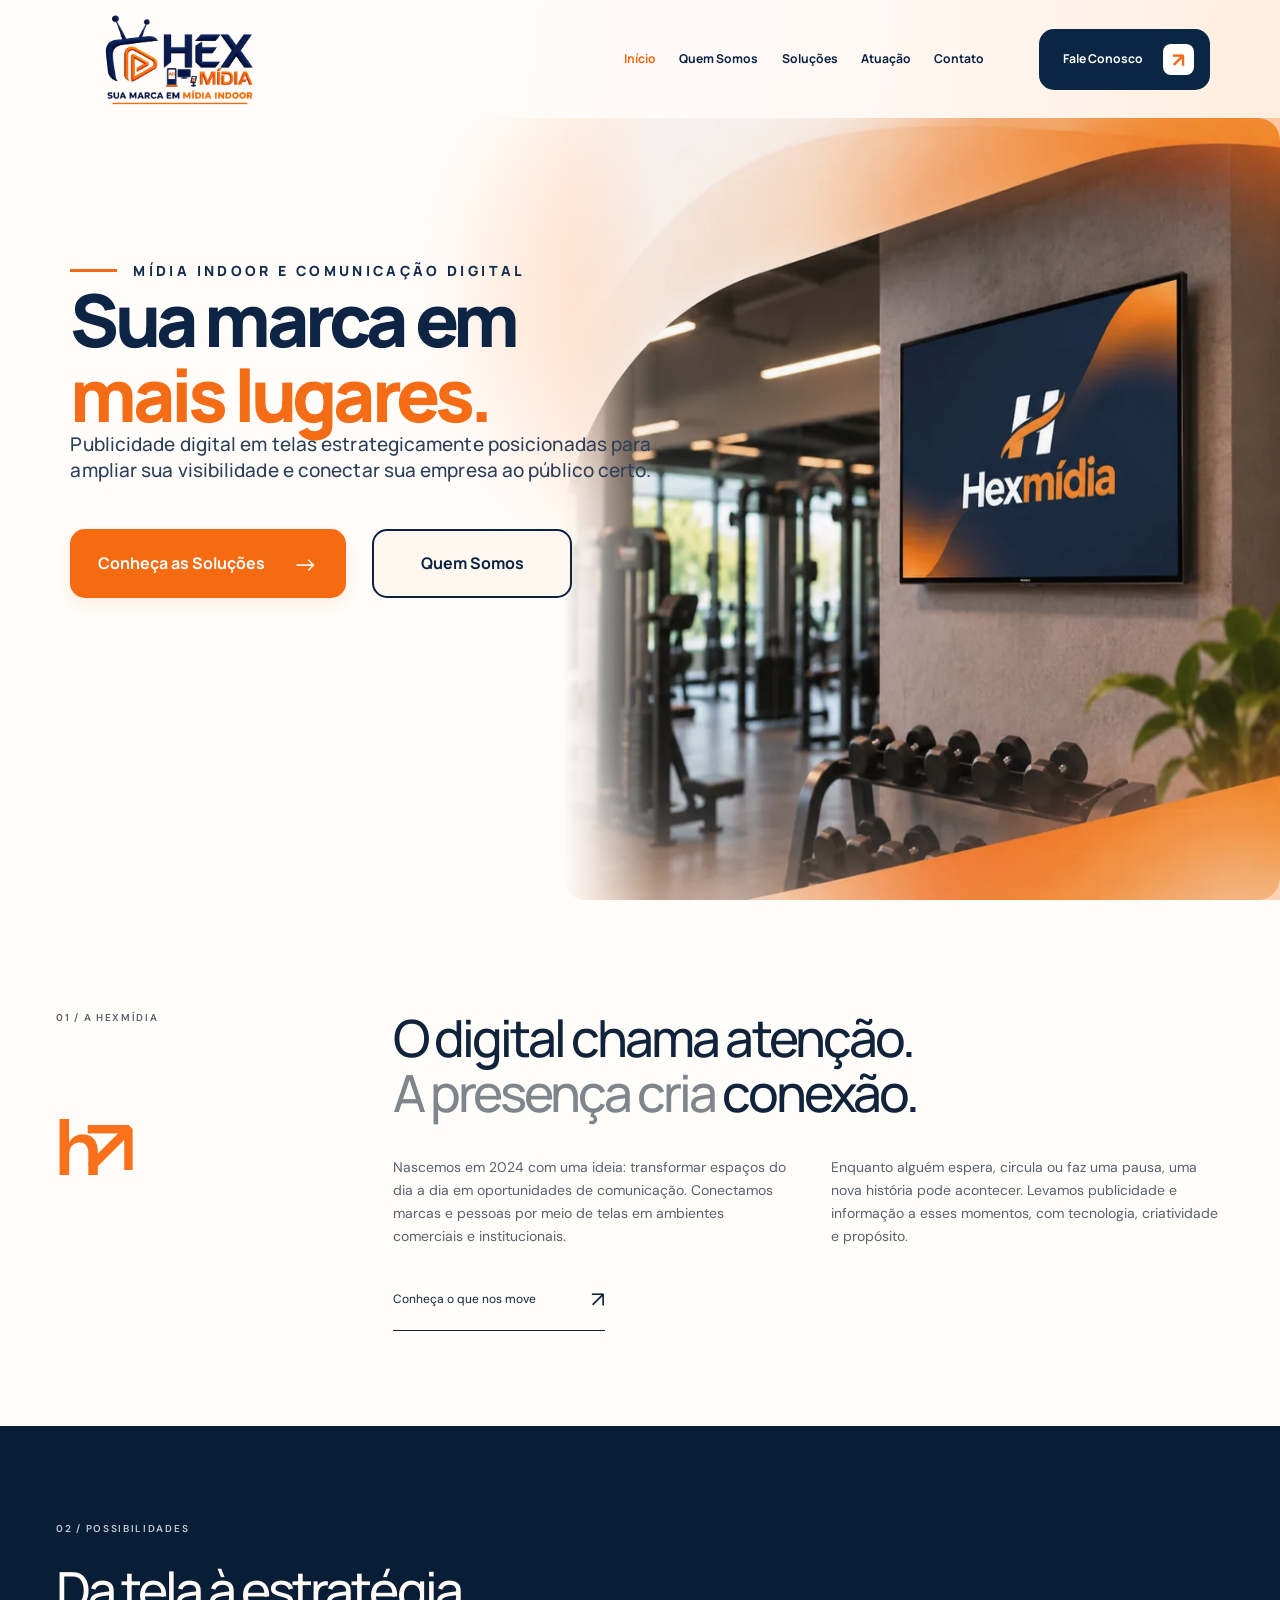
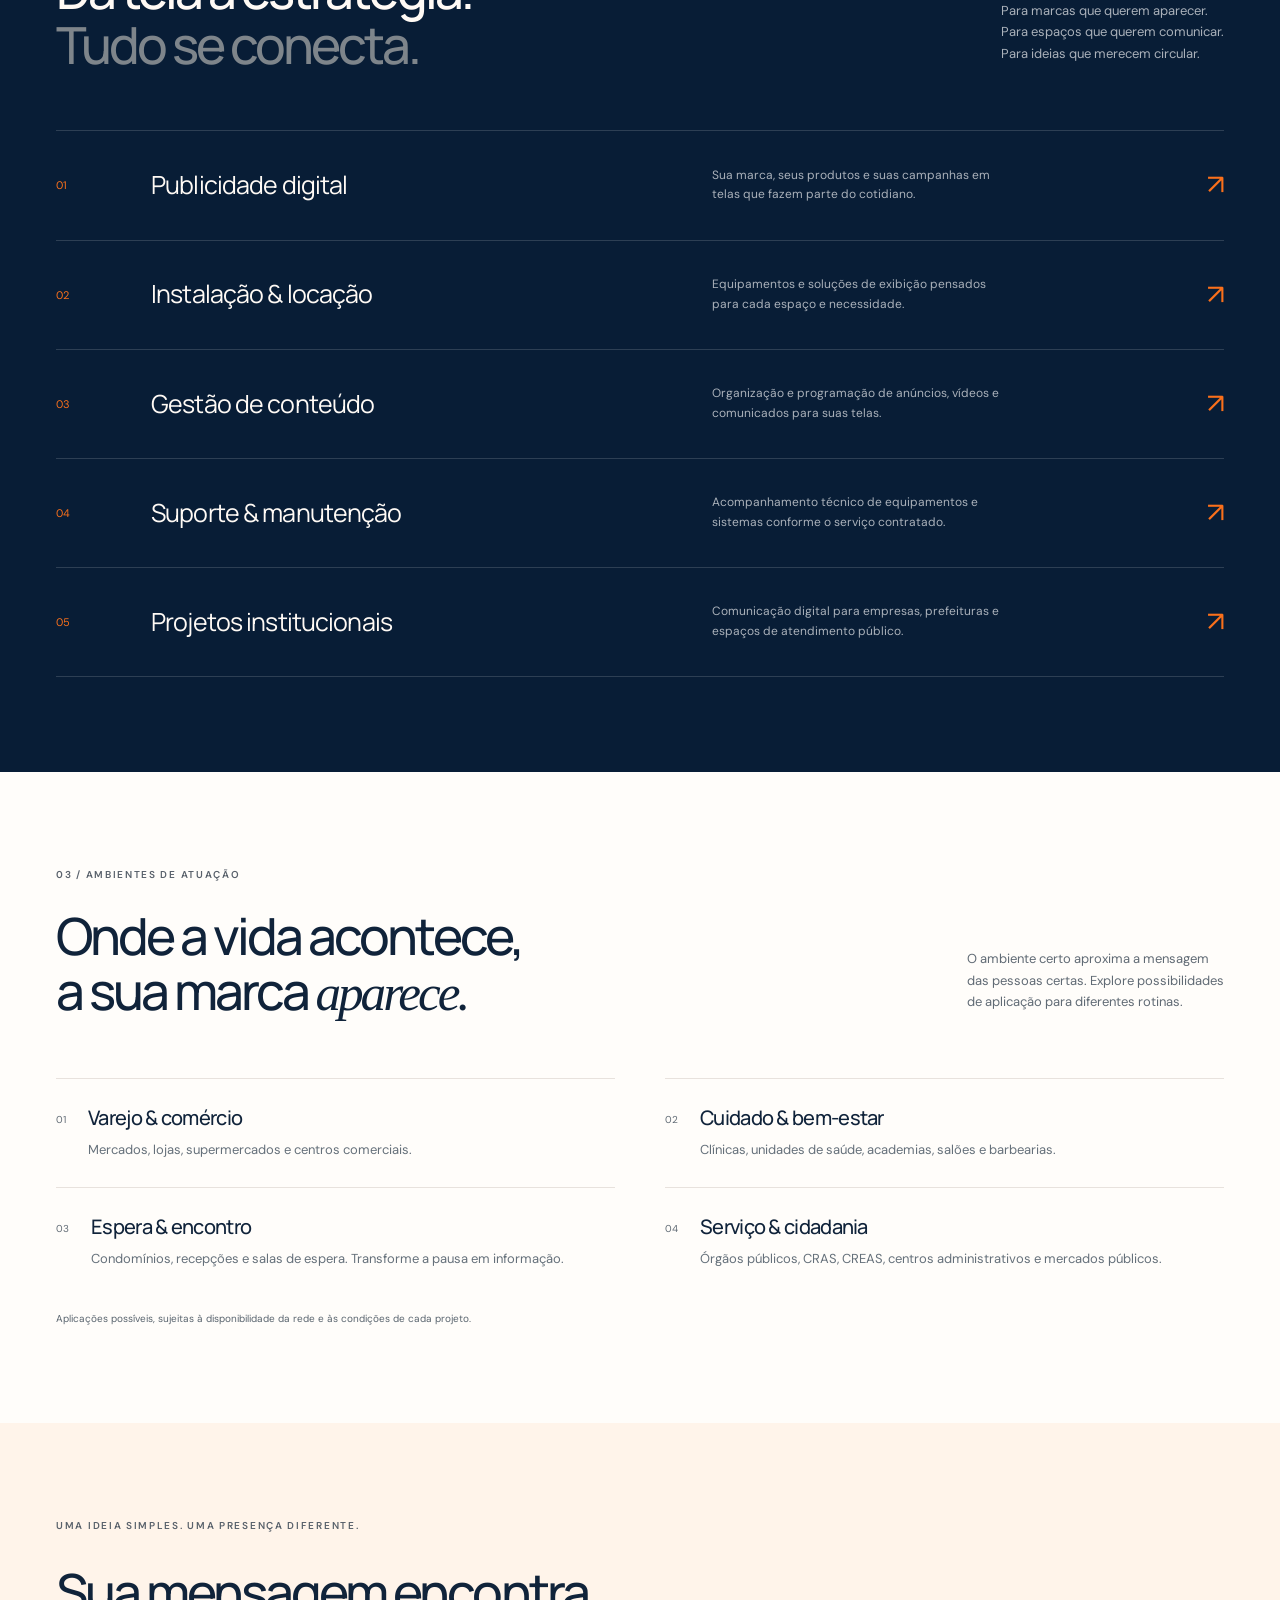
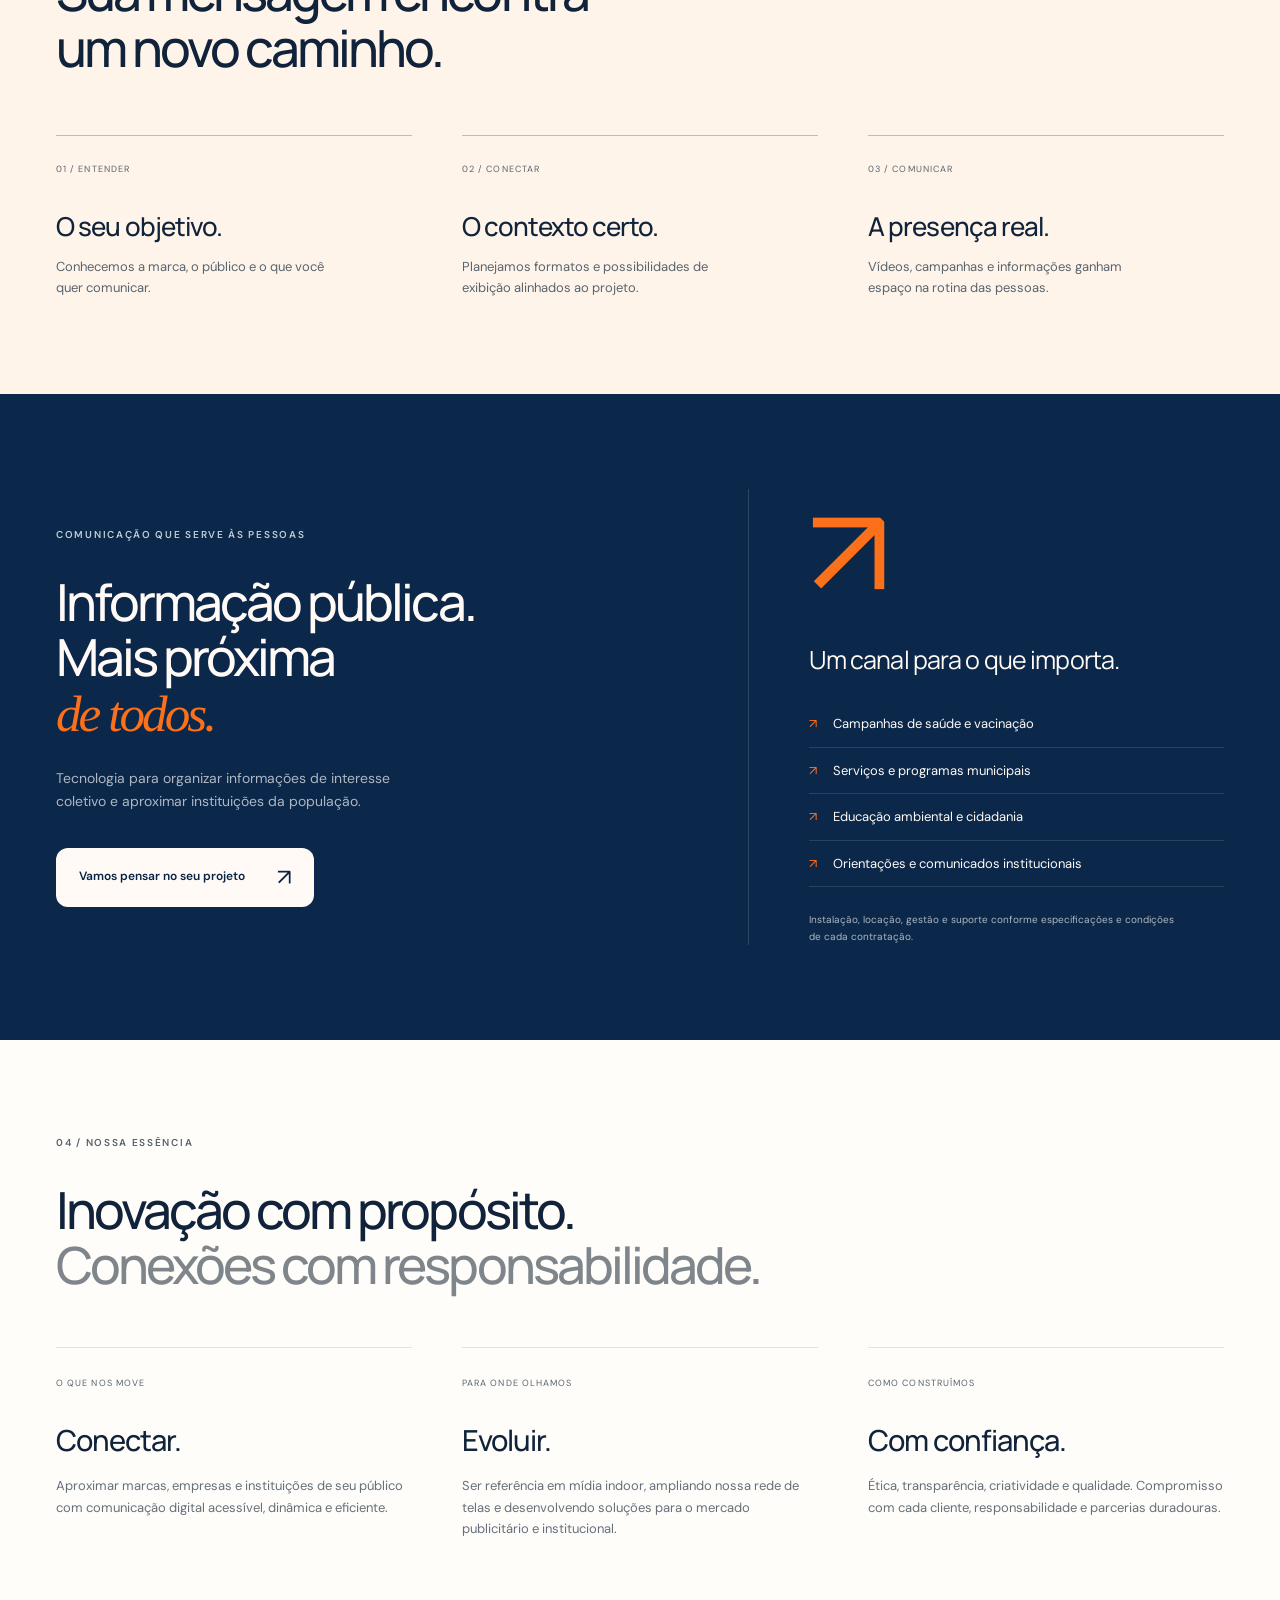
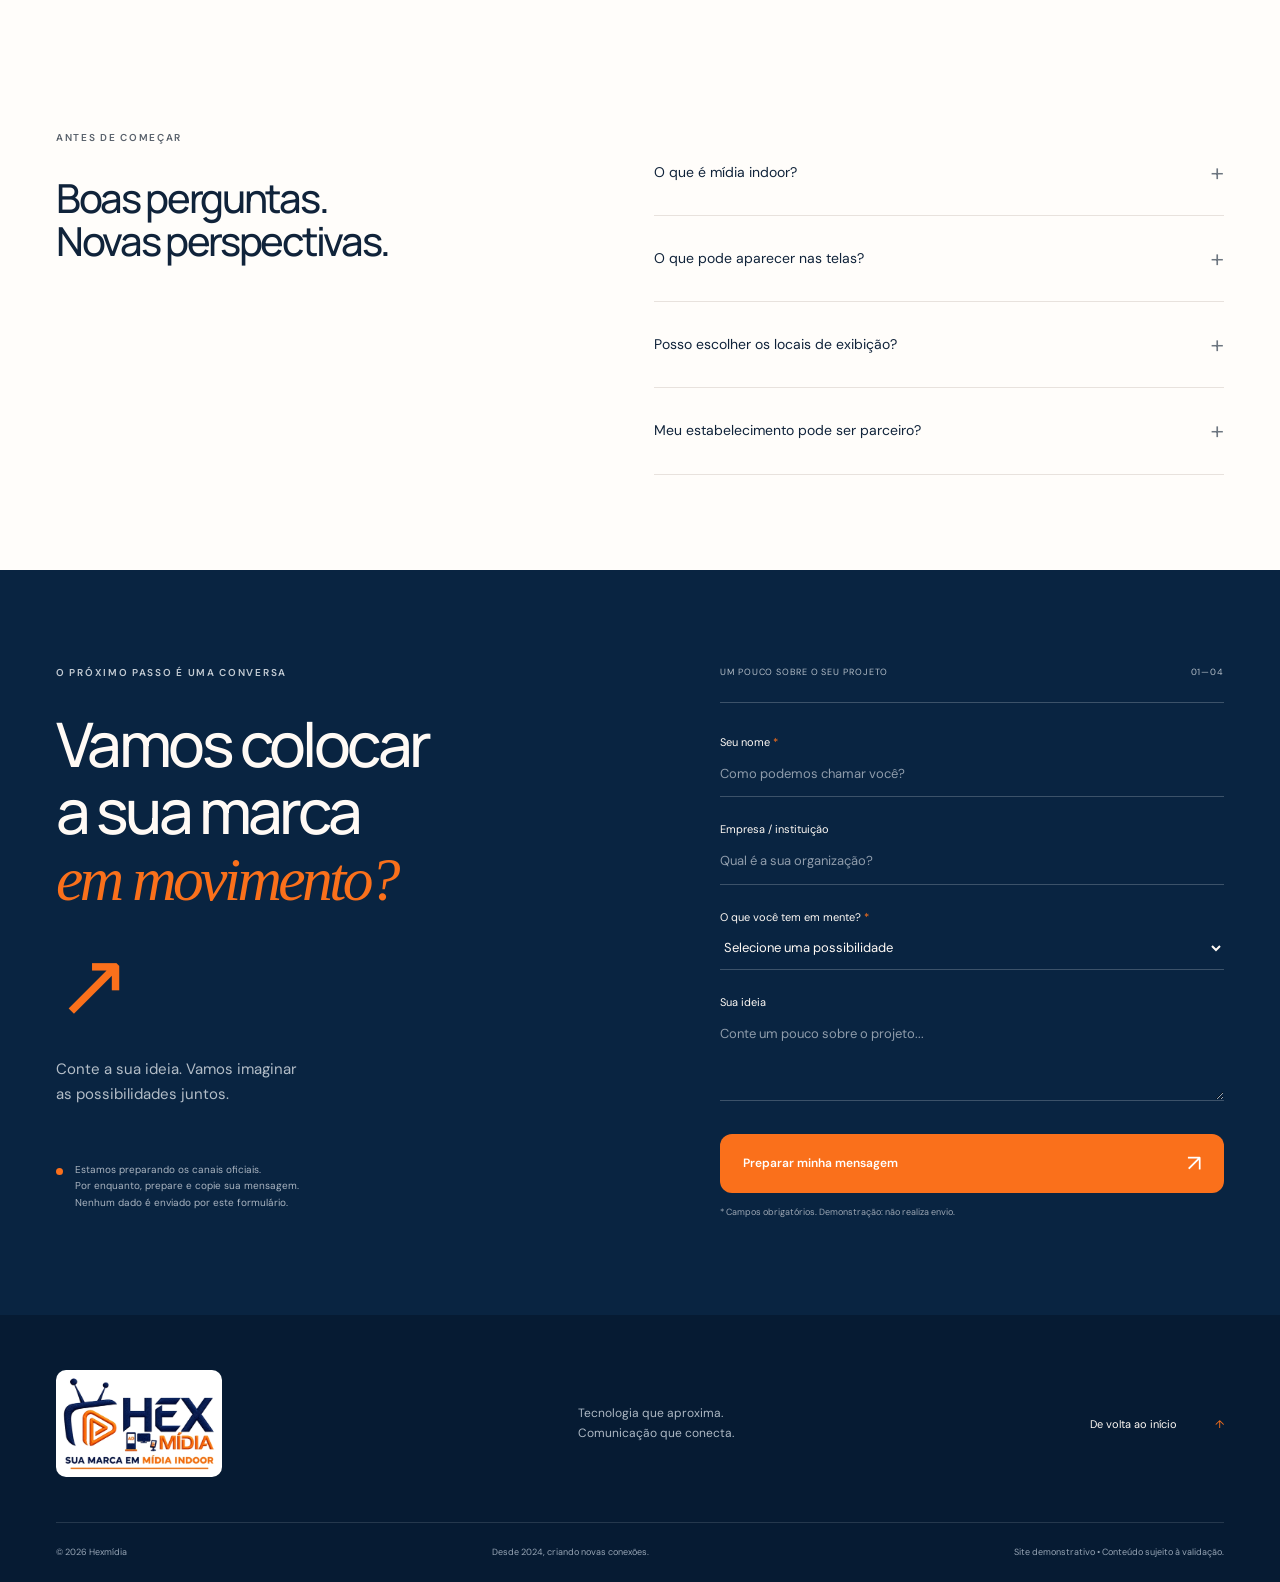
==== commit 1417f059: "Recriar home fiel à referência visual com academia e marca oficial" ====
--- a/index.html
+++ b/index.html
@@ -17,146 +17,14 @@
     <title>Hexmídia — Presença no lugar certo.</title>
     <link rel="stylesheet" href="styles.css" />
     <link rel="stylesheet" href="theme.css" />
+    <link rel="stylesheet" href="reference.css" />
     <script src="script.js" defer></script>
   </head>
   <body>
     <a class="skip-link" href="#principal">Pular para o conteúdo</a>
-    <div class="demo-bar">
-      UMA VISÃO DO QUE PODEMOS CONSTRUIR <span>• Site demonstrativo</span>
-    </div>
-    <header class="header">
-      <div class="wrap header-inner">
-        <a class="brand official-brand" href="#inicio" aria-label="Hexmídia, início"><img src="assets/hexmidia-logo.webp" alt="Logomarca oficial Hexmídia — Sua marca em mídia indoor" width="210" height="128" /></a>
-        <nav id="navigation" aria-label="Navegação principal">
-          <a href="#sobre">A Hexmídia</a><a href="#solucoes">Soluções</a
-          ><a href="#ambientes">Onde estamos presentes</a
-          ><a class="nav-contact" href="#contato"
-            >Vamos conversar <span>↗</span></a
-          >
-        </nav>
-        <button
-          class="menu-toggle"
-          aria-expanded="false"
-          aria-controls="navigation"
-          aria-label="Abrir menu"
-        >
-          <span></span><span></span>
-        </button>
-      </div>
-    </header>
+<header class="reference-header"><div class="ref-wrap ref-header-inner"><a href="#inicio" class="brand official-brand"><img src="assets/hexmidia-logo.webp" alt="Hexmídia"></a><nav id="navigation" aria-label="Navegação principal"><a class="ref-active" href="#inicio">Início</a><a href="#sobre">Quem Somos</a><a href="#solucoes">Soluções</a><a href="#ambientes">Atuação</a><a href="#contato">Contato</a><a class="ref-contact" href="#contato">Fale Conosco <span aria-hidden="true">↗</span></a></nav><button class="menu-toggle" aria-expanded="false" aria-controls="navigation" aria-label="Abrir menu"><span></span><span></span></button></div></header>
     <main id="principal">
-      <section class="hero" id="inicio">
-        <div class="wrap hero-top">
-          <div class="hero-heading">
-            <p class="eyebrow">
-              <span class="dot"></span> CONEXÕES NO MUNDO REAL
-            </p>
-            <h1>
-              Sua marca.<br />No lugar <em>certo.</em
-              ><span class="hero-asterisk" aria-hidden="true"
-                ><svg
-                  class="asterisk-icon"
-                  viewBox="0 0 100 100"
-                  fill="none"
-                  stroke="currentColor"
-                  stroke-width="9"
-                  aria-hidden="true"
-                >
-                  <path d="M50 5v90M5 50h90M18 18l64 64M18 82l64-64" /></svg
-              ></span>
-            </h1>
-          </div>
-          <div class="hero-intro">
-            <p>
-              Transformamos telas em pontos de encontro entre a sua marca e as
-              pessoas.
-            </p>
-            <p class="subtle">
-              Mídia indoor, tecnologia e comunicação.<br />Dentro da rotina.
-              Além do óbvio.
-            </p>
-            <a class="button orange" href="#solucoes"
-              >Explore as possibilidades <span>↗</span></a
-            >
-          </div>
-        </div>
-        <div class="wrap">
-          <figure class="hero-scene">
-            <img
-              src="https://images.unsplash.com/photo-1534438327276-14e5300c3a48?auto=format&amp;fit=crop&amp;w=1600&amp;q=82"
-              alt="Fotografia ilustrativa de ambiente de academia, exemplo de espaço onde a mídia indoor pode ser aplicada"
-              fetchpriority="high"
-              width="1536"
-              height="1024"
-            />
-            <div class="scene-shade"></div>
-            <div class="scene-caption">
-              <span><i class="dot"></i> O COTIDIANO É O SEU PRÓXIMO CANAL.</span
-              ><span>ACADEMIAS & BEM-ESTAR</span>
-            </div>
-            <figcaption>
-              Visualização ilustrativa de aplicação • Não representa um cliente
-              ou ponto da rede.
-            </figcaption>
-          </figure>
-        </div>
-        <div class="wrap hero-bottom">
-          <span>PUBLICIDADE QUE FAZ PARTE DO AMBIENTE.</span
-          ><a href="#sobre">Conheça a Hexmídia <span>↓</span></a>
-        </div>
-      </section>
-      <div class="ticker" aria-label="Tecnologia, presença, conexão">
-        <div>
-          TECNOLOGIA
-          <span
-            ><svg
-              class="asterisk-icon"
-              viewBox="0 0 100 100"
-              fill="none"
-              stroke="currentColor"
-              stroke-width="9"
-              aria-hidden="true"
-            >
-              <path d="M50 5v90M5 50h90M18 18l64 64M18 82l64-64" /></svg
-          ></span>
-          PRESENÇA
-          <span
-            ><svg
-              class="asterisk-icon"
-              viewBox="0 0 100 100"
-              fill="none"
-              stroke="currentColor"
-              stroke-width="9"
-              aria-hidden="true"
-            >
-              <path d="M50 5v90M5 50h90M18 18l64 64M18 82l64-64" /></svg
-          ></span>
-          CONEXÃO
-          <span
-            ><svg
-              class="asterisk-icon"
-              viewBox="0 0 100 100"
-              fill="none"
-              stroke="currentColor"
-              stroke-width="9"
-              aria-hidden="true"
-            >
-              <path d="M50 5v90M5 50h90M18 18l64 64M18 82l64-64" /></svg
-          ></span>
-          MÍDIA INDOOR
-          <span
-            ><svg
-              class="asterisk-icon"
-              viewBox="0 0 100 100"
-              fill="none"
-              stroke="currentColor"
-              stroke-width="9"
-              aria-hidden="true"
-            >
-              <path d="M50 5v90M5 50h90M18 18l64 64M18 82l64-64" /></svg
-          ></span>
-        </div>
-      </div>
+      <section class="reference-hero" id="inicio"><figure class="hero-scene hero-scene-art"><img src="assets/academia-hero.webp" width="900" height="815" alt="Ilustração de mídia indoor em academia"><figcaption class="scene-legal">Imagem ilustrativa de uma possibilidade de mídia indoor em academia. Não representa instalação real da Hexmídia.</figcaption></figure><div class="ref-wrap hero-reference-wrap"><div class="hero-reference-copy"><p class="hero-ref-kicker">MÍDIA INDOOR E COMUNICAÇÃO DIGITAL</p><h1>Sua marca em<br><em>mais lugares.</em><span class="hero-asterisk" aria-hidden="true"></span></h1><p class="hero-ref-desc">Publicidade digital em telas estrategicamente posicionadas para ampliar sua visibilidade e conectar sua empresa ao público certo.</p><div class="hero-ref-actions"><a class="ref-button ref-button-orange" href="#solucoes">Conheça as Soluções <span>→</span></a><a class="ref-button ref-button-outline" href="#sobre">Quem Somos</a></div></div></div></section>
       <section class="section about wrap" id="sobre">
         <div class="section-side">
           <p class="eyebrow dark">01 / A HEXMÍDIA</p>
@@ -263,10 +131,9 @@
             <article>
               <span>01</span>
               <div>
-                <h3>Consumo & convivência</h3>
+                <h3>Varejo & comércio</h3>
                 <p>
-                  Mercados, lojas, centros comerciais, restaurantes, lanchonetes
-                  e cafeterias.
+                  Mercados, lojas, supermercados e centros comerciais.
                 </p>
               </div>
             </article>
--- a/reference.css
+++ b/reference.css
@@ -0,0 +1,38 @@
+.reference-header,.reference-hero{font-family:"Manrope","DM Sans",Arial,sans-serif}.reference-header *, .reference-hero *{box-sizing:border-box}.reference-header a,.reference-hero a{text-decoration:none;color:inherit}.reference-hero figure,.reference-hero h1,.reference-hero p{margin:0}.ref-wrap{width:min(1490px,calc(100% - 11vw));margin:0 auto}
+.reference-header{position:relative;z-index:30;background:linear-gradient(98deg,#fffdfa 0%,#fffaf8 58%,#ffeedf 100%);border-bottom:0;color:#0a2242}
+.ref-header-inner{height:118px;display:flex;align-items:center;justify-content:space-between;gap:32px}
+.official-brand{display:flex;align-items:center;flex-shrink:0;line-height:1}.official-brand img{width:218px;height:107px;object-fit:contain}
+.reference-header nav{display:flex;align-items:center;gap:clamp(14px,1.8vw,30px);font-weight:700;font-size:clamp(12px,.95vw,15px);white-space:nowrap}
+.reference-header nav>a:not(.ref-contact){padding:9px 0;position:relative}.reference-header nav>a:not(.ref-contact):after{content:"";position:absolute;height:2px;left:0;bottom:0;width:0;background:#f46b14;transition:width .2s}.reference-header nav>a:hover:after,.reference-header nav>.ref-active:after{width:100%}.reference-header nav>.ref-active{color:#ef6614}
+.ref-contact{padding:15px 16px 15px 24px;border-radius:15px;background:#092744;color:white;display:flex;align-items:center;gap:20px;margin-left:clamp(10px,2.5vw,45px)}.ref-contact span{background:#fff;color:#f46b14;border-radius:8px;width:31px;height:31px;display:flex;align-items:center;justify-content:center;font-size:20px}
+.menu-toggle{display:none}
+.reference-hero{height:min(850px,calc(100svh - 118px));min-height:670px;position:relative;isolation:isolate;overflow:hidden;background:linear-gradient(100deg,#fffdfa 0%,#fffcfa 55%,#ffd2b0 100%);color:#0d2340}
+.reference-hero:before{content:"";position:absolute;inset:-25% -20% auto 35%;height:740px;z-index:-2;background:radial-gradient(ellipse,#ffac6f 0%,rgba(255,163,102,.44) 44%,transparent 74%);filter:blur(28px)}
+.reference-hero .hero-scene-art{position:absolute;right:0;top:0;width:56%;height:100%;z-index:-1;overflow:hidden;display:block;pointer-events:none}
+.reference-hero .hero-scene-art img{display:block;width:100%;height:100%;object-fit:fill}
+.hero-reference-wrap{height:100%;display:flex;align-items:flex-start}
+.hero-reference-copy{padding-top:clamp(100px,11vw,146px);max-width:690px;position:relative;z-index:2}
+.hero-ref-kicker{display:flex;align-items:center;gap:16px;font-size:14px;font-weight:800;letter-spacing:.24em;color:#152d4b;white-space:nowrap;margin-bottom:31px}
+.hero-ref-kicker:before{content:"";display:block;width:47px;height:3px;background:#f66a14;flex:none}
+.reference-hero h1{font-size:clamp(60px,5.7vw,94px);letter-spacing:-.065em;line-height:1.03;font-weight:800;color:#0e2444;max-width:730px}
+.reference-hero h1 em{font-style:normal;font-family:inherit;font-weight:800;color:#f46c16}
+.hero-ref-desc{font-size:clamp(18px,1.48vw,23px);line-height:1.36;letter-spacing:.005em;margin-top:25px;max-width:640px;font-weight:500;color:#2d3f59}
+.hero-ref-actions{display:flex;gap:26px;margin-top:45px;flex-wrap:wrap}
+.ref-button{display:inline-flex;align-items:center;justify-content:center;min-height:62px;border-radius:15px;font-weight:700;padding:14px 28px;font-size:16px;gap:28px;transition:transform .2s,box-shadow .2s}.ref-button:hover{transform:translateY(-2px)}.ref-button-orange{color:white;background:#f66b11;box-shadow:0 6px 15px #f66b111c}.ref-button-orange span{font-size:25px;font-weight:400}.ref-button-outline{border:2px solid #0a2340;color:#0a2340;background:#fff7f0;min-width:200px}
+@media(min-width:1800px){.reference-hero{height:830px}.hero-reference-copy{padding-top:136px}}
+@media(max-width:1200px){.reference-header,.reference-hero{font-family:"Manrope","DM Sans",Arial,sans-serif}.reference-header *, .reference-hero *{box-sizing:border-box}.reference-header a,.reference-hero a{text-decoration:none;color:inherit}.reference-hero figure,.reference-hero h1,.reference-hero p{margin:0}.ref-wrap{width:calc(100% - 8vw)}.official-brand img{width:170px;height:87px}.ref-header-inner{height:96px}.reference-header nav{gap:18px}.ref-contact{margin-left:12px;gap:12px}.reference-hero{min-height:650px;height:700px}.hero-reference-copy{padding-top:110px;max-width:570px}.reference-hero h1{font-size:clamp(58px,6.2vw,79px)}.hero-ref-desc{max-width:540px}.hero-ref-kicker{font-size:11px}}
+@media(max-width:960px){.reference-header{position:sticky;top:0}.ref-header-inner{height:86px}.official-brand img{width:150px;height:78px}.menu-toggle{display:flex;flex-direction:column;justify-content:center;gap:6px;background:#092744;border:0;border-radius:10px;width:46px;height:42px;align-items:center}.menu-toggle span{background:#fff;width:24px;height:2px}.reference-header nav{position:absolute;top:86px;left:0;right:0;padding:20px 5vw 30px;background:#fffdfa;display:none;flex-direction:column;gap:20px;align-items:stretch;box-shadow:0 12px 24px #091b3020}.reference-header nav.is-open{display:flex}.ref-contact{margin-left:0;justify-content:space-between}.reference-hero{height:auto;min-height:0;padding-bottom:0}.hero-reference-wrap{min-height:510px}.hero-reference-copy{padding-top:85px;padding-bottom:55px;max-width:580px}.reference-hero .hero-scene-art{position:relative;top:auto;right:auto;width:100%;height:min(72vw,470px);margin-top:0;z-index:1}.hero-ref-desc{max-width:510px}.hero-ref-actions{margin-top:30px}}
+@media(max-width:640px){.reference-header,.reference-hero{font-family:"Manrope","DM Sans",Arial,sans-serif}.reference-header *, .reference-hero *{box-sizing:border-box}.reference-header a,.reference-hero a{text-decoration:none;color:inherit}.reference-hero figure,.reference-hero h1,.reference-hero p{margin:0}.ref-wrap{width:calc(100% - 40px)}.ref-header-inner{height:74px}.official-brand img{width:120px;height:69px}.reference-header nav{top:74px}.hero-reference-wrap{min-height:0}.hero-reference-copy{padding-top:70px;padding-bottom:45px}.hero-ref-kicker{font-size:9px;letter-spacing:.14em;white-space:normal;gap:9px;margin-bottom:25px}.hero-ref-kicker:before{width:25px;height:2px}.reference-hero h1{font-size:clamp(44px,12vw,68px);line-height:1.08}.hero-ref-desc{font-size:16px;line-height:1.5;max-width:450px;margin-top:23px}.hero-ref-actions{gap:12px;margin-top:27px}.ref-button{min-height:52px;border-radius:12px;padding:12px 19px;font-size:13px;gap:12px}.ref-button-outline{min-width:140px}.reference-hero .hero-scene-art{height:90vw;max-height:400px}.reference-hero:before{height:450px;inset:-30% -60% auto 0}}
+@media(prefers-reduced-motion:reduce){.ref-button,.reference-header nav>a{transition:none}}
+
+/* acabamento da referência e marca oficial aplicada sobre a tela digital ilustrativa */
+@media(min-width:961px){.reference-hero .hero-scene-art{-webkit-mask-image:linear-gradient(90deg,transparent 0%,#000 13%);mask-image:linear-gradient(90deg,transparent 0%,#000 13%)}}
+.scene-tv-screen{position:absolute;left:46.6%;top:20.1%;width:40.7%;height:38.9%;clip-path:polygon(0 13%,100% 0,100% 100%,0 100%);background:linear-gradient(145deg,#0c2345 0%,#0a213d 58%,#d85f15 160%);display:flex;align-items:center;justify-content:center;box-shadow:inset 0 0 30px #07132650;pointer-events:none}
+.scene-tv-screen:after{content:"";width:64%;height:58%;background:url("assets/hexmidia-logo.webp") center / contain no-repeat;filter:drop-shadow(0 3px 8px #0006)}
+@media(max-width:960px){.reference-hero{display:flex;flex-direction:column}.reference-hero .hero-reference-wrap{order:0}.reference-hero .hero-scene-art{order:1}}
+
+
+
+.reference-hero .ref-button-orange{background:#f66b11;color:#fff}.reference-hero .ref-button-outline{color:#0a2340}.reference-header .ref-contact{color:#fff}.reference-header .ref-active{color:#ef6614}.footer-top .official-brand{background:#fff;padding:6px;border-radius:10px}.footer-top .official-brand img{width:154px;height:auto}.reference-hero .hero-asterisk{display:none}
+
+.scene-legal{position:absolute;left:-10000px;width:1px;height:1px;overflow:hidden}.reference-hero .hero-asterisk{display:none}
